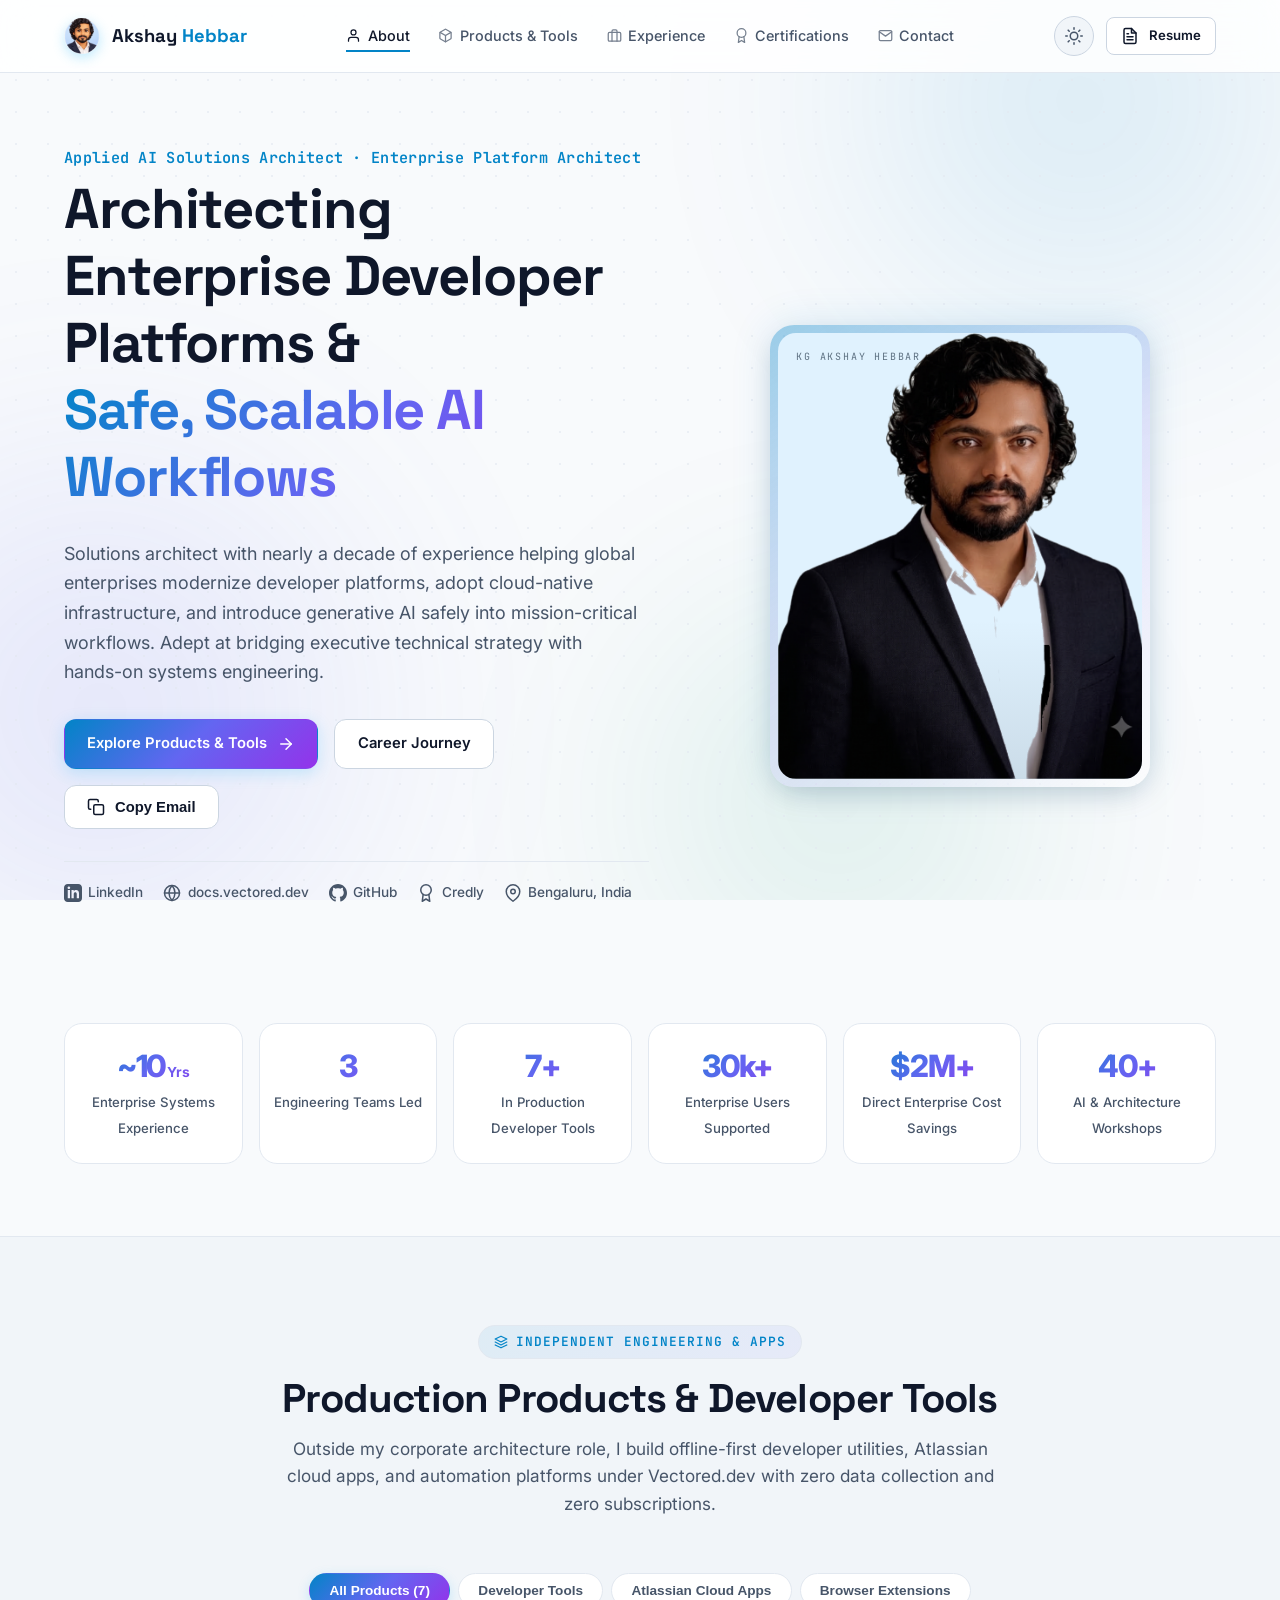
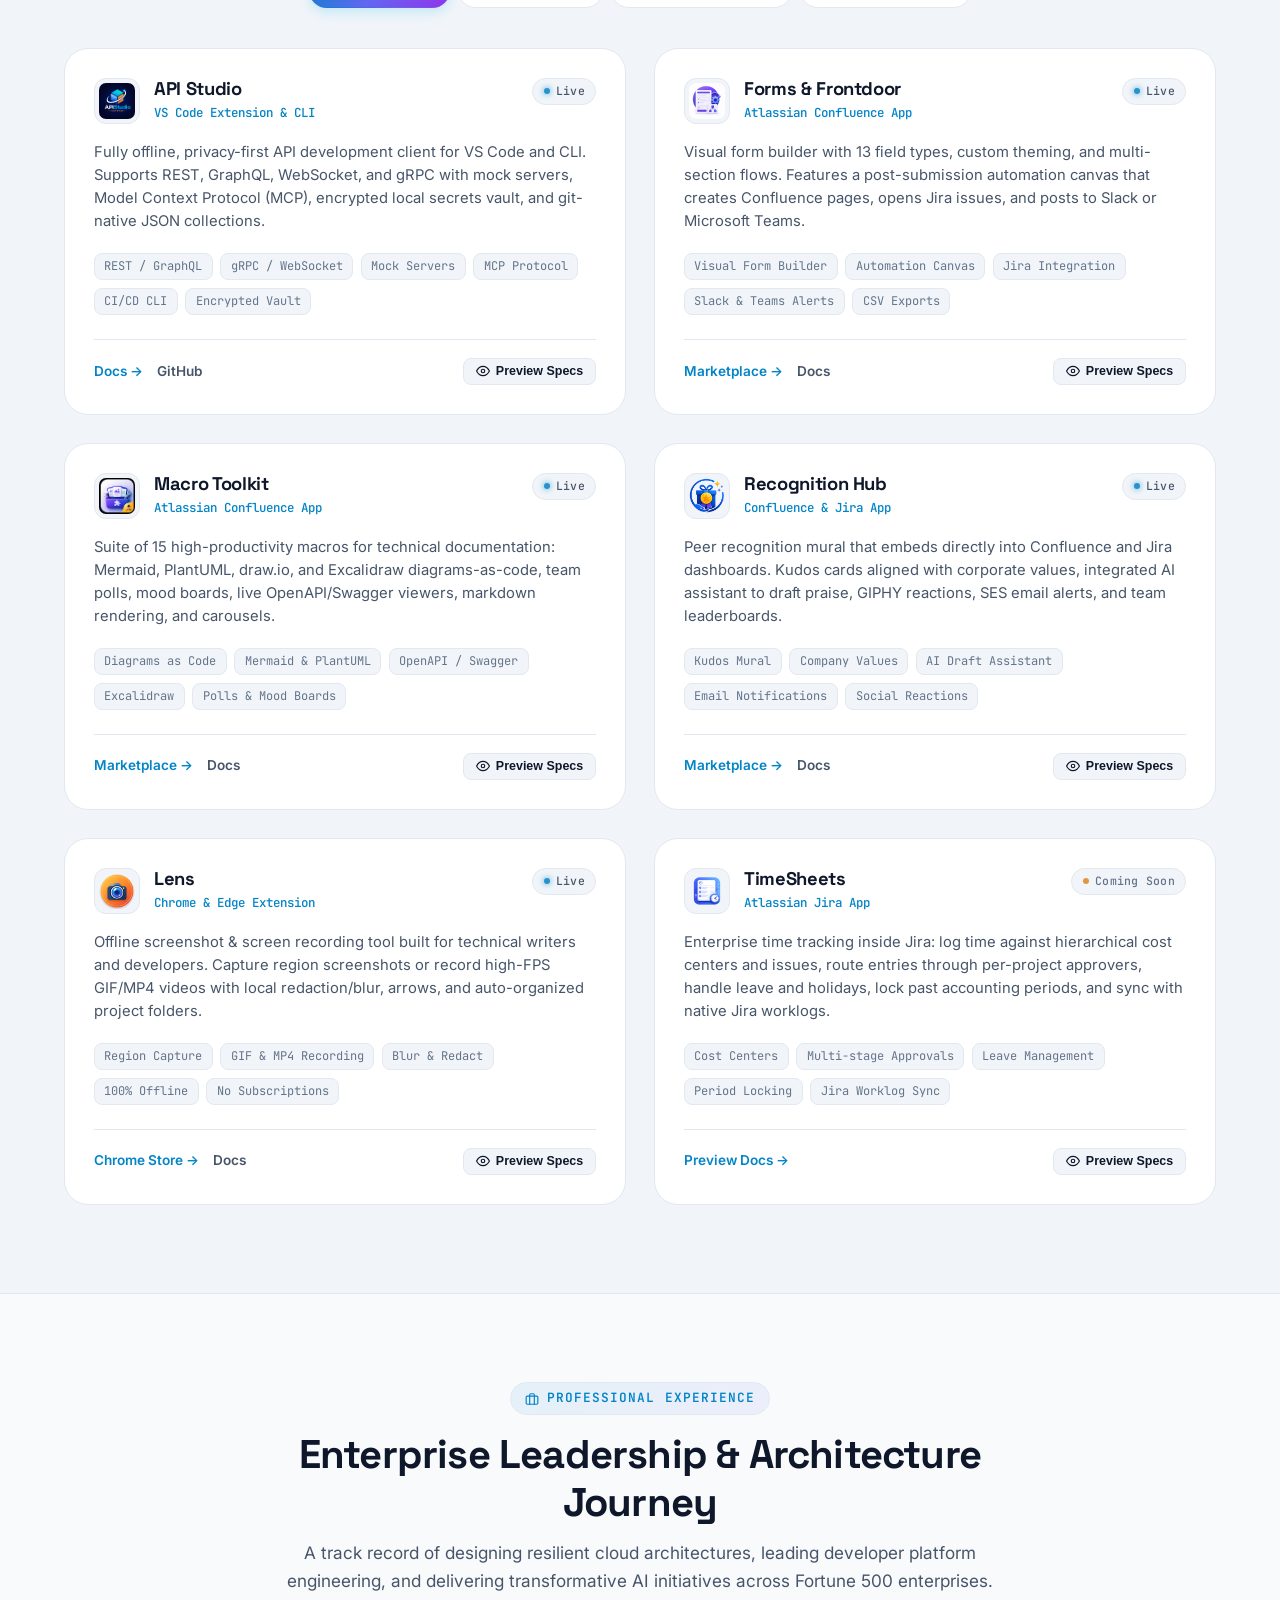
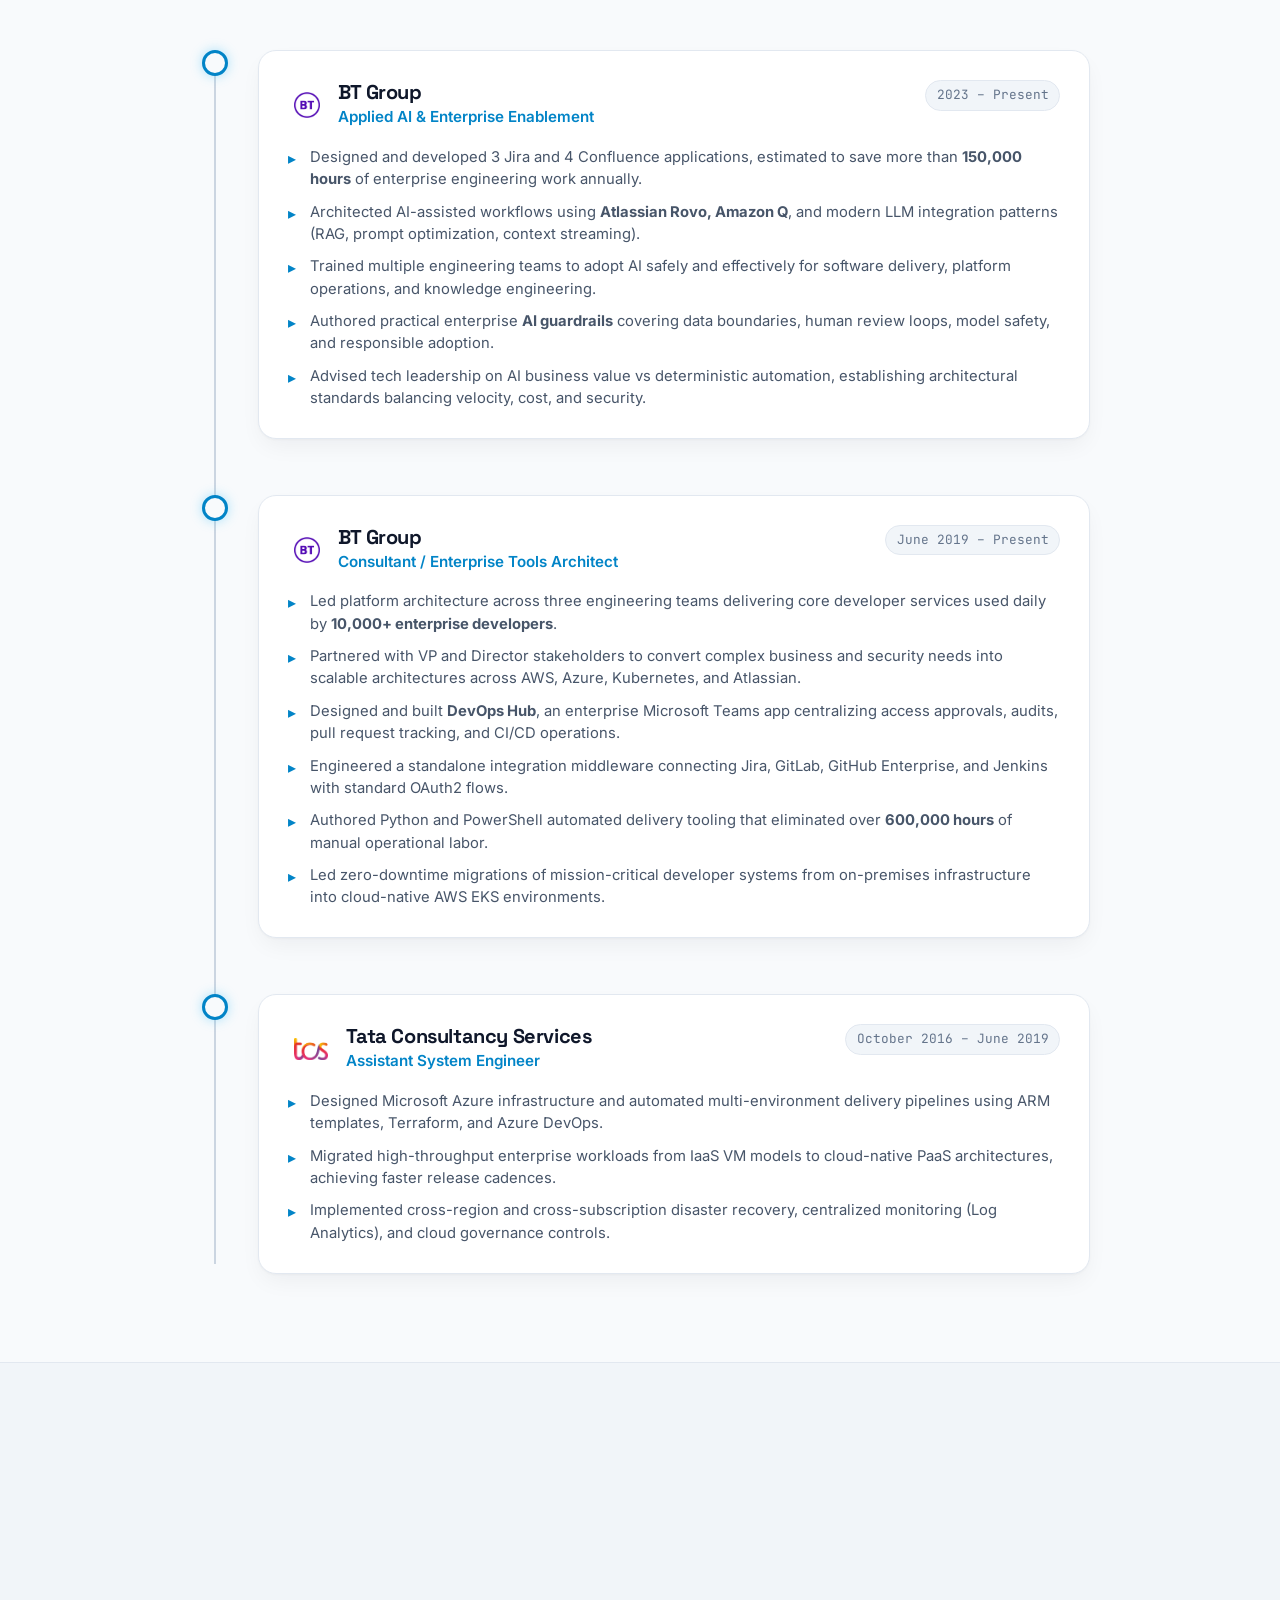
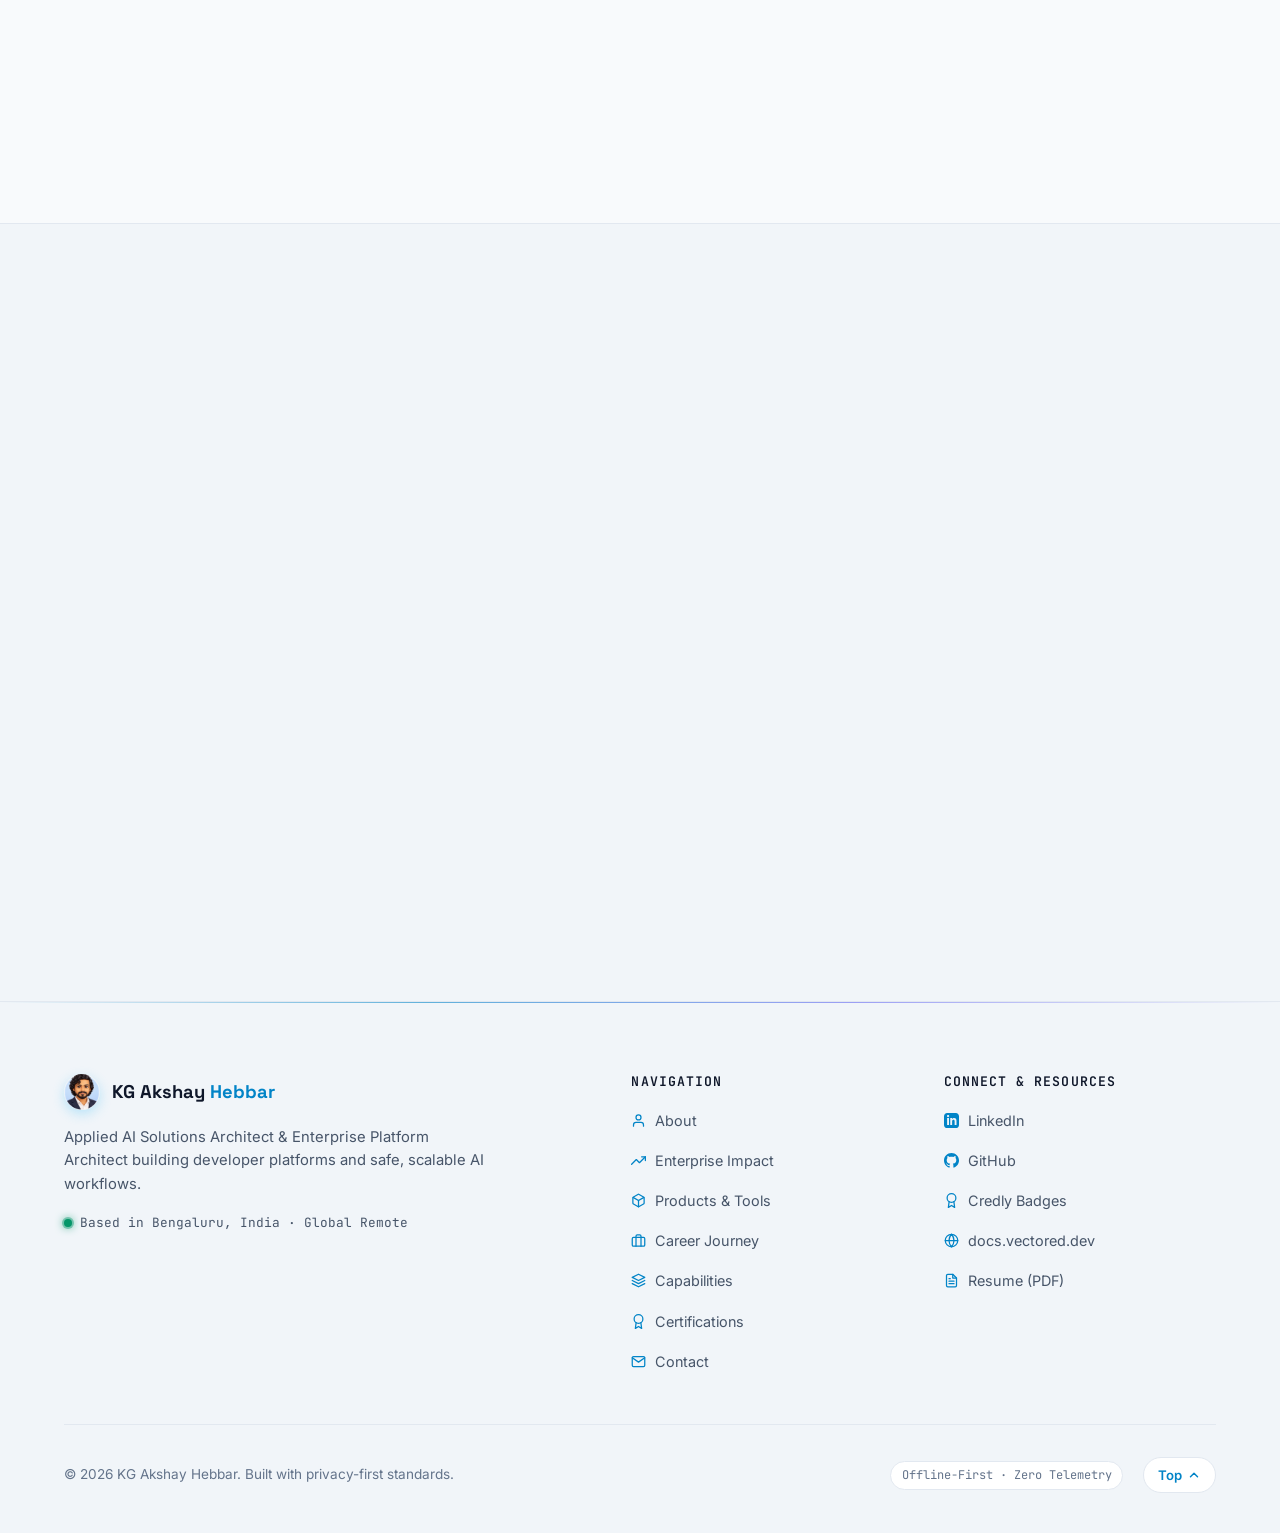
==== index.html @ 7f181acb "Refactor modal header layout and styles Replace inline layout on the modal header with a reusable .m" ====
<!DOCTYPE html>
<html lang="en" data-theme="dark">
<head>
  <meta charset="UTF-8">
  <meta name="viewport" content="width=device-width, initial-scale=1.0, viewport-fit=cover">
  <meta name="description" content="Portfolio of KG Akshay Hebbar — Applied AI Solutions Architect and Enterprise Platform Architect with nearly 10 years of experience building developer platforms, cloud-native architectures, and safe AI systems.">
  <meta name="author" content="KG Akshay Hebbar">
  <meta name="keywords" content="Solutions Architect, Applied AI, Enterprise Platforms, Cloud Architecture, AWS, Azure, Kubernetes, LLMs, Developer Tools, Vectored, Atlassian Forge">
  
  <!-- OpenGraph / Social Meta Tags -->
  <link rel="canonical" href="https://akshaykg.github.io/Portfolio/">
  <meta property="og:title" content="KG Akshay Hebbar — Applied AI & Enterprise Platform Architect">
  <meta property="og:description" content="Modernizing enterprise developer platforms, cloud-native infrastructure, and integrating safe AI into business workflows.">
  <meta property="og:type" content="website">
  <meta property="og:url" content="https://akshaykg.github.io/Portfolio/">
  <meta property="og:image" content="https://akshaykg.github.io/Portfolio/assets/images/og-image.png">
  <meta name="twitter:card" content="summary_large_image">
  <meta name="twitter:image" content="https://akshaykg.github.io/Portfolio/assets/images/og-image.png">

  <title>KG Akshay Hebbar — Applied AI &amp; Enterprise Platform Architect</title>

  <!-- Favicon / Icon -->
  <link rel="icon" type="image/png" sizes="32x32" href="assets/images/favicon-32.png">
  <link rel="icon" type="image/png" sizes="16x16" href="assets/images/favicon-16.png">
  <link rel="icon" type="image/png" sizes="192x192" href="assets/images/favicon-192.png">
  <link rel="shortcut icon" href="favicon.ico">
  <link rel="apple-touch-icon" sizes="180x180" href="assets/images/apple-touch-icon.png">

  <!-- Core Stylesheet -->
  <link rel="stylesheet" href="styles.css">
</head>
<body>

  <!-- Alpha-only edge feather + silhouette halo for the hero portrait cut-out.
       Blurs SourceAlpha only and recomposites the original pixels through it, so the
       photo stays sharp and only the rough cut edge softens. -->
  <svg width="0" height="0" aria-hidden="true" style="position:absolute;width:0;height:0">
    <filter id="featherEdge" x="-20%" y="-20%" width="140%" height="140%" color-interpolation-filters="sRGB">
      <feGaussianBlur in="SourceAlpha" stdDeviation="1.6" result="blurred"></feGaussianBlur>
      <feComponentTransfer in="blurred" result="softAlpha">
        <feFuncA type="linear" slope="1.35" intercept="-0.14"></feFuncA>
      </feComponentTransfer>
      <feComposite in="SourceGraphic" in2="softAlpha" operator="in"></feComposite>
    </filter>
    <filter id="featherEdgeWide" x="-20%" y="-20%" width="140%" height="140%" color-interpolation-filters="sRGB">
      <feGaussianBlur in="SourceAlpha" stdDeviation="2.8" result="blurred"></feGaussianBlur>
      <feComponentTransfer in="blurred" result="softAlpha">
        <feFuncA type="linear" slope="1.25" intercept="-0.12"></feFuncA>
      </feComponentTransfer>
      <feComposite in="SourceGraphic" in2="softAlpha" operator="in" result="feathered"></feComposite>
      <feGaussianBlur in="softAlpha" stdDeviation="9" result="glowAlpha"></feGaussianBlur>
      <feFlood flood-color="#ffffff" flood-opacity="0.9" result="glowColor"></feFlood>
      <feComposite in="glowColor" in2="glowAlpha" operator="in" result="glow"></feComposite>
      <feMerge>
        <feMergeNode in="glow"></feMergeNode>
        <feMergeNode in="glow"></feMergeNode>
        <feMergeNode in="feathered"></feMergeNode>
      </feMerge>
    </filter>
    <filter id="featherEdgeWideInk" x="-20%" y="-20%" width="140%" height="140%" color-interpolation-filters="sRGB">
      <feGaussianBlur in="SourceAlpha" stdDeviation="2.8" result="blurred"></feGaussianBlur>
      <feComponentTransfer in="blurred" result="softAlpha">
        <feFuncA type="linear" slope="1.25" intercept="-0.12"></feFuncA>
      </feComponentTransfer>
      <feComposite in="SourceGraphic" in2="softAlpha" operator="in" result="feathered"></feComposite>
      <feGaussianBlur in="softAlpha" stdDeviation="9" result="glowAlpha"></feGaussianBlur>
      <feFlood flood-color="#0f172a" flood-opacity="0.42" result="glowColor"></feFlood>
      <feComposite in="glowColor" in2="glowAlpha" operator="in" result="glow"></feComposite>
      <feMerge>
        <feMergeNode in="glow"></feMergeNode>
        <feMergeNode in="feathered"></feMergeNode>
      </feMerge>
    </filter>
  </svg>

  <!-- Ambient Light / Glow Backgrounds -->
  <div class="bg-ambient" aria-hidden="true">
    <div class="orb orb-1"></div>
    <div class="orb orb-2"></div>
    <div class="orb orb-3"></div>
  </div>
  <div class="bg-grid" aria-hidden="true"></div>

  <!-- Header / Navigation -->
  <header class="site-header">
    <div class="container nav-container">
      <a href="#top" class="brand-link">
        <img src="assets/images/favicon-192.png" alt="" class="brand-monogram">
        <span>Akshay <span class="brand-accent">Hebbar</span></span>
      </a>

      <nav>
        <ul class="nav-links" id="navLinks">
          <li><a href="#about"><svg class="nav-icon" xmlns="http://www.w3.org/2000/svg" viewBox="0 0 24 24" fill="none" stroke="currentColor" stroke-width="2" stroke-linecap="round" stroke-linejoin="round" aria-hidden="true"><path d="M20 21v-2a4 4 0 0 0-4-4H8a4 4 0 0 0-4 4v2"></path><circle cx="12" cy="7" r="4"></circle></svg><span>About</span></a></li>
          <li><a href="#products"><svg class="nav-icon" xmlns="http://www.w3.org/2000/svg" viewBox="0 0 24 24" fill="none" stroke="currentColor" stroke-width="2" stroke-linecap="round" stroke-linejoin="round" aria-hidden="true"><path d="M21 16V8a2 2 0 0 0-1-1.73l-7-4a2 2 0 0 0-2 0l-7 4A2 2 0 0 0 3 8v8a2 2 0 0 0 1 1.73l7 4a2 2 0 0 0 2 0l7-4A2 2 0 0 0 21 16z"></path><polyline points="3.27 6.96 12 12.01 20.73 6.96"></polyline><line x1="12" y1="22.08" x2="12" y2="12"></line></svg><span>Products &amp; Tools</span></a></li>
          <li><a href="#experience"><svg class="nav-icon" xmlns="http://www.w3.org/2000/svg" viewBox="0 0 24 24" fill="none" stroke="currentColor" stroke-width="2" stroke-linecap="round" stroke-linejoin="round" aria-hidden="true"><rect x="2" y="7" width="20" height="14" rx="2" ry="2"></rect><path d="M16 21V5a2 2 0 0 0-2-2h-4a2 2 0 0 0-2 2v16"></path></svg><span>Experience</span></a></li>
          <li><a href="#certifications"><svg class="nav-icon" xmlns="http://www.w3.org/2000/svg" viewBox="0 0 24 24" fill="none" stroke="currentColor" stroke-width="2" stroke-linecap="round" stroke-linejoin="round" aria-hidden="true"><circle cx="12" cy="8" r="7"></circle><polyline points="8.21 13.89 7 23 12 20 17 23 15.79 13.88"></polyline></svg><span>Certifications</span></a></li>
          <li><a href="#contact"><svg class="nav-icon" xmlns="http://www.w3.org/2000/svg" viewBox="0 0 24 24" fill="none" stroke="currentColor" stroke-width="2" stroke-linecap="round" stroke-linejoin="round" aria-hidden="true"><path d="M4 4h16c1.1 0 2 .9 2 2v12c0 1.1-.9 2-2 2H4c-1.1 0-2-.9-2-2V6c0-1.1.9-2 2-2z"></path><polyline points="22,6 12,13 2,6"></polyline></svg><span>Contact</span></a></li>
        </ul>
      </nav>

      <div class="nav-actions">
        <!-- Theme Toggle -->
        <button class="theme-toggle" id="themeToggle" type="button" aria-label="Toggle theme">
          <!-- Sun Icon for Light Mode -->
          <svg class="icon-sun" xmlns="http://www.w3.org/2000/svg" viewBox="0 0 24 24" fill="none" stroke="currentColor" stroke-width="2" stroke-linecap="round" stroke-linejoin="round">
            <circle cx="12" cy="12" r="5"></circle>
            <line x1="12" y1="1" x2="12" y2="3"></line>
            <line x1="12" y1="21" x2="12" y2="23"></line>
            <line x1="4.22" y1="4.22" x2="5.64" y2="5.64"></line>
            <line x1="18.36" y1="18.36" x2="19.78" y2="19.78"></line>
            <line x1="1" y1="12" x2="3" y2="12"></line>
            <line x1="21" y1="12" x2="23" y2="12"></line>
            <line x1="4.22" y1="19.78" x2="5.64" y2="18.36"></line>
            <line x1="18.36" y1="5.64" x2="19.78" y2="4.22"></line>
          </svg>
          <!-- Moon Icon for Dark Mode -->
          <svg class="icon-moon" xmlns="http://www.w3.org/2000/svg" viewBox="0 0 24 24" fill="none" stroke="currentColor" stroke-width="2" stroke-linecap="round" stroke-linejoin="round">
            <path d="M21 12.79A9 9 0 1 1 11.21 3 7 7 0 0 0 21 12.79z"></path>
          </svg>
        </button>

        <!-- Resume Action -->
        <a href="assets/KG_Akshay_Hebbar_Resume.pdf" download target="_blank" class="btn btn-secondary btn-sm" title="Download Resume (PDF)">
          <svg xmlns="http://www.w3.org/2000/svg" viewBox="0 0 24 24" fill="none" stroke="currentColor" stroke-width="2" stroke-linecap="round" stroke-linejoin="round">
            <path d="M14 2H6a2 2 0 0 0-2 2v16a2 2 0 0 0 2 2h12a2 2 0 0 0 2-2V8z"></path>
            <polyline points="14 2 14 8 20 8"></polyline>
            <line x1="16" y1="13" x2="8" y2="13"></line>
            <line x1="16" y1="17" x2="8" y2="17"></line>
            <polyline points="10 9 9 9 8 9"></polyline>
          </svg>
          <span>Resume</span>
        </a>

        <!-- Mobile Menu Toggle -->
        <button class="mobile-toggle" id="mobileToggle" type="button" aria-label="Toggle navigation menu" aria-expanded="false" aria-controls="navLinks">
          <svg class="icon-menu" xmlns="http://www.w3.org/2000/svg" viewBox="0 0 24 24" fill="none" stroke="currentColor" stroke-width="2" stroke-linecap="round" stroke-linejoin="round">
            <line x1="3" y1="12" x2="21" y2="12"></line>
            <line x1="3" y1="6" x2="21" y2="6"></line>
            <line x1="3" y1="18" x2="21" y2="18"></line>
          </svg>
          <svg class="icon-close-menu" xmlns="http://www.w3.org/2000/svg" viewBox="0 0 24 24" fill="none" stroke="currentColor" stroke-width="2" stroke-linecap="round" stroke-linejoin="round">
            <line x1="18" y1="6" x2="6" y2="18"></line>
            <line x1="6" y1="6" x2="18" y2="18"></line>
          </svg>
        </button>
      </div>
    </div>
    <!-- Mobile Navigation Drawer Backdrop -->
    <div class="nav-backdrop" id="navBackdrop" aria-hidden="true"></div>
  </header>

  <main id="top">
    <!-- Hero Section -->
    <section class="hero-section" id="about">
      <div class="container hero-grid">
        <div class="hero-content reveal">
          <div class="hero-intro">
            <span class="hero-role">Applied AI Solutions Architect · Enterprise Platform Architect</span>
            <h1 class="hero-title">
              Architecting Enterprise Developer Platforms &amp; <span class="gradient-text">Safe, Scalable AI Workflows</span>
            </h1>
          </div>

          <p class="hero-pitch">
            Solutions architect with nearly a decade of experience helping global enterprises modernize developer platforms, adopt cloud-native infrastructure, and introduce generative AI safely into mission-critical workflows. Adept at bridging executive technical strategy with hands-on systems engineering.
          </p>

          <div class="hero-actions">
            <a href="#products" class="btn btn-primary">
              <span>Explore Products &amp; Tools</span>
              <svg xmlns="http://www.w3.org/2000/svg" viewBox="0 0 24 24" fill="none" stroke="currentColor" stroke-width="2" stroke-linecap="round" stroke-linejoin="round">
                <line x1="5" y1="12" x2="19" y2="12"></line>
                <polyline points="12 5 19 12 12 19"></polyline>
              </svg>
            </a>

            <a href="#experience" class="btn btn-secondary">
              <span>Career Journey</span>
            </a>

            <button type="button" class="btn btn-secondary" id="copyEmailBtn" data-email="akshaykg@vectored.dev">
              <svg xmlns="http://www.w3.org/2000/svg" viewBox="0 0 24 24" fill="none" stroke="currentColor" stroke-width="2" stroke-linecap="round" stroke-linejoin="round">
                <rect x="9" y="9" width="13" height="13" rx="2" ry="2"></rect>
                <path d="M5 15H4a2 2 0 0 1-2-2V4a2 2 0 0 1 2-2h9a2 2 0 0 1 2 2v1"></path>
              </svg>
              <span>Copy Email</span>
            </button>
          </div>

          <div class="hero-socials">
            <a href="https://www.linkedin.com/in/kgakshayhebbar" target="_blank" rel="noopener" class="social-link" title="Connect on LinkedIn">
              <svg xmlns="http://www.w3.org/2000/svg" viewBox="0 0 24 24" fill="currentColor">
                <path d="M19 0h-14c-2.761 0-5 2.239-5 5v14c0 2.761 2.239 5 5 5h14c2.762 0 5-2.239 5-5v-14c0-2.761-2.238-5-5-5zm-11 19h-3v-11h3v11zm-1.5-12.268c-.966 0-1.75-.79-1.75-1.764s.784-1.764 1.75-1.764 1.75.79 1.75 1.764-.783 1.764-1.75 1.764zm13.5 12.268h-3v-5.604c0-3.368-4-3.113-4 0v5.604h-3v-11h3v1.765c1.396-2.586 7-2.777 7 2.476v6.759z"/>
              </svg>
              <span>LinkedIn</span>
            </a>

            <a href="https://docs.vectored.dev" target="_blank" rel="noopener" class="social-link" title="Visit Developer Documentation">
              <svg xmlns="http://www.w3.org/2000/svg" viewBox="0 0 24 24" fill="none" stroke="currentColor" stroke-width="2" stroke-linecap="round" stroke-linejoin="round">
                <circle cx="12" cy="12" r="10"></circle>
                <line x1="2" y1="12" x2="22" y2="12"></line>
                <path d="M12 2a15.3 15.3 0 0 1 4 10 15.3 15.3 0 0 1-4 10 15.3 15.3 0 0 1-4-10 15.3 15.3 0 0 1 4-10z"></path>
              </svg>
              <span>docs.vectored.dev</span>
            </a>

            <a href="https://github.com/akshaykg" target="_blank" rel="noopener" class="social-link" title="GitHub: akshaykg">
              <svg xmlns="http://www.w3.org/2000/svg" viewBox="0 0 24 24" fill="currentColor">
                <path d="M12 0c-6.626 0-12 5.373-12 12 0 5.302 3.438 9.8 8.207 11.387.599.111.793-.261.793-.577v-2.234c-3.338.726-4.033-1.416-4.033-1.416-.546-1.387-1.333-1.756-1.333-1.756-1.089-.745.083-.729.083-.729 1.205.084 1.839 1.237 1.839 1.237 1.07 1.834 2.807 1.304 3.492.997.107-.775.418-1.305.762-1.604-2.665-.305-5.467-1.334-5.467-5.931 0-1.311.469-2.381 1.236-3.221-.124-.303-.535-1.524.117-3.176 0 0 1.008-.322 3.301 1.23.957-.266 1.983-.399 3.003-.404 1.02.005 2.047.138 3.006.404 2.291-1.552 3.297-1.23 3.297-1.23.653 1.653.242 2.874.118 3.176.77.84 1.235 1.911 1.235 3.221 0 4.609-2.807 5.624-5.479 5.921.43.372.823 1.102.823 2.222v3.293c0 .319.192.694.801.576 4.765-1.589 8.199-6.086 8.199-11.386 0-6.627-5.373-12-12-12z"/>
              </svg>
              <span>GitHub</span>
            </a>

            <a href="https://www.credly.com/users/akshay-kg" target="_blank" rel="noopener" class="social-link" title="Credly Verified Badges">
              <svg xmlns="http://www.w3.org/2000/svg" viewBox="0 0 24 24" fill="none" stroke="currentColor" stroke-width="2" stroke-linecap="round" stroke-linejoin="round">
                <circle cx="12" cy="8" r="7"></circle>
                <polyline points="8.21 13.89 7 23 12 20 17 23 15.79 13.88"></polyline>
              </svg>
              <span>Credly</span>
            </a>

            <span class="social-link">
              <svg xmlns="http://www.w3.org/2000/svg" viewBox="0 0 24 24" fill="none" stroke="currentColor" stroke-width="2" stroke-linecap="round" stroke-linejoin="round">
                <path d="M21 10c0 7-9 13-9 13s-9-6-9-13a9 9 0 0 1 18 0z"></path>
                <circle cx="12" cy="10" r="3"></circle>
              </svg>
              <span>Bengaluru, India</span>
            </span>
          </div>
        </div>

        <!-- Hero Photo & Interactive Elevation Card -->
        <div class="hero-visual reveal delay-1">
          <div class="portrait-visual">
            <div class="portrait-card">
              <div class="portrait-plate">
                <span class="portrait-label">KG Akshay Hebbar</span>
                <div class="portrait-frame">
                  <img src="assets/images/portrait-cutout.png" alt="KG Akshay Hebbar" class="portrait-img">
                </div>
                <img src="assets/images/portrait-signature.png" alt="Signature of KG Akshay Hebbar" class="portrait-signature">
              </div>
            </div>
          </div>
        </div>
      </div>
    </section>

    <!-- Enterprise Impact Metrics Banner -->
    <section class="impact-section" id="impact">
      <div class="container">
        <div class="metrics-grid">
          <div class="metric-card reveal">
            <span class="metric-val">~10<span class="metric-unit">Yrs</span></span>
            <span>Enterprise Systems Experience</span>
          </div>
          <div class="metric-card reveal delay-1">
            <span class="metric-val">3</span>
            <span>Engineering Teams Led</span>
          </div>
          <div class="metric-card reveal delay-2">
            <span class="metric-val">7+</span>
            <span>In Production Developer Tools</span>
          </div>
          <div class="metric-card reveal delay-3">
            <span class="metric-val">30k+</span>
            <span>Enterprise Users Supported</span>
          </div>
          <div class="metric-card reveal delay-4">
            <span class="metric-val">$2M+</span>
            <span>Direct Enterprise Cost Savings</span>
          </div>
          <div class="metric-card reveal delay-4">
            <span class="metric-val">40+</span>
            <span>AI &amp; Architecture Workshops</span>
          </div>
        </div>
      </div>
    </section>

    <!-- Featured Independent Products & Developer Suite (From docs-site) -->
    <section class="products-section" id="products">
      <div class="container">
        <div class="section-header reveal">
          <span class="section-tag">
            <svg xmlns="http://www.w3.org/2000/svg" viewBox="0 0 24 24" fill="none" stroke="currentColor" stroke-width="2" stroke-linecap="round" stroke-linejoin="round">
              <polygon points="12 2 2 7 12 12 22 7 12 2"></polygon>
              <polyline points="2 17 12 22 22 17"></polyline>
              <polyline points="2 12 12 17 22 12"></polyline>
            </svg>
            Independent Engineering &amp; Apps
          </span>
          <h2>Production Products &amp; Developer Tools</h2>
          <p class="section-desc">
            Outside my corporate architecture role, I build offline-first developer utilities, Atlassian cloud apps, and automation platforms under Vectored.dev with zero data collection and zero subscriptions.
          </p>
        </div>

        <!-- Filter Controls -->
        <div class="filter-tabs reveal">
          <button type="button" class="tab-btn active" data-filter="all">All Products (7)</button>
          <button type="button" class="tab-btn" data-filter="devtools">Developer Tools</button>
          <button type="button" class="tab-btn" data-filter="atlassian">Atlassian Cloud Apps</button>
          <button type="button" class="tab-btn" data-filter="extension">Browser Extensions</button>
        </div>

        <!-- Products Grid -->
        <div class="products-grid">
          <!-- 1. API Studio -->
          <div class="product-card reveal" data-category="devtools">
            <div class="product-header">
              <div class="product-brand">
                <img src="assets/projects/apistudio_icon.png" alt="API Studio logo" class="product-icon">
                <div class="product-title-wrap">
                  <h3>API Studio</h3>
                  <span class="product-platform">VS Code Extension &amp; CLI</span>
                </div>
              </div>
              <span class="badge-live">Live</span>
            </div>
            <p class="product-desc">
              Fully offline, privacy-first API development client for VS Code and CLI. Supports REST, GraphQL, WebSocket, and gRPC with mock servers, Model Context Protocol (MCP), encrypted local secrets vault, and git-native JSON collections.
            </p>
            <div class="product-tags">
              <span class="tag-pill">REST / GraphQL</span>
              <span class="tag-pill">gRPC / WebSocket</span>
              <span class="tag-pill">Mock Servers</span>
              <span class="tag-pill">MCP Protocol</span>
              <span class="tag-pill">CI/CD CLI</span>
              <span class="tag-pill">Encrypted Vault</span>
            </div>
            <div class="product-actions">
              <div class="action-links">
                <a href="https://docs.vectored.dev/apistudio/" target="_blank" rel="noopener" class="action-link">Docs &rarr;</a>
                <a href="https://github.com/openAPI-Studio" target="_blank" rel="noopener" class="action-link action-link-secondary">GitHub</a>
              </div>
              <button type="button" class="preview-btn" data-modal-target="apistudio">
                <svg xmlns="http://www.w3.org/2000/svg" viewBox="0 0 24 24" fill="none" stroke="currentColor" stroke-width="2" stroke-linecap="round" stroke-linejoin="round">
                  <path d="M1 12s4-8 11-8 11 8 11 8-4 8-11 8-11-8-11-8z"></path>
                  <circle cx="12" cy="12" r="3"></circle>
                </svg>
                <span>Preview Specs</span>
              </button>
            </div>
          </div>

          <!-- 2. Forms & Frontdoor -->
          <div class="product-card reveal delay-1" data-category="atlassian">
            <div class="product-header">
              <div class="product-brand">
                <img src="assets/projects/forms_icon.png" alt="Forms logo" class="product-icon">
                <div class="product-title-wrap">
                  <h3>Forms &amp; Frontdoor</h3>
                  <span class="product-platform">Atlassian Confluence App</span>
                </div>
              </div>
              <span class="badge-live">Live</span>
            </div>
            <p class="product-desc">
              Visual form builder with 13 field types, custom theming, and multi-section flows. Features a post-submission automation canvas that creates Confluence pages, opens Jira issues, and posts to Slack or Microsoft Teams.
            </p>
            <div class="product-tags">
              <span class="tag-pill">Visual Form Builder</span>
              <span class="tag-pill">Automation Canvas</span>
              <span class="tag-pill">Jira Integration</span>
              <span class="tag-pill">Slack &amp; Teams Alerts</span>
              <span class="tag-pill">CSV Exports</span>
            </div>
            <div class="product-actions">
              <div class="action-links">
                <a href="https://marketplace.atlassian.com/apps/2466520058/forms-frontdoor-by-vectored?hosting=cloud&amp;tab=overview" target="_blank" rel="noopener" class="action-link">Marketplace &rarr;</a>
                <a href="https://docs.vectored.dev/forms/" target="_blank" rel="noopener" class="action-link action-link-secondary">Docs</a>
              </div>
              <button type="button" class="preview-btn" data-modal-target="forms">
                <svg xmlns="http://www.w3.org/2000/svg" viewBox="0 0 24 24" fill="none" stroke="currentColor" stroke-width="2" stroke-linecap="round" stroke-linejoin="round">
                  <path d="M1 12s4-8 11-8 11 8 11 8-4 8-11 8-11-8-11-8z"></path>
                  <circle cx="12" cy="12" r="3"></circle>
                </svg>
                <span>Preview Specs</span>
              </button>
            </div>
          </div>

          <!-- 3. Macro Toolkit -->
          <div class="product-card reveal" data-category="atlassian">
            <div class="product-header">
              <div class="product-brand">
                <img src="assets/projects/macrotoolkit_icon.png" alt="Macro Toolkit logo" class="product-icon">
                <div class="product-title-wrap">
                  <h3>Macro Toolkit</h3>
                  <span class="product-platform">Atlassian Confluence App</span>
                </div>
              </div>
              <span class="badge-live">Live</span>
            </div>
            <p class="product-desc">
              Suite of 15 high-productivity macros for technical documentation: Mermaid, PlantUML, draw.io, and Excalidraw diagrams-as-code, team polls, mood boards, live OpenAPI/Swagger viewers, markdown rendering, and carousels.
            </p>
            <div class="product-tags">
              <span class="tag-pill">Diagrams as Code</span>
              <span class="tag-pill">Mermaid &amp; PlantUML</span>
              <span class="tag-pill">OpenAPI / Swagger</span>
              <span class="tag-pill">Excalidraw</span>
              <span class="tag-pill">Polls &amp; Mood Boards</span>
            </div>
            <div class="product-actions">
              <div class="action-links">
                <a href="https://marketplace.atlassian.com/apps/3972300183" target="_blank" rel="noopener" class="action-link">Marketplace &rarr;</a>
                <a href="https://docs.vectored.dev/macrotoolkit/" target="_blank" rel="noopener" class="action-link action-link-secondary">Docs</a>
              </div>
              <button type="button" class="preview-btn" data-modal-target="macrotoolkit">
                <svg xmlns="http://www.w3.org/2000/svg" viewBox="0 0 24 24" fill="none" stroke="currentColor" stroke-width="2" stroke-linecap="round" stroke-linejoin="round">
                  <path d="M1 12s4-8 11-8 11 8 11 8-4 8-11 8-11-8-11-8z"></path>
                  <circle cx="12" cy="12" r="3"></circle>
                </svg>
                <span>Preview Specs</span>
              </button>
            </div>
          </div>

          <!-- 4. Recognition Hub -->
          <div class="product-card reveal delay-1" data-category="atlassian">
            <div class="product-header">
              <div class="product-brand">
                <img src="assets/projects/rewardhub_icon.png" alt="Recognition Hub logo" class="product-icon">
                <div class="product-title-wrap">
                  <h3>Recognition Hub</h3>
                  <span class="product-platform">Confluence &amp; Jira App</span>
                </div>
              </div>
              <span class="badge-live">Live</span>
            </div>
            <p class="product-desc">
              Peer recognition mural that embeds directly into Confluence and Jira dashboards. Kudos cards aligned with corporate values, integrated AI assistant to draft praise, GIPHY reactions, SES email alerts, and team leaderboards.
            </p>
            <div class="product-tags">
              <span class="tag-pill">Kudos Mural</span>
              <span class="tag-pill">Company Values</span>
              <span class="tag-pill">AI Draft Assistant</span>
              <span class="tag-pill">Email Notifications</span>
              <span class="tag-pill">Social Reactions</span>
            </div>
            <div class="product-actions">
              <div class="action-links">
                <a href="https://marketplace.atlassian.com/apps/564712405" target="_blank" rel="noopener" class="action-link">Marketplace &rarr;</a>
                <a href="https://docs.vectored.dev/rewardhub/" target="_blank" rel="noopener" class="action-link action-link-secondary">Docs</a>
              </div>
              <button type="button" class="preview-btn" data-modal-target="rewardhub">
                <svg xmlns="http://www.w3.org/2000/svg" viewBox="0 0 24 24" fill="none" stroke="currentColor" stroke-width="2" stroke-linecap="round" stroke-linejoin="round">
                  <path d="M1 12s4-8 11-8 11 8 11 8-4 8-11 8-11-8-11-8z"></path>
                  <circle cx="12" cy="12" r="3"></circle>
                </svg>
                <span>Preview Specs</span>
              </button>
            </div>
          </div>

          <!-- 5. Lens by Vectored -->
          <div class="product-card reveal" data-category="extension devtools">
            <div class="product-header">
              <div class="product-brand">
                <img src="assets/projects/lens_icon.png" alt="Lens logo" class="product-icon">
                <div class="product-title-wrap">
                  <h3>Lens</h3>
                  <span class="product-platform">Chrome &amp; Edge Extension</span>
                </div>
              </div>
              <span class="badge-live">Live</span>
            </div>
            <p class="product-desc">
              Offline screenshot &amp; screen recording tool built for technical writers and developers. Capture region screenshots or record high-FPS GIF/MP4 videos with local redaction/blur, arrows, and auto-organized project folders.
            </p>
            <div class="product-tags">
              <span class="tag-pill">Region Capture</span>
              <span class="tag-pill">GIF &amp; MP4 Recording</span>
              <span class="tag-pill">Blur &amp; Redact</span>
              <span class="tag-pill">100% Offline</span>
              <span class="tag-pill">No Subscriptions</span>
            </div>
            <div class="product-actions">
              <div class="action-links">
                <a href="https://chromewebstore.google.com/detail/lens-by-vectored-tab-capt/gjonlnbkjjlhkcbbebagiadphdfipdki" target="_blank" rel="noopener" class="action-link">Chrome Store &rarr;</a>
                <a href="https://docs.vectored.dev/lens/" target="_blank" rel="noopener" class="action-link action-link-secondary">Docs</a>
              </div>
              <button type="button" class="preview-btn" data-modal-target="lens">
                <svg xmlns="http://www.w3.org/2000/svg" viewBox="0 0 24 24" fill="none" stroke="currentColor" stroke-width="2" stroke-linecap="round" stroke-linejoin="round">
                  <path d="M1 12s4-8 11-8 11 8 11 8-4 8-11 8-11-8-11-8z"></path>
                  <circle cx="12" cy="12" r="3"></circle>
                </svg>
                <span>Preview Specs</span>
              </button>
            </div>
          </div>

          <!-- 6. TimeSheets for Jira -->
          <div class="product-card reveal delay-1" data-category="atlassian">
            <div class="product-header">
              <div class="product-brand">
                <img src="assets/projects/timesheets_icon.png" alt="TimeSheets logo" class="product-icon">
                <div class="product-title-wrap">
                  <h3>TimeSheets</h3>
                  <span class="product-platform">Atlassian Jira App</span>
                </div>
              </div>
              <span class="badge-soon">Coming Soon</span>
            </div>
            <p class="product-desc">
              Enterprise time tracking inside Jira: log time against hierarchical cost centers and issues, route entries through per-project approvers, handle leave and holidays, lock past accounting periods, and sync with native Jira worklogs.
            </p>
            <div class="product-tags">
              <span class="tag-pill">Cost Centers</span>
              <span class="tag-pill">Multi-stage Approvals</span>
              <span class="tag-pill">Leave Management</span>
              <span class="tag-pill">Period Locking</span>
              <span class="tag-pill">Jira Worklog Sync</span>
            </div>
            <div class="product-actions">
              <div class="action-links">
                <a href="https://docs.vectored.dev/timesheets/" target="_blank" rel="noopener" class="action-link">Preview Docs &rarr;</a>
              </div>
              <button type="button" class="preview-btn" data-modal-target="timesheets">
                <svg xmlns="http://www.w3.org/2000/svg" viewBox="0 0 24 24" fill="none" stroke="currentColor" stroke-width="2" stroke-linecap="round" stroke-linejoin="round">
                  <path d="M1 12s4-8 11-8 11 8 11 8-4 8-11 8-11-8-11-8z"></path>
                  <circle cx="12" cy="12" r="3"></circle>
                </svg>
                <span>Preview Specs</span>
              </button>
            </div>
          </div>
        </div>
      </div>
    </section>

    <!-- Professional Career Experience Section -->
    <section class="experience-section" id="experience">
      <div class="container">
        <div class="section-header reveal">
          <span class="section-tag">
            <svg xmlns="http://www.w3.org/2000/svg" viewBox="0 0 24 24" fill="none" stroke="currentColor" stroke-width="2" stroke-linecap="round" stroke-linejoin="round">
              <rect x="2" y="7" width="20" height="14" rx="2" ry="2"></rect>
              <path d="M16 21V5a2 2 0 0 0-2-2h-4a2 2 0 0 0-2 2v16"></path>
            </svg>
            Professional Experience
          </span>
          <h2>Enterprise Leadership &amp; Architecture Journey</h2>
          <p class="section-desc">
            A track record of designing resilient cloud architectures, leading developer platform engineering, and delivering transformative AI initiatives across Fortune 500 enterprises.
          </p>
        </div>

        <div class="timeline">
          <!-- BT Group: AI Enablement -->
          <div class="timeline-item reveal">
            <div class="timeline-node"></div>
            <div class="timeline-card">
              <div class="timeline-header">
                <div class="company-brand">
                  <img src="assets/images/bt_logo.png" alt="BT Group logo" class="company-logo bt-logo">
                  <div>
                    <h3 class="timeline-title">BT Group</h3>
                    <span class="timeline-role">Applied AI &amp; Enterprise Enablement</span>
                  </div>
                </div>
                <span class="timeline-meta">2023 – Present</span>
              </div>
              <ul class="timeline-bullets">
                <li>Designed and developed 3 Jira and 4 Confluence applications, estimated to save more than <strong>150,000 hours</strong> of enterprise engineering work annually.</li>
                <li>Architected AI-assisted workflows using <strong>Atlassian Rovo, Amazon Q</strong>, and modern LLM integration patterns (RAG, prompt optimization, context streaming).</li>
                <li>Trained multiple engineering teams to adopt AI safely and effectively for software delivery, platform operations, and knowledge engineering.</li>
                <li>Authored practical enterprise <strong>AI guardrails</strong> covering data boundaries, human review loops, model safety, and responsible adoption.</li>
                <li>Advised tech leadership on AI business value vs deterministic automation, establishing architectural standards balancing velocity, cost, and security.</li>
              </ul>
            </div>
          </div>

          <!-- BT Group: Consultant / Tools Architect -->
          <div class="timeline-item reveal delay-1">
            <div class="timeline-node"></div>
            <div class="timeline-card">
              <div class="timeline-header">
                <div class="company-brand">
                  <img src="assets/images/bt_logo.png" alt="BT Group logo" class="company-logo bt-logo">
                  <div>
                    <h3 class="timeline-title">BT Group</h3>
                    <span class="timeline-role">Consultant / Enterprise Tools Architect</span>
                  </div>
                </div>
                <span class="timeline-meta">June 2019 – Present</span>
              </div>
              <ul class="timeline-bullets">
                <li>Led platform architecture across three engineering teams delivering core developer services used daily by <strong>10,000+ enterprise developers</strong>.</li>
                <li>Partnered with VP and Director stakeholders to convert complex business and security needs into scalable architectures across AWS, Azure, Kubernetes, and Atlassian.</li>
                <li>Designed and built <strong>DevOps Hub</strong>, an enterprise Microsoft Teams app centralizing access approvals, audits, pull request tracking, and CI/CD operations.</li>
                <li>Engineered a standalone integration middleware connecting Jira, GitLab, GitHub Enterprise, and Jenkins with standard OAuth2 flows.</li>
                <li>Authored Python and PowerShell automated delivery tooling that eliminated over <strong>600,000 hours</strong> of manual operational labor.</li>
                <li>Led zero-downtime migrations of mission-critical developer systems from on-premises infrastructure into cloud-native AWS EKS environments.</li>
              </ul>
            </div>
          </div>

          <!-- TCS -->
          <div class="timeline-item reveal delay-2">
            <div class="timeline-node"></div>
            <div class="timeline-card">
              <div class="timeline-header">
                <div class="company-brand">
                  <img src="assets/images/tcs_Logo.png" alt="Tata Consultancy Services logo" class="company-logo">
                  <div>
                    <h3 class="timeline-title">Tata Consultancy Services</h3>
                    <span class="timeline-role">Assistant System Engineer</span>
                  </div>
                </div>
                <span class="timeline-meta">October 2016 – June 2019</span>
              </div>
              <ul class="timeline-bullets">
                <li>Designed Microsoft Azure infrastructure and automated multi-environment delivery pipelines using ARM templates, Terraform, and Azure DevOps.</li>
                <li>Migrated high-throughput enterprise workloads from IaaS VM models to cloud-native PaaS architectures, achieving faster release cadences.</li>
                <li>Implemented cross-region and cross-subscription disaster recovery, centralized monitoring (Log Analytics), and cloud governance controls.</li>
              </ul>
            </div>
          </div>
        </div>
      </div>
    </section>

    <!-- Capabilities & Technical Matrix Section -->
    <section class="capabilities-section" id="capabilities">
      <div class="container">
        <div class="section-header reveal">
          <span class="section-tag">
            <svg xmlns="http://www.w3.org/2000/svg" viewBox="0 0 24 24" fill="none" stroke="currentColor" stroke-width="2" stroke-linecap="round" stroke-linejoin="round">
              <path d="M12 2L2 7l10 5 10-5-10-5z"></path>
              <path d="M2 17l10 5 10-5"></path>
              <path d="M2 12l10 5 10-5"></path>
            </svg>
            Technical Mastery
          </span>
          <h2>Architecture &amp; Engineering Capabilities</h2>
          <p class="section-desc">
            A comprehensive matrix of technical domains, toolsets, and architectural patterns refined over a decade of production delivery.
          </p>
        </div>

        <div class="skills-grid">
          <!-- Applied AI -->
          <div class="skill-category-card reveal">
            <div class="skill-cat-header">
              <div class="skill-cat-icon">
                <svg xmlns="http://www.w3.org/2000/svg" viewBox="0 0 24 24" fill="none" stroke="currentColor" stroke-width="2" stroke-linecap="round" stroke-linejoin="round">
                  <path d="M21 16V8a2 2 0 0 0-1-1.73l-7-4a2 2 0 0 0-2 0l-7 4A2 2 0 0 0 3 8v8a2 2 0 0 0 1 1.73l7 4a2 2 0 0 0 2 0l7-4A2 2 0 0 0 21 16z"></path>
                  <polyline points="3.27 6.96 12 12.01 20.73 6.96"></polyline>
                  <line x1="12" y1="22.08" x2="12" y2="12"></line>
                </svg>
              </div>
              <h3>Applied AI &amp; LLM Systems</h3>
            </div>
            <div class="skill-pill-list">
              <span class="skill-badge">LLM Integration</span>
              <span class="skill-badge">Model Context Protocol (MCP)</span>
              <span class="skill-badge">Atlassian Rovo</span>
              <span class="skill-badge">Amazon Q</span>
              <span class="skill-badge">Prompt Engineering</span>
              <span class="skill-badge">Enterprise AI Guardrails</span>
              <span class="skill-badge">RAG Architecture</span>
              <span class="skill-badge">Responsible AI</span>
              <span class="skill-badge">AI Enablement Workshops</span>
            </div>
          </div>

          <!-- Cloud & Infrastructure -->
          <div class="skill-category-card reveal delay-1">
            <div class="skill-cat-header">
              <div class="skill-cat-icon">
                <svg xmlns="http://www.w3.org/2000/svg" viewBox="0 0 24 24" fill="none" stroke="currentColor" stroke-width="2" stroke-linecap="round" stroke-linejoin="round">
                  <rect x="2" y="2" width="20" height="8" rx="2" ry="2"></rect>
                  <rect x="2" y="14" width="20" height="8" rx="2" ry="2"></rect>
                  <line x1="6" y1="6" x2="6.01" y2="6"></line>
                  <line x1="6" y1="18" x2="6.01" y2="18"></line>
                </svg>
              </div>
              <h3>Cloud &amp; Platform Architecture</h3>
            </div>
            <div class="skill-pill-list">
              <span class="skill-badge">AWS</span>
              <span class="skill-badge">Microsoft Azure</span>
              <span class="skill-badge">Kubernetes (EKS / AKS)</span>
              <span class="skill-badge">Terraform (IaC)</span>
              <span class="skill-badge">Docker &amp; Containers</span>
              <span class="skill-badge">Microservices Design</span>
              <span class="skill-badge">Cloud Security &amp; Compliance</span>
              <span class="skill-badge">Disaster Recovery (DR)</span>
              <span class="skill-badge">System Observability</span>
            </div>
          </div>

          <!-- Software Engineering -->
          <div class="skill-category-card reveal">
            <div class="skill-cat-header">
              <div class="skill-cat-icon">
                <svg xmlns="http://www.w3.org/2000/svg" viewBox="0 0 24 24" fill="none" stroke="currentColor" stroke-width="2" stroke-linecap="round" stroke-linejoin="round">
                  <polyline points="16 18 22 12 16 6"></polyline>
                  <polyline points="8 6 2 12 8 18"></polyline>
                </svg>
              </div>
              <h3>Engineering, Languages &amp; APIs</h3>
            </div>
            <div class="skill-pill-list">
              <span class="skill-badge">Python</span>
              <span class="skill-badge">TypeScript</span>
              <span class="skill-badge">Node.js</span>
              <span class="skill-badge">PowerShell</span>
              <span class="skill-badge">REST APIs</span>
              <span class="skill-badge">GraphQL</span>
              <span class="skill-badge">WebSocket</span>
              <span class="skill-badge">gRPC</span>
              <span class="skill-badge">CI/CD Pipelines</span>
              <span class="skill-badge">OAuth2.0 / OIDC</span>
            </div>
          </div>

          <!-- Advisory & Leadership -->
          <div class="skill-category-card reveal delay-1">
            <div class="skill-cat-header">
              <div class="skill-cat-icon">
                <svg xmlns="http://www.w3.org/2000/svg" viewBox="0 0 24 24" fill="none" stroke="currentColor" stroke-width="2" stroke-linecap="round" stroke-linejoin="round">
                  <path d="M17 21v-2a4 4 0 0 0-4-4H5a4 4 0 0 0-4 4v2"></path>
                  <circle cx="9" cy="7" r="4"></circle>
                  <path d="M23 21v-2a4 4 0 0 0-3-3.87"></path>
                  <path d="M16 3.13a4 4 0 0 1 0 7.75"></path>
                </svg>
              </div>
              <h3>Technical Advisory &amp; Leadership</h3>
            </div>
            <div class="skill-pill-list">
              <span class="skill-badge">Technical Discovery</span>
              <span class="skill-badge">Architecture Governance</span>
              <span class="skill-badge">Developer Experience (DevEx)</span>
              <span class="skill-badge">Executive Alignment</span>
              <span class="skill-badge">Engineering Mentorship</span>
              <span class="skill-badge">Atlassian Forge Platform</span>
              <span class="skill-badge">Enterprise RFP &amp; Proof-of-Concepts</span>
            </div>
          </div>
        </div>
      </div>
    </section>

    <!-- Verified Certifications & Education Section -->
    <section class="certs-section" id="certifications">
      <div class="container">
        <div class="section-header reveal">
          <span class="section-tag">
            <svg xmlns="http://www.w3.org/2000/svg" viewBox="0 0 24 24" fill="none" stroke="currentColor" stroke-width="2" stroke-linecap="round" stroke-linejoin="round">
              <circle cx="12" cy="8" r="7"></circle>
              <polyline points="8.21 13.89 7 23 12 20 17 23 15.79 13.88"></polyline>
            </svg>
            Verified Credentials
          </span>
          <h2>Industry Certifications &amp; Education</h2>
          <p class="section-desc">
            Rigorous cloud architecture, security, and agile scaling certifications accredited by Microsoft and Scaled Agile Inc.
          </p>
          <div style="margin-top: 1.25rem;">
            <a href="https://www.credly.com/users/akshay-kg" target="_blank" rel="noopener" class="btn btn-secondary btn-sm" title="View all verified badges on Credly">
              <svg xmlns="http://www.w3.org/2000/svg" viewBox="0 0 24 24" fill="none" stroke="currentColor" stroke-width="2" stroke-linecap="round" stroke-linejoin="round" style="color: var(--accent-amber); width: 16px; height: 16px;">
                <circle cx="12" cy="8" r="7"></circle>
                <polyline points="8.21 13.89 7 23 12 20 17 23 15.79 13.88"></polyline>
              </svg>
              <span>Verify Badges on Credly ↗</span>
            </a>
          </div>
        </div>

        <div class="certs-grid">
          <!-- Azure Expert -->
          <a href="https://www.credly.com/users/akshay-kg" target="_blank" rel="noopener" class="cert-card reveal">
            <img src="assets/images/azure_expert.png" alt="Azure Solutions Architect Expert" class="cert-img">
            <h4 class="cert-name">Azure Solutions Architect Expert</h4>
            <span class="cert-issuer">Microsoft · AZ-303, AZ-304</span>
            <span class="cert-verify-link">Verify on Credly ↗</span>
          </a>

          <!-- Azure Security -->
          <a href="https://www.credly.com/users/akshay-kg" target="_blank" rel="noopener" class="cert-card reveal delay-1">
            <img src="assets/images/azure_security_engg.png" alt="Azure Security Engineer" class="cert-img">
            <h4 class="cert-name">Azure Security Engineer</h4>
            <span class="cert-issuer">Microsoft · AZ-500</span>
            <span class="cert-verify-link">Verify on Credly ↗</span>
          </a>

          <!-- Azure Developer -->
          <a href="https://www.credly.com/users/akshay-kg" target="_blank" rel="noopener" class="cert-card reveal delay-2">
            <img src="assets/images/azure_developer.png" alt="Azure Developer Associate" class="cert-img">
            <h4 class="cert-name">Azure Developer Associate</h4>
            <span class="cert-issuer">Microsoft · AZ-204</span>
            <span class="cert-verify-link">Verify on Credly ↗</span>
          </a>

          <!-- Azure Admin -->
          <a href="https://www.credly.com/users/akshay-kg" target="_blank" rel="noopener" class="cert-card reveal delay-3">
            <img src="assets/images/azure_admin.png" alt="Azure Administrator Associate" class="cert-img">
            <h4 class="cert-name">Azure Administrator Associate</h4>
            <span class="cert-issuer">Microsoft · AZ-104</span>
            <span class="cert-verify-link">Verify on Credly ↗</span>
          </a>

          <!-- Azure Fundamentals -->
          <a href="https://www.credly.com/users/akshay-kg" target="_blank" rel="noopener" class="cert-card reveal">
            <img src="assets/images/azure_fundamental.png" alt="Azure Fundamentals" class="cert-img">
            <h4 class="cert-name">Azure Fundamentals</h4>
            <span class="cert-issuer">Microsoft · AZ-900</span>
            <span class="cert-verify-link">Verify on Credly ↗</span>
          </a>

          <!-- SAFe 6 Agilist -->
          <a href="https://www.credly.com/users/akshay-kg" target="_blank" rel="noopener" class="cert-card reveal delay-1">
            <img src="assets/images/safe_6.png" alt="SAFe 6 Agilist" class="cert-img">
            <h4 class="cert-name">SAFe® 6 Agilist</h4>
            <span class="cert-issuer">Scaled Agile Inc.</span>
            <span class="cert-verify-link">Verify on Credly ↗</span>
          </a>

          <!-- SAFe RTE -->
          <a href="https://www.credly.com/users/akshay-kg" target="_blank" rel="noopener" class="cert-card reveal delay-2">
            <img src="assets/images/safe_rte.png" alt="SAFe RTE" class="cert-img">
            <h4 class="cert-name">SAFe® Release Train Engineer</h4>
            <span class="cert-issuer">Scaled Agile Inc. · RTE</span>
            <span class="cert-verify-link">Verify on Credly ↗</span>
          </a>

          <!-- Microsoft Certified Professional -->
          <a href="https://www.credly.com/users/akshay-kg" target="_blank" rel="noopener" class="cert-card reveal delay-3">
            <img src="assets/images/azure_expert.png" alt="Enterprise Platform Architecture" class="cert-img">
            <h4 class="cert-name">Cloud Architecture Advisory</h4>
            <span class="cert-issuer">Multi-Cloud Enterprise</span>
            <span class="cert-verify-link">Verify on Credly ↗</span>
          </a>
        </div>

        <!-- Education Card -->
        <div class="education-card reveal">
          <img src="assets/images/jnnce.png" alt="JNNCE College logo" class="edu-logo">
          <div class="edu-info">
            <h4>Bachelor of Engineering (B.E.), Mechanical Engineering</h4>
            <p>JNN College of Engineering, Shivamogga · Visvesvaraya Technological University (VTU) · Graduated 2016</p>
          </div>
        </div>
      </div>
    </section>

    <!-- Contact & Advisory Section -->
    <section class="contact-section" id="contact">
      <div class="container">
        <div class="contact-box reveal">
          <span class="section-tag">Get In Touch</span>
          <h2>Let’s Architect Scalable Systems Together</h2>
          <p>
            Whether you are looking to modernize your enterprise developer platform, adopt generative AI responsibly, or review your cloud architecture, I would love to connect.
          </p>

          <div class="contact-actions">
            <a href="mailto:akshaykg@vectored.dev" class="btn btn-primary">
              <svg xmlns="http://www.w3.org/2000/svg" viewBox="0 0 24 24" fill="none" stroke="currentColor" stroke-width="2" stroke-linecap="round" stroke-linejoin="round">
                <path d="M4 4h16c1.1 0 2 .9 2 2v12c0 1.1-.9 2-2 2H4c-1.1 0-2-.9-2-2V6c0-1.1.9-2 2-2z"></path>
                <polyline points="22,6 12,13 2,6"></polyline>
              </svg>
              <span>Email: akshaykg@vectored.dev</span>
            </a>

            <a href="https://www.linkedin.com/in/kgakshayhebbar" target="_blank" rel="noopener" class="btn btn-secondary">
              <svg xmlns="http://www.w3.org/2000/svg" viewBox="0 0 24 24" fill="currentColor" style="width: 18px; height: 18px;">
                <path d="M19 0h-14c-2.761 0-5 2.239-5 5v14c0 2.761 2.239 5 5 5h14c2.762 0 5-2.239 5-5v-14c0-2.761-2.238-5-5-5zm-11 19h-3v-11h3v11zm-1.5-12.268c-.966 0-1.75-.79-1.75-1.764s.784-1.764 1.75-1.764 1.75.79 1.75 1.764-.783 1.764-1.75 1.764zm13.5 12.268h-3v-5.604c0-3.368-4-3.113-4 0v5.604h-3v-11h3v1.765c1.396-2.586 7-2.777 7 2.476v6.759z"/>
              </svg>
              <span>Connect on LinkedIn</span>
            </a>

            <a href="https://github.com/akshaykg" target="_blank" rel="noopener" class="btn btn-secondary">
              <svg xmlns="http://www.w3.org/2000/svg" viewBox="0 0 24 24" fill="currentColor" style="width: 18px; height: 18px;">
                <path d="M12 0c-6.626 0-12 5.373-12 12 0 5.302 3.438 9.8 8.207 11.387.599.111.793-.261.793-.577v-2.234c-3.338.726-4.033-1.416-4.033-1.416-.546-1.387-1.333-1.756-1.333-1.756-1.089-.745.083-.729.083-.729 1.205.084 1.839 1.237 1.839 1.237 1.07 1.834 2.807 1.304 3.492.997.107-.775.418-1.305.762-1.604-2.665-.305-5.467-1.334-5.467-5.931 0-1.311.469-2.381 1.236-3.221-.124-.303-.535-1.524.117-3.176 0 0 1.008-.322 3.301 1.23.957-.266 1.983-.399 3.003-.404 1.02.005 2.047.138 3.006.404 2.291-1.552 3.297-1.23 3.297-1.23.653 1.653.242 2.874.118 3.176.77.84 1.235 1.911 1.235 3.221 0 4.609-2.807 5.624-5.479 5.921.43.372.823 1.102.823 2.222v3.293c0 .319.192.694.801.576 4.765-1.589 8.199-6.086 8.199-11.386 0-6.627-5.373-12-12-12z"/>
              </svg>
              <span>GitHub: akshaykg</span>
            </a>

            <a href="assets/KG_Akshay_Hebbar_Resume.pdf" download target="_blank" class="btn btn-secondary">
              <svg xmlns="http://www.w3.org/2000/svg" viewBox="0 0 24 24" fill="none" stroke="currentColor" stroke-width="2" stroke-linecap="round" stroke-linejoin="round">
                <path d="M21 15v4a2 2 0 0 1-2 2H5a2 2 0 0 1-2-2v-4"></path>
                <polyline points="7 10 12 15 17 10"></polyline>
                <line x1="12" y1="15" x2="12" y2="3"></line>
              </svg>
              <span>Download Resume</span>
            </a>
          </div>

          <div class="contact-details">
            <div class="contact-detail-item">
              <svg xmlns="http://www.w3.org/2000/svg" viewBox="0 0 24 24" fill="none" stroke="currentColor" stroke-width="2" stroke-linecap="round" stroke-linejoin="round">
                <path d="M22 16.92v3a2 2 0 0 1-2.18 2 19.79 19.79 0 0 1-8.63-3.07 19.5 19.5 0 0 1-6-6 19.79 19.79 0 0 1-3.07-8.67A2 2 0 0 1 4.11 2h3a2 2 0 0 1 2 1.72 12.84 12.84 0 0 0 .7 2.81 2 2 0 0 1-.45 2.11L8.09 9.91a16 16 0 0 0 6 6l1.27-1.27a2 2 0 0 1 2.11-.45 12.84 12.84 0 0 0 2.81.7A2 2 0 0 1 22 16.92z"></path>
              </svg>
              <span>+91 8123131374</span>
            </div>

            <div class="contact-detail-item">
              <svg xmlns="http://www.w3.org/2000/svg" viewBox="0 0 24 24" fill="none" stroke="currentColor" stroke-width="2" stroke-linecap="round" stroke-linejoin="round">
                <circle cx="12" cy="12" r="10"></circle>
                <line x1="2" y1="12" x2="22" y2="12"></line>
                <path d="M12 2a15.3 15.3 0 0 1 4 10 15.3 15.3 0 0 1-4 10 15.3 15.3 0 0 1-4-10 15.3 15.3 0 0 1 4-10z"></path>
              </svg>
              <span>docs.vectored.dev</span>
            </div>

            <div class="contact-detail-item">
              <svg xmlns="http://www.w3.org/2000/svg" viewBox="0 0 24 24" fill="none" stroke="currentColor" stroke-width="2" stroke-linecap="round" stroke-linejoin="round">
                <path d="M21 10c0 7-9 13-9 13s-9-6-9-13a9 9 0 0 1 18 0z"></path>
                <circle cx="12" cy="10" r="3"></circle>
              </svg>
              <span>Bengaluru, India</span>
            </div>
          </div>
        </div>
      </div>
    </section>
  </main>

  <!-- Footer -->
  <footer class="site-footer">
    <div class="container footer-wrapper">
      <div class="footer-top">
        <div class="footer-brand">
          <a href="#top" class="brand-link">
            <img src="assets/images/favicon-192.png" alt="" class="brand-monogram">
            <span class="footer-brand-name">KG Akshay <span class="brand-accent">Hebbar</span></span>
          </a>
          <p class="footer-tagline">
            Applied AI Solutions Architect &amp; Enterprise Platform Architect building developer platforms and safe, scalable AI workflows.
          </p>
          <div class="footer-status">
            <span class="status-dot"></span>
            <span>Based in Bengaluru, India · Global Remote</span>
          </div>
        </div>

        <div class="footer-nav-grid">
          <div class="footer-col">
            <h4 class="footer-heading">Navigation</h4>
            <ul class="footer-list">
              <li><a href="#about"><svg xmlns="http://www.w3.org/2000/svg" viewBox="0 0 24 24" fill="none" stroke="currentColor" stroke-width="2" stroke-linecap="round" stroke-linejoin="round" aria-hidden="true"><path d="M20 21v-2a4 4 0 0 0-4-4H8a4 4 0 0 0-4 4v2"></path><circle cx="12" cy="7" r="4"></circle></svg><span>About</span></a></li>
              <li><a href="#impact"><svg xmlns="http://www.w3.org/2000/svg" viewBox="0 0 24 24" fill="none" stroke="currentColor" stroke-width="2" stroke-linecap="round" stroke-linejoin="round" aria-hidden="true"><polyline points="23 6 13.5 15.5 8.5 10.5 1 18"></polyline><polyline points="17 6 23 6 23 12"></polyline></svg><span>Enterprise Impact</span></a></li>
              <li><a href="#products"><svg xmlns="http://www.w3.org/2000/svg" viewBox="0 0 24 24" fill="none" stroke="currentColor" stroke-width="2" stroke-linecap="round" stroke-linejoin="round" aria-hidden="true"><path d="M21 16V8a2 2 0 0 0-1-1.73l-7-4a2 2 0 0 0-2 0l-7 4A2 2 0 0 0 3 8v8a2 2 0 0 0 1 1.73l7 4a2 2 0 0 0 2 0l7-4A2 2 0 0 0 21 16z"></path><polyline points="3.27 6.96 12 12.01 20.73 6.96"></polyline><line x1="12" y1="22.08" x2="12" y2="12"></line></svg><span>Products &amp; Tools</span></a></li>
              <li><a href="#experience"><svg xmlns="http://www.w3.org/2000/svg" viewBox="0 0 24 24" fill="none" stroke="currentColor" stroke-width="2" stroke-linecap="round" stroke-linejoin="round" aria-hidden="true"><rect x="2" y="7" width="20" height="14" rx="2" ry="2"></rect><path d="M16 21V5a2 2 0 0 0-2-2h-4a2 2 0 0 0-2 2v16"></path></svg><span>Career Journey</span></a></li>
              <li><a href="#capabilities"><svg xmlns="http://www.w3.org/2000/svg" viewBox="0 0 24 24" fill="none" stroke="currentColor" stroke-width="2" stroke-linecap="round" stroke-linejoin="round" aria-hidden="true"><polygon points="12 2 2 7 12 12 22 7 12 2"></polygon><polyline points="2 17 12 22 22 17"></polyline><polyline points="2 12 12 17 22 12"></polyline></svg><span>Capabilities</span></a></li>
              <li><a href="#certifications"><svg xmlns="http://www.w3.org/2000/svg" viewBox="0 0 24 24" fill="none" stroke="currentColor" stroke-width="2" stroke-linecap="round" stroke-linejoin="round" aria-hidden="true"><circle cx="12" cy="8" r="7"></circle><polyline points="8.21 13.89 7 23 12 20 17 23 15.79 13.88"></polyline></svg><span>Certifications</span></a></li>
              <li><a href="#contact"><svg xmlns="http://www.w3.org/2000/svg" viewBox="0 0 24 24" fill="none" stroke="currentColor" stroke-width="2" stroke-linecap="round" stroke-linejoin="round" aria-hidden="true"><path d="M4 4h16c1.1 0 2 .9 2 2v12c0 1.1-.9 2-2 2H4c-1.1 0-2-.9-2-2V6c0-1.1.9-2 2-2z"></path><polyline points="22,6 12,13 2,6"></polyline></svg><span>Contact</span></a></li>
            </ul>
          </div>

          <div class="footer-col">
            <h4 class="footer-heading">Connect &amp; Resources</h4>
            <ul class="footer-list">
              <li>
                <a href="https://www.linkedin.com/in/kgakshayhebbar" target="_blank" rel="noopener">
                  <svg xmlns="http://www.w3.org/2000/svg" viewBox="0 0 24 24" fill="currentColor"><path d="M19 0h-14c-2.761 0-5 2.239-5 5v14c0 2.761 2.239 5 5 5h14c2.762 0 5-2.239 5-5v-14c0-2.761-2.238-5-5-5zm-11 19h-3v-11h3v11zm-1.5-12.268c-.966 0-1.75-.79-1.75-1.764s.784-1.764 1.75-1.764 1.75.79 1.75 1.764-.783 1.764-1.75 1.764zm13.5 12.268h-3v-5.604c0-3.368-4-3.113-4 0v5.604h-3v-11h3v1.765c1.396-2.586 7-2.777 7 2.476v6.759z"/></svg>
                  <span>LinkedIn</span>
                </a>
              </li>
              <li>
                <a href="https://github.com/akshaykg" target="_blank" rel="noopener">
                  <svg xmlns="http://www.w3.org/2000/svg" viewBox="0 0 24 24" fill="currentColor"><path d="M12 0c-6.626 0-12 5.373-12 12 0 5.302 3.438 9.8 8.207 11.387.599.111.793-.261.793-.577v-2.234c-3.338.726-4.033-1.416-4.033-1.416-.546-1.387-1.333-1.756-1.333-1.756-1.089-.745.083-.729.083-.729 1.205.084 1.839 1.237 1.839 1.237 1.07 1.834 2.807 1.304 3.492.997.107-.775.418-1.305.762-1.604-2.665-.305-5.467-1.334-5.467-5.931 0-1.311.469-2.381 1.236-3.221-.124-.303-.535-1.524.117-3.176 0 0 1.008-.322 3.301 1.23.957-.266 1.983-.399 3.003-.404 1.02.005 2.047.138 3.006.404 2.291-1.552 3.297-1.23 3.297-1.23.653 1.653.242 2.874.118 3.176.77.84 1.235 1.911 1.235 3.221 0 4.609-2.807 5.624-5.479 5.921.43.372.823 1.102.823 2.222v3.293c0 .319.192.694.801.576 4.765-1.589 8.199-6.086 8.199-11.386 0-6.627-5.373-12-12-12z"/></svg>
                  <span>GitHub</span>
                </a>
              </li>
              <li>
                <a href="https://www.credly.com/users/akshay-kg" target="_blank" rel="noopener">
                  <svg xmlns="http://www.w3.org/2000/svg" viewBox="0 0 24 24" fill="none" stroke="currentColor" stroke-width="2" stroke-linecap="round" stroke-linejoin="round"><circle cx="12" cy="8" r="7"></circle><polyline points="8.21 13.89 7 23 12 20 17 23 15.79 13.88"></polyline></svg>
                  <span>Credly Badges</span>
                </a>
              </li>
              <li>
                <a href="https://docs.vectored.dev" target="_blank" rel="noopener">
                  <svg xmlns="http://www.w3.org/2000/svg" viewBox="0 0 24 24" fill="none" stroke="currentColor" stroke-width="2" stroke-linecap="round" stroke-linejoin="round"><circle cx="12" cy="12" r="10"></circle><line x1="2" y1="12" x2="22" y2="12"></line><path d="M12 2a15.3 15.3 0 0 1 4 10 15.3 15.3 0 0 1-4 10 15.3 15.3 0 0 1-4-10 15.3 15.3 0 0 1 4-10z"></path></svg>
                  <span>docs.vectored.dev</span>
                </a>
              </li>
              <li>
                <a href="assets/KG_Akshay_Hebbar_Resume.pdf" download target="_blank">
                  <svg xmlns="http://www.w3.org/2000/svg" viewBox="0 0 24 24" fill="none" stroke="currentColor" stroke-width="2" stroke-linecap="round" stroke-linejoin="round"><path d="M14 2H6a2 2 0 0 0-2 2v16a2 2 0 0 0 2 2h12a2 2 0 0 0 2-2V8z"></path><polyline points="14 2 14 8 20 8"></polyline><line x1="16" y1="13" x2="8" y2="13"></line><line x1="16" y1="17" x2="8" y2="17"></line><polyline points="10 9 9 9 8 9"></polyline></svg>
                  <span>Resume (PDF)</span>
                </a>
              </li>
            </ul>
          </div>
        </div>
      </div>

      <div class="footer-bottom">
        <div class="footer-copy">
          <p>&copy; 2026 KG Akshay Hebbar. Built with privacy-first standards.</p>
        </div>
        <div class="footer-meta">
          <span class="footer-badge">Offline-First · Zero Telemetry</span>
          <a href="#top" class="back-to-top" aria-label="Back to top">
            <span>Top</span>
            <svg xmlns="http://www.w3.org/2000/svg" viewBox="0 0 24 24" fill="none" stroke="currentColor" stroke-width="2.5" stroke-linecap="round" stroke-linejoin="round"><polyline points="18 15 12 9 6 15"></polyline></svg>
          </a>
        </div>
      </div>
    </div>
  </footer>

  <!-- Project Preview & Specifications Modal Dialog -->
  <div class="modal-overlay" id="projectModal" role="dialog" aria-modal="true" aria-labelledby="modalTitle">
    <div class="modal-card">
      <div class="modal-header">
        <div class="modal-brand">
          <img src="assets/projects/apistudio_icon.png" alt="" id="modalBrandImg">
          <div>
            <h3 id="modalTitle">Project Title</h3>
            <span class="product-platform" id="modalPlatform">Platform</span>
          </div>
        </div>
        <div class="modal-header-actions">
          <span class="badge-live" id="modalBadge">Live</span>
          <button type="button" class="modal-close" id="modalClose" aria-label="Close dialog">
            <svg xmlns="http://www.w3.org/2000/svg" viewBox="0 0 24 24" fill="none" stroke="currentColor" stroke-width="2" stroke-linecap="round" stroke-linejoin="round">
              <line x1="18" y1="6" x2="6" y2="18"></line>
              <line x1="6" y1="6" x2="18" y2="18"></line>
            </svg>
          </button>
        </div>
      </div>

      <div class="modal-body">
        <!-- Image Carousel -->
        <div class="carousel-wrapper" id="carouselWrapper">
          <div class="carousel-stage">
            <div class="carousel-track" id="carouselTrack">
              <!-- Slides dynamically injected -->
            </div>
            <button type="button" class="carousel-nav carousel-prev" id="carouselPrev" aria-label="Previous screenshot">
              <svg xmlns="http://www.w3.org/2000/svg" viewBox="0 0 24 24" fill="none" stroke="currentColor" stroke-width="2.5" stroke-linecap="round" stroke-linejoin="round">
                <polyline points="15 18 9 12 15 6"></polyline>
              </svg>
            </button>
            <button type="button" class="carousel-nav carousel-next" id="carouselNext" aria-label="Next screenshot">
              <svg xmlns="http://www.w3.org/2000/svg" viewBox="0 0 24 24" fill="none" stroke="currentColor" stroke-width="2.5" stroke-linecap="round" stroke-linejoin="round">
                <polyline points="9 18 15 12 9 6"></polyline>
              </svg>
            </button>
            <div class="carousel-counter" id="carouselCounter">1 / 3</div>
          </div>
          <div class="carousel-dots" id="carouselDots"></div>
        </div>
        <div class="modal-details">
          <h4>Architecture &amp; Features</h4>
          <p id="modalDescription"></p>
          <ul class="modal-feature-list" id="modalFeatureList"></ul>
        </div>
      </div>

      <div class="modal-footer" id="modalActions"></div>
    </div>
  </div>

  <!-- Toast Notification -->
  <div class="toast" id="toastNotification" role="status" aria-live="polite">
    <svg xmlns="http://www.w3.org/2000/svg" viewBox="0 0 24 24" fill="none" stroke="currentColor" stroke-width="2" stroke-linecap="round" stroke-linejoin="round">
      <polyline points="20 6 9 17 4 12"></polyline>
    </svg>
    <span id="toastText">Email copied to clipboard!</span>
  </div>

  <!-- Scripts -->
  <script src="script.js"></script>
</body>
</html>
---- styles.css ----
/* ==========================================================================
   KG Akshay Hebbar — Applied AI & Enterprise Platform Architect Portfolio
   Design System & Styling
   ========================================================================== */

@import url('https://fonts.googleapis.com/css2?family=Inter:wght@300;400;500;600;700;800&family=JetBrains+Mono:wght@400;500;600&family=Space+Grotesk:wght@500;600;700&display=swap');

/* --- CSS Variables / Theme Tokens --- */
:root {
  color-scheme: dark;
  --font-sans: 'Inter', -apple-system, BlinkMacSystemFont, 'Segoe UI', Roboto, sans-serif;
  --font-display: 'Space Grotesk', var(--font-sans);
  --font-mono: 'JetBrains Mono', monospace;

  /* Dark Theme Palette (Default) */
  --bg-base: #0a0e17;
  --bg-surface: #111827;
  --bg-surface-elevated: #1a2234;
  --bg-surface-hover: #222d42;
  --bg-glass: rgba(17, 24, 39, 0.75);
  --bg-glass-elevated: rgba(26, 34, 52, 0.85);

  --text-main: #f8fafc;
  --text-muted: #94a3b8;
  --text-subtle: #64748b;
  --text-inverse: #0f172a;

  --border-subtle: rgba(255, 255, 255, 0.08);
  --border-medium: rgba(255, 255, 255, 0.15);
  --border-focus: #38bdf8;

  /* Accents */
  --accent-cyan: #38bdf8;
  --accent-indigo: #818cf8;
  --accent-emerald: #34d399;
  --accent-amber: #fbbf24;
  --accent-rose: #f43f5e;

  --accent-gradient: linear-gradient(135deg, #38bdf8 0%, #818cf8 50%, #c084fc 100%);
  --accent-gradient-subtle: linear-gradient(135deg, rgba(56, 189, 248, 0.12) 0%, rgba(129, 140, 248, 0.12) 100%);
  --accent-glow: 0 0 35px rgba(56, 189, 248, 0.18);
  --card-shadow: 0 10px 30px -10px rgba(0, 0, 0, 0.5), 0 0 1px 1px rgba(255, 255, 255, 0.05);
  --modal-shadow: 0 25px 50px -12px rgba(0, 0, 0, 0.75);

  --radius-sm: 8px;
  --radius-md: 12px;
  --radius-lg: 18px;
  --radius-xl: 24px;
  --radius-full: 9999px;

  --transition-fast: 150ms cubic-bezier(0.4, 0, 0.2, 1);
  --transition-normal: 250ms cubic-bezier(0.4, 0, 0.2, 1);
  --transition-smooth: 350ms cubic-bezier(0.16, 1, 0.3, 1);
  /* Hero portrait card: slower than --transition-smooth so the breakout reads as a move. */
  --transition-portrait: 680ms cubic-bezier(0.16, 1, 0.3, 1);
  --transition-signature: 1.4s cubic-bezier(0.55, 0, 0.3, 1);

  /* Hero portrait card. The plate, bezel and glow all need to flip with the
     theme - hardcoding them left the card reading as a dark-theme object on a
     light page. */
  --portrait-plate: #efe7d9;
  --portrait-bezel: linear-gradient(145deg, rgba(56, 189, 248, 0.45), rgba(129, 140, 248, 0.14), rgba(255, 255, 255, 0.06));
  --portrait-shadow: 0 10px 30px -10px rgba(0, 0, 0, 0.55), 0 0 40px rgba(56, 189, 248, 0.2);
  --portrait-ground: rgba(32, 30, 29, 0.12);
  --portrait-ink: #201e1d;
}

/* Light Theme Overrides */
[data-theme="light"] {
  color-scheme: light;
  --bg-base: #f8fafc;
  --bg-surface: #ffffff;
  --bg-surface-elevated: #f1f5f9;
  --bg-surface-hover: #e2e8f0;
  --bg-glass: rgba(255, 255, 255, 0.85);
  --bg-glass-elevated: rgba(248, 250, 252, 0.92);

  --text-main: #0f172a;
  --text-muted: #475569;
  --text-subtle: #64748b;
  --text-inverse: #f8fafc;

  --border-subtle: #e2e8f0;
  --border-medium: #cbd5e1;
  --border-focus: #0284c7;

  --accent-cyan: #0284c7;
  --accent-indigo: #6366f1;
  --accent-emerald: #059669;
  --accent-amber: #d97706;
  --accent-rose: #e11d48;

  --accent-gradient: linear-gradient(135deg, #0284c7 0%, #6366f1 50%, #9333ea 100%);
  --accent-gradient-subtle: linear-gradient(135deg, rgba(2, 132, 199, 0.08) 0%, rgba(99, 102, 241, 0.08) 100%);
  --accent-glow: 0 0 35px rgba(2, 132, 199, 0.12);
  --card-shadow: 0 10px 25px -5px rgba(15, 23, 42, 0.06), 0 1px 3px rgba(15, 23, 42, 0.04);
  --modal-shadow: 0 25px 50px -12px rgba(15, 23, 42, 0.25);

  /* Light blue plate, and a bezel/glow built from the light accents so the card
     sits on the pale page instead of floating on it. */
  --portrait-plate: #e0f2fe;
  --portrait-bezel: linear-gradient(145deg, rgba(2, 132, 199, 0.38), rgba(99, 102, 241, 0.16), rgba(255, 255, 255, 0.55));
  --portrait-shadow: 0 10px 30px -10px rgba(15, 23, 42, 0.22), 0 0 40px rgba(2, 132, 199, 0.14);
  --portrait-ground: rgba(15, 23, 42, 0.10);
  --portrait-ink: #0f2337;
}

/* --- Base & Reset --- */
*, *::before, *::after {
  box-sizing: border-box;
  margin: 0;
  padding: 0;
}

html {
  scroll-behavior: smooth;
  scroll-padding-top: 80px;
  font-size: 16px;
  width: 100%;
  overflow-x: clip;
  -webkit-text-size-adjust: 100%;
}

body {
  font-family: var(--font-sans);
  background-color: var(--bg-base);
  color: var(--text-main);
  line-height: 1.6;
  -webkit-font-smoothing: antialiased;
  -moz-osx-font-smoothing: grayscale;
  width: 100%;
  overflow-x: clip;
  transition: background-color var(--transition-normal), color var(--transition-normal);
  position: relative;
  -webkit-tap-highlight-color: transparent;
}

body.menu-open {
  overflow: hidden;
}

/* Background Ambient Orbs */
.bg-ambient {
  position: fixed;
  top: 0;
  left: 0;
  width: 100%;
  height: 100%;
  overflow: hidden;
  pointer-events: none;
  z-index: 0;
}

.orb {
  position: absolute;
  border-radius: 50%;
  filter: blur(120px);
  opacity: 0.35;
  transition: opacity var(--transition-normal);
}

[data-theme="light"] .orb {
  opacity: 0.18;
}

.orb-1 {
  width: 600px;
  height: 600px;
  top: -200px;
  right: -100px;
  background: radial-gradient(circle, var(--accent-cyan), transparent 70%);
}

.orb-2 {
  width: 700px;
  height: 700px;
  top: 40%;
  left: -250px;
  background: radial-gradient(circle, var(--accent-indigo), transparent 70%);
}

.orb-3 {
  width: 500px;
  height: 500px;
  bottom: -150px;
  right: 15%;
  background: radial-gradient(circle, var(--accent-emerald), transparent 70%);
}

/* Grid Pattern Overlay */
.bg-grid {
  position: fixed;
  top: 0;
  left: 0;
  width: 100%;
  height: 100%;
  background-image: radial-gradient(var(--border-subtle) 1px, transparent 1px);
  background-size: 32px 32px;
  pointer-events: none;
  z-index: 0;
  opacity: 0.6;
}

/* Container */
.container {
  width: 100%;
  max-width: 1200px;
  margin: 0 auto;
  padding: 0 1.5rem;
  position: relative;
  z-index: 1;
}

/* Typography */
h1, h2, h3, h4 {
  font-family: var(--font-display);
  font-weight: 700;
  color: var(--text-main);
  line-height: 1.2;
  letter-spacing: -0.02em;
}

h1 { font-size: clamp(2.2rem, 5vw, 3.5rem); }
h2 { font-size: clamp(1.75rem, 3.5vw, 2.5rem); margin-bottom: 0.75rem; }
h3 { font-size: 1.25rem; font-weight: 600; }

p {
  color: var(--text-muted);
  font-size: 1rem;
}

a {
  color: inherit;
  text-decoration: none;
  transition: color var(--transition-fast);
}

.gradient-text {
  background: var(--accent-gradient);
  -webkit-background-clip: text;
  -webkit-text-fill-color: transparent;
  display: inline-block;
}

/* Section Common */
section {
  padding: 5.5rem 0;
  position: relative;
}

.section-header {
  text-align: center;
  max-width: 720px;
  margin: 0 auto 3.5rem auto;
}

.section-tag {
  display: inline-flex;
  align-items: center;
  gap: 0.5rem;
  padding: 0.35rem 0.9rem;
  border-radius: var(--radius-full);
  background: var(--accent-gradient-subtle);
  border: 1px solid var(--border-subtle);
  color: var(--accent-cyan);
  font-family: var(--font-mono);
  font-size: 0.8rem;
  font-weight: 600;
  text-transform: uppercase;
  letter-spacing: 0.08em;
  margin-bottom: 1rem;
}

.section-tag svg {
  width: 14px;
  height: 14px;
}

.section-desc {
  font-size: 1.075rem;
  color: var(--text-muted);
}

/* Buttons */
.btn {
  display: inline-flex;
  align-items: center;
  justify-content: center;
  gap: 0.6rem;
  padding: 0.75rem 1.4rem;
  border-radius: var(--radius-md);
  font-weight: 600;
  font-size: 0.925rem;
  cursor: pointer;
  transition: all var(--transition-normal);
  border: 1px solid transparent;
  white-space: nowrap;
}

.btn svg {
  width: 18px;
  height: 18px;
  transition: transform var(--transition-fast);
}

.btn:hover svg {
  transform: translateX(2px);
}

.btn-primary {
  background: var(--accent-gradient);
  color: #ffffff;
  box-shadow: 0 4px 15px rgba(56, 189, 248, 0.25);
}

.btn-primary:hover {
  box-shadow: 0 6px 20px rgba(56, 189, 248, 0.4);
  transform: translateY(-2px);
}

.btn-secondary {
  background: var(--bg-surface);
  border-color: var(--border-medium);
  color: var(--text-main);
}

.btn-secondary:hover {
  background: var(--bg-surface-elevated);
  border-color: var(--accent-cyan);
  transform: translateY(-2px);
}

.btn-sm {
  padding: 0.45rem 0.9rem;
  font-size: 0.825rem;
  border-radius: var(--radius-sm);
}

/* Badges & Status */
.status-pill {
  display: inline-flex;
  align-items: center;
  gap: 0.5rem;
  padding: 0.35rem 0.85rem;
  background: var(--bg-surface-elevated);
  border: 1px solid var(--border-subtle);
  border-radius: var(--radius-full);
  font-size: 0.8rem;
  font-weight: 500;
  color: var(--text-muted);
}

.status-dot {
  width: 8px;
  height: 8px;
  border-radius: 50%;
  background-color: var(--accent-emerald);
  box-shadow: 0 0 10px var(--accent-emerald);
  position: relative;
}

.status-dot::after {
  content: '';
  position: absolute;
  top: -2px;
  left: -2px;
  right: -2px;
  bottom: -2px;
  border-radius: 50%;
  background-color: var(--accent-emerald);
  opacity: 0.4;
  animation: pulse-ring 2s cubic-bezier(0.455, 0.03, 0.515, 0.955) infinite;
}

@keyframes pulse-ring {
  0% { transform: scale(0.9); opacity: 0.8; }
  50% { transform: scale(1.6); opacity: 0; }
  100% { transform: scale(0.9); opacity: 0; }
}

/* --- Header / Navigation --- */
.site-header {
  position: sticky;
  top: 0;
  left: 0;
  width: 100%;
  z-index: 100;
  background: var(--bg-glass);
  backdrop-filter: blur(16px);
  -webkit-backdrop-filter: blur(16px);
  border-bottom: 1px solid var(--border-subtle);
  transition: all var(--transition-normal);
  padding-top: env(safe-area-inset-top, 0);
}

.nav-container {
  display: flex;
  align-items: center;
  justify-content: space-between;
  height: 72px;
}

.brand-link {
  display: flex;
  align-items: center;
  gap: 0.75rem;
  font-family: var(--font-display);
  font-weight: 700;
  font-size: 1.15rem;
  color: var(--text-main);
}

.brand-accent {
  color: var(--accent-cyan);
}

.brand-monogram {
  width: 36px;
  height: 36px;
  border-radius: var(--radius-full);
  display: block;
  object-fit: cover;
  background: var(--bg-surface-elevated);
  box-shadow: 0 4px 12px rgba(56, 189, 248, 0.3);
}

.nav-links {
  display: flex;
  align-items: center;
  gap: 1.8rem;
  list-style: none;
}

.nav-links a {
  display: inline-flex;
  align-items: center;
  gap: 0.4rem;
  font-size: 0.9rem;
  font-weight: 500;
  color: var(--text-muted);
  position: relative;
  padding: 0.3rem 0;
}

.nav-icon {
  width: 15px;
  height: 15px;
  flex-shrink: 0;
  opacity: 0.75;
  transition: opacity var(--transition-fast);
}

.nav-links a:hover .nav-icon,
.nav-links a.active .nav-icon {
  opacity: 1;
}

.nav-links a:hover,
.nav-links a.active {
  color: var(--text-main);
}

.nav-links a::after {
  content: '';
  position: absolute;
  bottom: 0;
  left: 0;
  width: 0;
  height: 2px;
  background: var(--accent-cyan);
  transition: width var(--transition-fast);
}

.nav-links a:hover::after,
.nav-links a.active::after {
  width: 100%;
}

@media (min-width: 769px) and (max-width: 1059px) {
  .nav-icon {
    display: none;
  }
  .nav-links {
    gap: 1.15rem;
  }
}

.nav-actions {
  display: flex;
  align-items: center;
  gap: 0.75rem;
}

/* Theme Toggle Button */
.theme-toggle {
  background: var(--bg-surface-elevated);
  border: 1px solid var(--border-medium);
  border-radius: var(--radius-full);
  width: 40px;
  height: 40px;
  display: flex;
  align-items: center;
  justify-content: center;
  cursor: pointer;
  color: var(--text-muted);
  transition: all var(--transition-fast);
}

.theme-toggle:hover {
  color: var(--text-main);
  border-color: var(--accent-cyan);
  transform: scale(1.05);
}

.theme-toggle svg {
  width: 18px;
  height: 18px;
}

.icon-sun { display: none; }
.icon-moon { display: block; }
[data-theme="light"] .icon-sun { display: block; }
[data-theme="light"] .icon-moon { display: none; }

/* Mobile Menu Button */
.mobile-toggle {
  display: none;
  background: none;
  border: none;
  color: var(--text-main);
  cursor: pointer;
  padding: 0;
  width: 44px;
  height: 44px;
  border-radius: var(--radius-sm);
  align-items: center;
  justify-content: center;
  transition: background-color var(--transition-fast);
}

.mobile-toggle:hover {
  background: var(--bg-surface-elevated);
}

.mobile-toggle svg {
  width: 22px;
  height: 22px;
}

.mobile-toggle .icon-menu {
  display: block;
}

.mobile-toggle .icon-close-menu {
  display: none;
}

.mobile-toggle[aria-expanded="true"] .icon-menu {
  display: none;
}

.mobile-toggle[aria-expanded="true"] .icon-close-menu {
  display: block;
}

/* Nav Backdrop for Mobile Drawer */
.nav-backdrop {
  position: fixed;
  inset: 0;
  top: calc(72px + env(safe-area-inset-top, 0px));
  background: rgba(0, 0, 0, 0.65);
  backdrop-filter: blur(4px);
  -webkit-backdrop-filter: blur(4px);
  z-index: 90;
  opacity: 0;
  pointer-events: none;
  transition: opacity 220ms ease;
}

.nav-backdrop.active {
  opacity: 1;
  pointer-events: auto;
}

/* --- Hero Section --- */
.hero-section {
  padding-top: 4.5rem;
  padding-bottom: 5rem;
}

.hero-grid {
  display: grid;
  grid-template-columns: 1.2fr 1.05fr;
  gap: 3.5rem;
  align-items: center;
}

.hero-content {
  display: flex;
  flex-direction: column;
  gap: 1.5rem;
}

.hero-role {
  font-family: var(--font-mono);
  font-size: 0.95rem;
  color: var(--accent-cyan);
  font-weight: 600;
  letter-spacing: 0.02em;
}

.hero-title {
  margin: 0.25rem 0;
}

.hero-pitch {
  font-size: 1.125rem;
  color: var(--text-muted);
  line-height: 1.65;
  max-width: 580px;
}

.hero-actions {
  display: flex;
  flex-wrap: wrap;
  gap: 1rem;
  margin-top: 0.5rem;
}

.hero-socials {
  display: flex;
  align-items: center;
  flex-wrap: wrap;
  gap: 0.75rem 1.25rem;
  margin-top: 0.5rem;
  padding-top: 1.25rem;
  border-top: 1px solid var(--border-subtle);
}

.social-link {
  display: flex;
  align-items: center;
  gap: 0.4rem;
  color: var(--text-muted);
  font-size: 0.85rem;
  font-weight: 500;
  transition: color var(--transition-fast);
}

.social-link svg {
  width: 18px;
  height: 18px;
}

.social-link:hover {
  color: var(--accent-cyan);
}

/* Hero Portrait Card & Visual Area */
.hero-visual {
  position: relative;
  display: flex;
  justify-content: center;
}

/*
 * Three-layer composition: tinted plate, cut-out portrait PNG, handwritten signature.
 * On hover the portrait zooms, tilts and breaks out past the card frame with a white
 * silhouette halo, while the signature wipes on left to right.
 *
 * Every fixed dimension is multiplied by --portrait-scale so the whole card can shrink
 * proportionally on narrow screens. The layered positions are percentage-based on the
 * card box, so it must scale rather than reflow.
 */
.portrait-visual {
  --portrait-scale: 1;
  /* Breakout room: the portrait grows upward out of the frame on hover. */
  --portrait-breakout: calc(64px * var(--portrait-scale));
  --portrait-plate-radius: calc(18px * var(--portrait-scale));
  position: relative;
  width: calc(380px * var(--portrait-scale));
  max-width: 100%;
  padding-top: var(--portrait-breakout);
}

.portrait-card {
  position: relative;
  width: 100%;
  height: calc(462px * var(--portrait-scale));
  padding: calc(8px * var(--portrait-scale));
  border-radius: calc(24px * var(--portrait-scale));
  background: var(--portrait-bezel);
  box-shadow: var(--portrait-shadow);
  /* Required for the hover breakout. */
  overflow: visible;
  animation: cardFloat 7s ease-in-out infinite;
}

.portrait-plate {
  position: relative;
  width: 100%;
  height: 100%;
  border-radius: var(--portrait-plate-radius);
  background: var(--portrait-plate);
  overflow: visible;
}

/* Bottom shading, to ground the figure on the plate. */
.portrait-plate::after {
  content: "";
  position: absolute;
  left: 0;
  right: 0;
  bottom: 0;
  height: 36%;
  border-radius: 0 0 var(--portrait-plate-radius) var(--portrait-plate-radius);
  background: linear-gradient(180deg, transparent 0%, var(--portrait-ground) 100%);
  pointer-events: none;
}

.portrait-label {
  position: absolute;
  top: calc(16px * var(--portrait-scale));
  left: calc(18px * var(--portrait-scale));
  z-index: 4;
  font-family: var(--font-mono);
  font-size: calc(10px * var(--portrait-scale));
  letter-spacing: 0.18em;
  text-transform: uppercase;
  color: var(--portrait-ink);
  opacity: 0.62;
}

/* Crops the resting zoom flush to the plate; opens up at the top and sides on hover,
   but stays closed at the bottom so the figure never crosses the bottom border. */
.portrait-frame {
  position: absolute;
  inset: 0;
  z-index: 2;
  border-radius: var(--portrait-plate-radius);
  overflow: hidden;
  clip-path: inset(0 0 0 0);
  transition: clip-path var(--transition-portrait);
}

.portrait-img {
  position: absolute;
  left: 50%;
  bottom: 0;
  width: 100%;
  /* Overrides any inherited img clamp, which would otherwise cap the zoom. */
  max-width: none;
  display: block;
  transform: translateX(-50%) rotate(0deg) scale(1.12);
  transform-origin: 50% 100%;
  filter: url(#featherEdge);
  transition: transform var(--transition-portrait), filter 680ms ease;
}

.portrait-signature {
  position: absolute;
  right: calc(10px * var(--portrait-scale));
  bottom: calc(24px * var(--portrait-scale));
  z-index: 3;
  width: 52%;
  max-width: none;
  display: block;
  transform: translateX(0) rotate(-7deg);
  transform-origin: 100% 100%;
  /* Keeps the white ink legible over the suit. */
  filter: drop-shadow(0 1px 6px rgba(0, 0, 0, 0.45));
  /* Hidden at rest; the mask slides 100% -> 0% to write the signature on. */
  -webkit-mask-image: linear-gradient(90deg, #000 42%, rgba(0, 0, 0, 0) 58%);
  -webkit-mask-size: 280% 100%;
  -webkit-mask-repeat: no-repeat;
  -webkit-mask-position: 100% 0;
  mask-image: linear-gradient(90deg, #000 42%, rgba(0, 0, 0, 0) 58%);
  mask-size: 280% 100%;
  mask-repeat: no-repeat;
  mask-position: 100% 0;
  transition: mask-position var(--transition-signature),
    -webkit-mask-position var(--transition-signature),
    transform var(--transition-portrait);
}

.portrait-visual:hover .portrait-frame {
  overflow: visible;
  clip-path: inset(-18% -18% 0% -18%);
}

.portrait-visual:hover .portrait-img {
  transform: translateX(-50%) rotate(-2.5deg) scale(1.2);
  filter: url(#featherEdgeWide);
}

.portrait-visual:hover .portrait-signature {
  transform: translateX(10px) rotate(-7deg);
  mask-position: 0% 0;
  -webkit-mask-position: 0% 0;
}

/* The white halo disappears against the light theme's pale ground, so swap in
   the ink-flooded filter there. */
[data-theme="light"] .portrait-visual:hover .portrait-img {
  filter: url(#featherEdgeWideInk);
}

@keyframes cardFloat {
  0%, 100% { transform: translateY(0); }
  50% { transform: translateY(-6px); }
}

/* Floating Impact Pills */
.hero-pill {
  position: absolute;
  display: flex;
  align-items: center;
  gap: 0.75rem;
  padding: 0.65rem 1rem;
  background: var(--bg-glass-elevated);
  backdrop-filter: blur(12px);
  -webkit-backdrop-filter: blur(12px);
  border: 1px solid var(--border-medium);
  border-radius: var(--radius-lg);
  box-shadow: 0 10px 25px rgba(0, 0, 0, 0.25);
  font-size: 0.8rem;
  z-index: 2;
  animation: float 4s ease-in-out infinite alternate;
}

.hero-pill-1 {
  top: 30px;
  left: -40px;
  animation-delay: 0s;
}

.hero-pill-2 {
  bottom: 40px;
  right: -35px;
  animation-delay: 1.5s;
}

.hero-pill-icon {
  width: 34px;
  height: 34px;
  border-radius: var(--radius-md);
  background: var(--accent-gradient-subtle);
  border: 1px solid var(--border-subtle);
  display: flex;
  align-items: center;
  justify-content: center;
  color: var(--accent-cyan);
}

.hero-pill-icon svg {
  width: 18px;
  height: 18px;
}

.hero-pill-text b {
  display: block;
  font-family: var(--font-display);
  font-size: 0.95rem;
  color: var(--text-main);
  line-height: 1.1;
}

.hero-pill-text span {
  color: var(--text-muted);
  font-size: 0.75rem;
}

@keyframes float {
  0% { transform: translateY(0); }
  100% { transform: translateY(-8px); }
}

/* --- Enterprise Impact Metrics Section --- */
.impact-section {
  padding: 2.5rem 0 4.5rem;
}

.metrics-grid {
  display: grid;
  grid-template-columns: repeat(6, 1fr);
  gap: 1rem;
}

.metric-card {
  background: var(--bg-surface);
  border: 1px solid var(--border-subtle);
  border-radius: var(--radius-lg);
  padding: 1.6rem 0.75rem 1.4rem;
  text-align: center;
  transition: all var(--transition-normal);
  position: relative;
  overflow: hidden;
}

.metric-card::before {
  content: '';
  position: absolute;
  top: 0;
  left: 0;
  right: 0;
  height: 2px;
  background: var(--accent-gradient);
  opacity: 0;
  transition: opacity var(--transition-fast);
}

.metric-card:hover {
  transform: translateY(-3px);
  border-color: var(--border-medium);
  box-shadow: var(--card-shadow);
}

.metric-card:hover::before {
  opacity: 1;
}

.metric-val {
  display: block;
  font-family: var(--font-sans);
  font-size: clamp(1.8rem, 2.4vw, 2.4rem);
  font-weight: 800;
  letter-spacing: -0.035em;
  background: var(--accent-gradient);
  -webkit-background-clip: text;
  -webkit-text-fill-color: transparent;
  line-height: 1.05;
  margin-bottom: 0.45rem;
}

.metric-unit {
  font-size: 0.45em;
  font-weight: 700;
  letter-spacing: -0.01em;
  margin-left: 0.15em;
}

.metric-card > span:not(.metric-val) {
  font-size: 0.825rem;
  color: var(--text-muted);
  font-weight: 500;
  line-height: 1.3;
}

/* --- Featured Independent Products (docs-site) --- */
.products-section {
  background: var(--bg-surface-elevated);
  border-top: 1px solid var(--border-subtle);
  border-bottom: 1px solid var(--border-subtle);
}

/* Segmented Control / Filter Tabs */
.filter-tabs {
  display: flex;
  align-items: center;
  justify-content: center;
  flex-wrap: wrap;
  gap: 0.5rem;
  margin-bottom: 2.5rem;
}

.tab-btn {
  padding: 0.55rem 1.2rem;
  border-radius: var(--radius-full);
  background: var(--bg-surface);
  border: 1px solid var(--border-subtle);
  color: var(--text-muted);
  font-size: 0.85rem;
  font-weight: 600;
  cursor: pointer;
  transition: all var(--transition-fast);
}

.tab-btn:hover {
  color: var(--text-main);
  border-color: var(--border-medium);
}

.tab-btn.active {
  background: var(--accent-gradient);
  color: #fff;
  border-color: transparent;
  box-shadow: 0 4px 12px rgba(56, 189, 248, 0.25);
}

/* Products Grid */
.products-grid {
  display: grid;
  grid-template-columns: repeat(2, 1fr);
  gap: 1.75rem;
}

.product-card {
  background: var(--bg-surface);
  border: 1px solid var(--border-subtle);
  border-radius: var(--radius-xl);
  padding: 1.8rem;
  display: flex;
  flex-direction: column;
  transition: all var(--transition-normal);
  position: relative;
}

.product-card:hover {
  border-color: var(--accent-cyan);
  box-shadow: var(--card-shadow);
  transform: translateY(-3px);
}

.product-header {
  display: flex;
  align-items: flex-start;
  justify-content: space-between;
  gap: 1rem;
  margin-bottom: 1.1rem;
}

.product-brand {
  display: flex;
  align-items: center;
  gap: 0.9rem;
}

.product-icon {
  width: 46px;
  height: 46px;
  border-radius: var(--radius-md);
  object-fit: contain;
  background: var(--bg-surface-elevated);
  padding: 4px;
  border: 1px solid var(--border-subtle);
  flex-shrink: 0;
}

.product-title-wrap h3 {
  font-size: 1.15rem;
  font-weight: 700;
  display: flex;
  align-items: center;
  gap: 0.5rem;
}

.product-platform {
  display: block;
  font-size: 0.78rem;
  font-weight: 500;
  color: var(--accent-cyan);
  margin-top: 0.15rem;
  font-family: var(--font-mono);
}

.badge-live {
  display: inline-flex;
  align-items: center;
  gap: 0.4rem;
  font-size: 0.72rem;
  font-weight: 500;
  font-family: var(--font-mono);
  padding: 0.22rem 0.65rem;
  border-radius: var(--radius-full);
  background: var(--bg-surface-elevated);
  color: var(--text-muted);
  border: 1px solid var(--border-subtle);
  letter-spacing: 0.02em;
  white-space: nowrap;
  transition: all var(--transition-fast);
}

.badge-live::before {
  content: '';
  width: 6px;
  height: 6px;
  border-radius: 50%;
  background-color: var(--accent-cyan);
  box-shadow: 0 0 6px var(--accent-cyan);
  opacity: 0.85;
}

.product-card:hover .badge-live {
  border-color: var(--border-medium);
  color: var(--text-main);
}

.badge-soon {
  display: inline-flex;
  align-items: center;
  gap: 0.4rem;
  font-size: 0.72rem;
  font-weight: 500;
  font-family: var(--font-mono);
  padding: 0.22rem 0.65rem;
  border-radius: var(--radius-full);
  background: var(--bg-surface-elevated);
  color: var(--text-subtle);
  border: 1px solid var(--border-subtle);
  letter-spacing: 0.02em;
}

.badge-soon::before {
  content: '';
  width: 6px;
  height: 6px;
  border-radius: 50%;
  background-color: var(--accent-amber);
  opacity: 0.75;
}

.product-desc {
  font-size: 0.925rem;
  color: var(--text-muted);
  line-height: 1.55;
  margin-bottom: 1.25rem;
}

.product-tags {
  display: flex;
  flex-wrap: wrap;
  gap: 0.45rem;
  margin-bottom: 1.5rem;
}

.tag-pill {
  font-size: 0.75rem;
  padding: 0.2rem 0.6rem;
  background: var(--bg-surface-elevated);
  border: 1px solid var(--border-subtle);
  border-radius: var(--radius-sm);
  color: var(--text-subtle);
  font-family: var(--font-mono);
}

.product-actions {
  margin-top: auto;
  display: flex;
  align-items: center;
  justify-content: space-between;
  flex-wrap: wrap;
  gap: 0.75rem;
  padding-top: 1.1rem;
  border-top: 1px solid var(--border-subtle);
}

.action-links {
  display: flex;
  align-items: center;
  gap: 0.9rem;
}

.action-link {
  font-size: 0.85rem;
  font-weight: 600;
  color: var(--accent-cyan);
  display: inline-flex;
  align-items: center;
  gap: 0.3rem;
}

.action-link:hover {
  text-decoration: underline;
}

.action-link-secondary {
  color: var(--text-muted);
}

.action-link-secondary:hover {
  color: var(--text-main);
}

.preview-btn {
  background: var(--bg-surface-elevated);
  border: 1px solid var(--border-subtle);
  color: var(--text-main);
  padding: 0.35rem 0.75rem;
  border-radius: var(--radius-sm);
  font-size: 0.78rem;
  font-weight: 600;
  cursor: pointer;
  display: inline-flex;
  align-items: center;
  gap: 0.35rem;
  transition: all var(--transition-fast);
}

.preview-btn:hover {
  background: var(--bg-surface-hover);
  border-color: var(--border-medium);
}

.preview-btn svg {
  width: 14px;
  height: 14px;
}

/* --- Career & Professional Experience Section --- */
.experience-section {
  padding: 5.5rem 0;
}

.timeline {
  position: relative;
  max-width: 900px;
  margin: 0 auto;
}

.timeline::before {
  content: '';
  position: absolute;
  top: 10px;
  bottom: 10px;
  left: 24px;
  width: 2px;
  background: var(--border-medium);
}

.timeline-item {
  position: relative;
  padding-left: 68px;
  margin-bottom: 3.5rem;
}

.timeline-item:last-child {
  margin-bottom: 0;
}

.timeline-node {
  position: absolute;
  left: 12px;
  top: 0;
  width: 26px;
  height: 26px;
  border-radius: 50%;
  background: var(--bg-base);
  border: 3px solid var(--accent-cyan);
  box-shadow: 0 0 12px rgba(56, 189, 248, 0.4);
  z-index: 2;
}

.timeline-card {
  background: var(--bg-surface);
  border: 1px solid var(--border-subtle);
  border-radius: var(--radius-lg);
  padding: 1.8rem;
  box-shadow: var(--card-shadow);
  transition: all var(--transition-normal);
}

.timeline-card:hover {
  border-color: var(--border-medium);
  transform: translateX(4px);
}

.timeline-header {
  display: flex;
  align-items: flex-start;
  justify-content: space-between;
  gap: 1rem;
  margin-bottom: 0.75rem;
  flex-wrap: wrap;
}

.company-brand {
  display: flex;
  align-items: center;
  gap: 0.75rem;
}

.company-logo {
  height: 26px;
  width: auto;
  object-fit: contain;
  border-radius: 4px;
  background: #fff;
  padding: 2px 6px;
}

.company-logo.bt-logo {
  height: 30px;
}

.timeline-title {
  font-size: 1.25rem;
  font-weight: 700;
  color: var(--text-main);
}

.timeline-role {
  font-size: 0.95rem;
  color: var(--accent-cyan);
  font-weight: 600;
}

.timeline-meta {
  font-family: var(--font-mono);
  font-size: 0.8rem;
  color: var(--text-subtle);
  background: var(--bg-surface-elevated);
  padding: 0.25rem 0.65rem;
  border-radius: var(--radius-full);
  border: 1px solid var(--border-subtle);
}

.timeline-bullets {
  list-style: none;
  margin-top: 1rem;
  display: flex;
  flex-direction: column;
  gap: 0.65rem;
}

.timeline-bullets li {
  font-size: 0.925rem;
  color: var(--text-muted);
  position: relative;
  padding-left: 1.4rem;
  line-height: 1.5;
}

.timeline-bullets li::before {
  content: '▸';
  position: absolute;
  left: 0;
  color: var(--accent-cyan);
  font-size: 1rem;
}

/* --- Capabilities & Technical Matrix Section --- */
.capabilities-section {
  background: var(--bg-surface-elevated);
  border-top: 1px solid var(--border-subtle);
  border-bottom: 1px solid var(--border-subtle);
}

.skills-grid {
  display: grid;
  grid-template-columns: repeat(2, 1fr);
  gap: 1.75rem;
}

.skill-category-card {
  background: var(--bg-surface);
  border: 1px solid var(--border-subtle);
  border-radius: var(--radius-lg);
  padding: 1.75rem;
  box-shadow: var(--card-shadow);
  transition: all var(--transition-normal);
}

.skill-category-card:hover {
  border-color: var(--border-medium);
  transform: translateY(-2px);
}

.skill-cat-header {
  display: flex;
  align-items: center;
  gap: 0.75rem;
  margin-bottom: 1.25rem;
}

.skill-cat-icon {
  width: 36px;
  height: 36px;
  border-radius: var(--radius-sm);
  background: var(--accent-gradient-subtle);
  display: flex;
  align-items: center;
  justify-content: center;
  color: var(--accent-cyan);
}

.skill-cat-icon svg {
  width: 20px;
  height: 20px;
}

.skill-cat-header h3 {
  font-size: 1.125rem;
  font-weight: 700;
}

.skill-pill-list {
  display: flex;
  flex-wrap: wrap;
  gap: 0.5rem;
}

.skill-badge {
  font-size: 0.825rem;
  font-weight: 500;
  padding: 0.35rem 0.8rem;
  background: var(--bg-surface-elevated);
  border: 1px solid var(--border-subtle);
  border-radius: var(--radius-full);
  color: var(--text-main);
  transition: all var(--transition-fast);
}

.skill-badge:hover {
  background: var(--accent-gradient-subtle);
  border-color: var(--accent-cyan);
  color: var(--accent-cyan);
  transform: translateY(-1px);
}

/* --- Certifications & Education Section --- */
.certs-section {
  padding: 5.5rem 0;
}

.certs-grid {
  display: grid;
  grid-template-columns: repeat(4, 1fr);
  gap: 1.25rem;
  margin-bottom: 2.5rem;
}

.cert-card {
  background: var(--bg-surface);
  border: 1px solid var(--border-subtle);
  border-radius: var(--radius-lg);
  padding: 1.4rem;
  display: flex;
  flex-direction: column;
  align-items: center;
  text-align: center;
  transition: all var(--transition-normal);
}

.cert-card:hover {
  border-color: var(--accent-cyan);
  transform: translateY(-4px);
  box-shadow: var(--card-shadow);
}

.cert-img {
  height: 72px;
  width: auto;
  object-fit: contain;
  margin-bottom: 1rem;
  transition: transform var(--transition-fast), filter var(--transition-fast);
  filter: drop-shadow(0 2px 8px rgba(0, 0, 0, 0.22));
}

[data-theme="dark"] .cert-img {
  filter: drop-shadow(0 2px 10px rgba(0, 0, 0, 0.55)) drop-shadow(0 0 1px rgba(255, 255, 255, 0.15));
}

.cert-card:hover .cert-img {
  transform: scale(1.08);
  filter: drop-shadow(0 4px 14px rgba(56, 189, 248, 0.3));
}

.cert-name {
  font-size: 0.875rem;
  font-weight: 600;
  color: var(--text-main);
  line-height: 1.35;
  margin-bottom: 0.35rem;
}

.cert-issuer {
  font-size: 0.75rem;
  color: var(--text-muted);
  font-family: var(--font-mono);
}

.cert-verify-link {
  display: inline-flex;
  align-items: center;
  gap: 0.3rem;
  font-size: 0.72rem;
  color: var(--accent-cyan);
  font-weight: 600;
  margin-top: 0.75rem;
  font-family: var(--font-mono);
  opacity: 0.85;
  transition: all var(--transition-fast);
}

.cert-card:hover .cert-verify-link {
  opacity: 1;
  text-decoration: underline;
  transform: translateX(2px);
}

/* Education Banner */
.education-card {
  background: var(--bg-surface);
  border: 1px solid var(--border-subtle);
  border-radius: var(--radius-lg);
  padding: 1.5rem 2rem;
  display: flex;
  align-items: center;
  gap: 1.75rem;
  box-shadow: var(--card-shadow);
}

.edu-logo {
  height: 54px;
  width: auto;
  object-fit: contain;
  background: #fff;
  padding: 4px;
  border-radius: 6px;
}

.edu-info h4 {
  font-size: 1.05rem;
  margin-bottom: 0.25rem;
}

.edu-info p {
  font-size: 0.875rem;
  color: var(--text-muted);
}

/* --- Contact & CTA Section --- */
.contact-section {
  background: var(--bg-surface-elevated);
  border-top: 1px solid var(--border-subtle);
  padding: 6rem 0;
}

.contact-box {
  background: var(--bg-surface);
  border: 1px solid var(--border-medium);
  border-radius: var(--radius-xl);
  padding: 3.5rem 2.5rem;
  text-align: center;
  max-width: 820px;
  margin: 0 auto;
  box-shadow: var(--card-shadow), var(--accent-glow);
  position: relative;
  overflow: hidden;
}

.contact-box::before {
  content: '';
  position: absolute;
  top: 0;
  left: 0;
  right: 0;
  height: 3px;
  background: var(--accent-gradient);
}

.contact-box h2 {
  margin-bottom: 1rem;
}

.contact-box p {
  font-size: 1.075rem;
  max-width: 580px;
  margin: 0 auto 2rem auto;
}

.contact-actions {
  display: flex;
  align-items: center;
  justify-content: center;
  flex-wrap: wrap;
  gap: 1rem;
  margin-bottom: 2rem;
}

.email-copy-btn {
  display: inline-flex;
  align-items: center;
  gap: 0.6rem;
  padding: 0.8rem 1.4rem;
  background: var(--bg-surface-elevated);
  border: 1px solid var(--border-medium);
  border-radius: var(--radius-md);
  color: var(--text-main);
  font-family: var(--font-mono);
  font-size: 0.9rem;
  cursor: pointer;
  transition: all var(--transition-fast);
}

.email-copy-btn:hover {
  border-color: var(--accent-cyan);
  background: var(--bg-surface-hover);
}

.email-copy-btn svg {
  width: 16px;
  height: 16px;
}

.contact-details {
  display: flex;
  justify-content: center;
  align-items: center;
  gap: 2rem;
  flex-wrap: wrap;
  font-size: 0.875rem;
  color: var(--text-muted);
  padding-top: 1.5rem;
  border-top: 1px solid var(--border-subtle);
}

.contact-detail-item {
  display: flex;
  align-items: center;
  gap: 0.5rem;
}

.contact-detail-item svg {
  width: 16px;
  height: 16px;
  color: var(--accent-cyan);
}

/* --- Footer Redesign --- */
.site-footer {
  background: var(--bg-surface-elevated);
  border-top: 1px solid var(--border-subtle);
  padding: 4.5rem 0 calc(2.5rem + env(safe-area-inset-bottom, 0px));
  color: var(--text-muted);
  position: relative;
  overflow: hidden;
}

.site-footer::before {
  content: '';
  position: absolute;
  top: 0;
  left: 0;
  right: 0;
  height: 1px;
  background: linear-gradient(90deg, transparent, var(--accent-cyan), var(--accent-indigo), transparent);
  opacity: 0.6;
}

.footer-wrapper {
  display: flex;
  flex-direction: column;
  gap: 3rem;
}

.footer-top {
  display: grid;
  grid-template-columns: 1.4fr 1.6fr;
  gap: 3.5rem;
}

.footer-brand {
  display: flex;
  flex-direction: column;
  gap: 1rem;
  max-width: 420px;
}

.footer-brand-name {
  font-family: var(--font-display);
  font-weight: 700;
  font-size: 1.15rem;
  color: var(--text-main);
}

.footer-tagline {
  font-size: 0.925rem;
  color: var(--text-muted);
  line-height: 1.6;
}

.footer-status {
  display: inline-flex;
  align-items: center;
  gap: 0.5rem;
  font-size: 0.8rem;
  color: var(--text-muted);
  font-family: var(--font-mono);
}

.footer-nav-grid {
  display: grid;
  grid-template-columns: repeat(2, 1fr);
  gap: 2.5rem;
}

.footer-col {
  display: flex;
  flex-direction: column;
  gap: 1rem;
}

.footer-heading {
  font-family: var(--font-mono);
  font-size: 0.825rem;
  font-weight: 600;
  color: var(--text-main);
  text-transform: uppercase;
  letter-spacing: 0.08em;
}

.footer-list {
  list-style: none;
  display: flex;
  flex-direction: column;
  gap: 0.65rem;
}

.footer-list li a {
  display: inline-flex;
  align-items: center;
  gap: 0.55rem;
  font-size: 0.9rem;
  color: var(--text-muted);
  transition: color var(--transition-fast), transform var(--transition-fast);
  padding: 0.2rem 0;
}

.footer-list li a svg {
  width: 15px;
  height: 15px;
  color: var(--accent-cyan);
  flex-shrink: 0;
}

.footer-list li a:hover {
  color: var(--accent-cyan);
  transform: translateX(3px);
}

.footer-bottom {
  display: flex;
  align-items: center;
  justify-content: space-between;
  flex-wrap: wrap;
  gap: 1.5rem;
  padding-top: 2rem;
  border-top: 1px solid var(--border-subtle);
  font-size: 0.85rem;
}

.footer-copy p {
  font-size: 0.85rem;
  color: var(--text-subtle);
}

.footer-meta {
  display: flex;
  align-items: center;
  gap: 1.25rem;
  flex-wrap: wrap;
}

.footer-badge {
  font-size: 0.75rem;
  font-family: var(--font-mono);
  padding: 0.25rem 0.65rem;
  border-radius: var(--radius-full);
  background: var(--bg-surface);
  border: 1px solid var(--border-subtle);
  color: var(--text-subtle);
}

.back-to-top {
  display: inline-flex;
  align-items: center;
  gap: 0.35rem;
  font-size: 0.825rem;
  font-weight: 600;
  color: var(--accent-cyan);
  background: var(--bg-surface);
  border: 1px solid var(--border-subtle);
  padding: 0.4rem 0.85rem;
  border-radius: var(--radius-full);
  transition: all var(--transition-fast);
}

.back-to-top svg {
  width: 14px;
  height: 14px;
  transition: transform var(--transition-fast);
}

.back-to-top:hover {
  background: var(--accent-gradient-subtle);
  border-color: var(--accent-cyan);
  transform: translateY(-2px);
}

.back-to-top:hover svg {
  transform: translateY(-2px);
}

/* --- Modal Dialog (Project Previews) --- */
.modal-overlay {
  position: fixed;
  inset: 0;
  background: rgba(0, 0, 0, 0.75);
  backdrop-filter: blur(8px);
  -webkit-backdrop-filter: blur(8px);
  z-index: 1000;
  display: none;
  align-items: center;
  justify-content: center;
  padding: 1.5rem;
  opacity: 0;
  transition: opacity var(--transition-normal);
}

.modal-overlay.open {
  display: flex;
  opacity: 1;
}

.modal-card {
  background: var(--bg-surface);
  border: 1px solid var(--border-medium);
  border-radius: var(--radius-xl);
  width: 100%;
  max-width: 820px;
  max-height: 90vh;
  overflow-y: auto;
  box-shadow: var(--modal-shadow);
  position: relative;
  animation: modalIn 250ms cubic-bezier(0.16, 1, 0.3, 1) forwards;
}

@keyframes modalIn {
  from { transform: scale(0.95) translateY(10px); opacity: 0; }
  to { transform: scale(1) translateY(0); opacity: 1; }
}

.modal-header {
  display: flex;
  align-items: center;
  justify-content: space-between;
  padding: 1.5rem 1.8rem;
  border-bottom: 1px solid var(--border-subtle);
}

.modal-brand {
  display: flex;
  align-items: center;
  gap: 0.75rem;
}

.modal-header-actions {
  display: flex;
  align-items: center;
  gap: 0.75rem;
}

.modal-brand img {
  width: 36px;
  height: 36px;
  border-radius: var(--radius-sm);
  object-fit: contain;
}

.modal-brand h3 {
  font-size: 1.25rem;
}

.modal-close {
  background: var(--bg-surface-elevated);
  border: 1px solid var(--border-subtle);
  border-radius: 50%;
  width: 36px;
  height: 36px;
  display: flex;
  align-items: center;
  justify-content: center;
  cursor: pointer;
  color: var(--text-muted);
  transition: all var(--transition-fast);
}

.modal-close:hover {
  color: var(--text-main);
  background: var(--bg-surface-hover);
}

.modal-close svg {
  width: 18px;
  height: 18px;
}

.modal-body {
  padding: 1.8rem;
}

/* Carousel in Modal */
.carousel-wrapper {
  position: relative;
  width: 100%;
  margin-bottom: 1.6rem;
}

.carousel-stage {
  position: relative;
  width: 100%;
  height: 380px;
  border-radius: var(--radius-md);
  overflow: hidden;
  background: var(--bg-surface-elevated);
  border: 1px solid var(--border-medium);
  box-shadow: var(--card-shadow);
  display: flex;
  align-items: center;
  justify-content: center;
}

.carousel-track {
  width: 100%;
  height: 100%;
  position: relative;
}

.carousel-slide {
  position: absolute;
  inset: 0;
  opacity: 0;
  visibility: hidden;
  transition: opacity 300ms cubic-bezier(0.16, 1, 0.3, 1), transform 300ms cubic-bezier(0.16, 1, 0.3, 1);
  transform: scale(0.98);
  display: flex;
  align-items: center;
  justify-content: center;
  padding: 8px;
}

.carousel-slide.active {
  opacity: 1;
  visibility: visible;
  transform: scale(1);
  z-index: 1;
}

.carousel-slide img {
  max-width: 100%;
  max-height: 100%;
  object-fit: contain;
  border-radius: calc(var(--radius-md) - 4px);
  display: block;
}

/* Carousel Navigation Arrows */
.carousel-nav {
  position: absolute;
  top: 50%;
  transform: translateY(-50%);
  width: 38px;
  height: 38px;
  border-radius: 50%;
  background: var(--bg-glass-elevated);
  backdrop-filter: blur(10px);
  -webkit-backdrop-filter: blur(10px);
  border: 1px solid var(--border-medium);
  color: var(--text-main);
  display: flex;
  align-items: center;
  justify-content: center;
  cursor: pointer;
  z-index: 3;
  transition: all var(--transition-fast);
  box-shadow: 0 4px 12px rgba(0, 0, 0, 0.25);
}

.carousel-nav:hover {
  background: var(--accent-gradient);
  color: #fff;
  border-color: transparent;
  transform: translateY(-50%) scale(1.08);
}

.carousel-nav svg {
  width: 18px;
  height: 18px;
}

.carousel-prev {
  left: 12px;
}

.carousel-next {
  right: 12px;
}

.carousel-counter {
  position: absolute;
  top: 12px;
  right: 12px;
  background: var(--bg-glass-elevated);
  backdrop-filter: blur(8px);
  -webkit-backdrop-filter: blur(8px);
  border: 1px solid var(--border-subtle);
  color: var(--text-muted);
  font-family: var(--font-mono);
  font-size: 0.72rem;
  font-weight: 600;
  padding: 0.2rem 0.55rem;
  border-radius: var(--radius-full);
  z-index: 3;
}

/* Carousel Dots */
.carousel-dots {
  display: flex;
  align-items: center;
  justify-content: center;
  gap: 0.5rem;
  margin-top: 0.85rem;
}

.carousel-dot {
  width: 8px;
  height: 8px;
  border-radius: var(--radius-full);
  background: var(--border-medium);
  cursor: pointer;
  transition: all var(--transition-fast);
  border: none;
  padding: 0;
}

.carousel-dot:hover {
  background: var(--text-muted);
}

.carousel-dot.active {
  width: 22px;
  background: var(--accent-cyan);
}

@media (max-width: 600px) {
  .carousel-stage {
    height: 240px;
  }
}

.modal-details h4 {
  font-size: 1.05rem;
  margin-bottom: 0.5rem;
}

.modal-details p {
  margin-bottom: 1.25rem;
  font-size: 0.95rem;
}

.modal-feature-list {
  list-style: none;
  display: grid;
  grid-template-columns: 1fr 1fr;
  gap: 0.6rem;
  margin-bottom: 1.5rem;
}

.modal-feature-list li {
  font-size: 0.875rem;
  color: var(--text-muted);
  display: flex;
  align-items: center;
  gap: 0.5rem;
}

.modal-feature-list li::before {
  content: '✓';
  color: var(--accent-emerald);
  font-weight: 700;
}

.modal-footer {
  padding: 1.25rem 1.8rem;
  border-top: 1px solid var(--border-subtle);
  display: flex;
  align-items: center;
  justify-content: flex-end;
  gap: 0.75rem;
  background: var(--bg-surface-elevated);
  border-bottom-left-radius: var(--radius-xl);
  border-bottom-right-radius: var(--radius-xl);
}

/* Toast Notification */
.toast {
  position: fixed;
  bottom: 24px;
  right: 24px;
  padding: 0.8rem 1.25rem;
  background: var(--bg-surface-elevated);
  border: 1px solid var(--accent-cyan);
  border-radius: var(--radius-md);
  color: var(--text-main);
  font-size: 0.875rem;
  font-weight: 500;
  display: flex;
  align-items: center;
  gap: 0.6rem;
  box-shadow: 0 10px 30px rgba(0, 0, 0, 0.35);
  z-index: 2000;
  opacity: 0;
  transform: translateY(20px);
  pointer-events: none;
  transition: all var(--transition-normal);
}

.toast.show {
  opacity: 1;
  transform: translateY(0);
}

.toast svg {
  width: 18px;
  height: 18px;
  color: var(--accent-emerald);
}

/* --- Micro-Animations / Reveal --- */
.reveal {
  opacity: 0;
  transform: translateY(24px);
  transition: opacity 600ms cubic-bezier(0.16, 1, 0.3, 1), transform 600ms cubic-bezier(0.16, 1, 0.3, 1);
}

.reveal.active {
  opacity: 1;
  transform: translateY(0);
}

/* Stagger Delay utilities */
.delay-1 { transition-delay: 100ms; }
.delay-2 { transition-delay: 200ms; }
.delay-3 { transition-delay: 300ms; }
.delay-4 { transition-delay: 400ms; }

/* Accessibility: Reduced Motion */
@media (prefers-reduced-motion: reduce) {
  *, *::before, *::after {
    animation-duration: 0.01ms !important;
    animation-iteration-count: 1 !important;
    transition-duration: 0.01ms !important;
    scroll-behavior: auto !important;
  }
  .reveal {
    opacity: 1 !important;
    transform: none !important;
  }
  .hero-pill {
    animation: none !important;
  }
  .portrait-card {
    animation: none !important;
  }
}

/* --- Responsive Breakpoints --- */

/* Tablet Landscape & Laptops (<= 1024px) */
@media (max-width: 1024px) {
  .hero-grid {
    grid-template-columns: 1fr;
    gap: 3rem;
  }
  .hero-visual {
    order: -1;
  }
  .metrics-grid {
    grid-template-columns: repeat(3, 1fr);
  }
  .certs-grid {
    grid-template-columns: repeat(2, 1fr);
  }
}

/* Tablets Portrait & Large Handhelds (<= 768px) */
@media (max-width: 768px) {
  /* Section Spacing & Containers */
  section {
    padding: 3.5rem 0;
  }
  .hero-section {
    padding-top: 2rem;
    padding-bottom: 3.5rem;
  }
  .impact-section {
    padding: 2rem 0 3.5rem;
  }
  .section-header {
    margin-bottom: 2.25rem;
  }
  .container {
    padding: 0 1.25rem;
  }

  /* Mobile Navigation Drawer */
  .mobile-toggle {
    display: flex;
  }
  .nav-links {
    display: flex;
    position: absolute;
    top: calc(72px + env(safe-area-inset-top, 0px));
    left: 0;
    width: 100%;
    max-height: calc(100vh - 72px - env(safe-area-inset-top, 0px));
    overflow-y: auto;
    -webkit-overflow-scrolling: touch;
    background: var(--bg-surface-elevated);
    backdrop-filter: blur(20px);
    -webkit-backdrop-filter: blur(20px);
    border-bottom: 1px solid var(--border-medium);
    padding: 1rem 1.25rem 1.5rem;
    flex-direction: column;
    align-items: stretch;
    gap: 0.35rem;
    box-shadow: 0 20px 40px rgba(0, 0, 0, 0.4);
    opacity: 0;
    transform: translateY(-8px);
    pointer-events: none;
    transition: opacity 220ms ease, transform 220ms ease;
    z-index: 95;
  }
  .nav-links.mobile-open {
    opacity: 1;
    transform: translateY(0);
    pointer-events: auto;
  }
  .nav-links li {
    width: 100%;
  }
  .nav-links a {
    display: flex;
    align-items: center;
    gap: 0.65rem;
    width: 100%;
    min-height: 46px;
    padding: 0.75rem 1rem;
    font-size: 0.95rem;
    font-weight: 600;
    color: var(--text-muted);
    border-radius: var(--radius-md);
    transition: all var(--transition-fast);
  }
  .nav-links a:hover,
  .nav-links a.active {
    color: var(--accent-cyan);
    background: var(--bg-surface-hover);
    padding-left: 1.25rem;
  }
  .nav-links a::after {
    display: none;
  }
  .nav-icon {
    width: 17px;
    height: 17px;
  }

  /* Grid Layouts */
  .products-grid,
  .skills-grid {
    grid-template-columns: 1fr;
    gap: 1.25rem;
  }
  .product-card {
    padding: 1.35rem;
  }
  .skill-category-card {
    padding: 1.35rem;
  }
  .metrics-grid {
    grid-template-columns: repeat(2, 1fr);
    gap: 0.85rem;
  }
  .metric-card {
    padding: 1.35rem 0.85rem 1.2rem;
  }
  .metric-val {
    font-size: clamp(1.9rem, 8vw, 2.3rem);
  }
  .metric-card > span:not(.metric-val) {
    font-size: 0.8rem;
  }

  /* Experience Timeline */
  .timeline-header {
    flex-direction: column;
    align-items: flex-start;
    gap: 0.5rem;
  }
  .timeline-card {
    padding: 1.35rem;
  }

  /* Certifications & Education */
  .education-card {
    flex-direction: column;
    text-align: center;
    gap: 1rem;
    padding: 1.35rem;
  }

  /* Contact & CTA */
  .contact-box {
    padding: 2.75rem 1.5rem;
  }
  .contact-details {
    flex-direction: column;
    gap: 0.85rem;
    align-items: center;
  }

  /* Modal Dialog */
  .modal-feature-list {
    grid-template-columns: 1fr;
  }

  /* Redesigned Footer Responsive */
  .site-footer {
    padding: 3.5rem 0 calc(2rem + env(safe-area-inset-bottom, 0px));
  }
  .footer-wrapper {
    gap: 2.5rem;
  }
  .footer-top {
    grid-template-columns: 1fr;
    gap: 2.5rem;
  }
  .footer-brand {
    max-width: 100%;
  }
  .footer-nav-grid {
    gap: 2rem;
  }
  .footer-list li a {
    min-height: 40px;
    display: inline-flex;
    align-items: center;
  }
  .footer-bottom {
    flex-direction: column;
    align-items: flex-start;
    gap: 1.25rem;
    padding-top: 1.5rem;
  }
}

/* Medium Phones & Compact Handhelds (<= 640px) */
@media (max-width: 640px) {
  /* Timeline Compact Layout */
  .timeline::before {
    left: 14px;
  }
  .timeline-item {
    padding-left: 42px;
    margin-bottom: 2.25rem;
  }
  .timeline-node {
    left: 3px;
    width: 22px;
    height: 22px;
    top: 2px;
  }
  .timeline-bullets {
    padding-left: 1rem;
  }

  /* Filter Tabs */
  .filter-tabs {
    gap: 0.4rem;
    margin-bottom: 1.75rem;
  }
  .tab-btn {
    padding: 0.5rem 0.95rem;
    font-size: 0.825rem;
    min-height: 40px;
    display: inline-flex;
    align-items: center;
  }

  /* Modal Dialog */
  .modal-overlay {
    padding: 0.75rem 0.5rem;
  }
  .modal-card {
    max-height: 94vh;
    border-radius: var(--radius-lg);
  }
  .modal-header {
    padding: 1rem 1.25rem;
  }
  .modal-body {
    padding: 1.25rem;
  }
  .carousel-stage {
    height: 220px;
  }
  .carousel-nav {
    width: 44px;
    height: 44px;
  }
  /* Four items competed for one row: the badge wrapped inside its own pill and
     the title was squeezed. Let the header wrap, keep the close button beside
     the title, and push the badge onto its own line at natural width. */
  .modal-header {
    flex-wrap: wrap;
    align-items: flex-start;
    gap: 0.6rem 0.75rem;
  }
  .modal-header-actions {
    display: contents;
  }
  .modal-brand {
    order: 1;
    flex: 1 1 auto;
    min-width: 0;
  }
  .modal-close {
    order: 2;
    flex-shrink: 0;
    width: 44px;
    height: 44px;
  }
  /* forced line break so the pill keeps its own width instead of stretching */
  .modal-header::after {
    content: '';
    order: 3;
    flex-basis: 100%;
    height: 0;
  }
  .badge-live,
  .badge-soon {
    order: 4;
  }
  .modal-footer {
    padding: 1rem 1.25rem;
    flex-direction: column-reverse;
    gap: 0.6rem;
  }
  .modal-footer .btn {
    width: 100%;
    justify-content: center;
  }

  /* Toast Notification */
  .toast {
    bottom: calc(16px + env(safe-area-inset-bottom, 0px));
    left: 16px;
    right: 16px;
    justify-content: center;
    max-width: calc(100% - 32px);
  }
}

/* Small Phones (<= 480px) */
@media (max-width: 480px) {
  /* Typography & Hero */
  .hero-title {
    font-size: 1.85rem;
    line-height: 1.25;
  }
  .hero-pitch {
    font-size: 0.95rem;
    line-height: 1.6;
  }
  .hero-actions {
    flex-direction: column;
    width: 100%;
    gap: 0.75rem;
  }
  .hero-actions .btn {
    width: 100%;
    justify-content: center;
  }
  /* Scale the whole card; the layered positions are percentage-based on the card box. */
  .portrait-visual {
    --portrait-scale: 0.82;
  }

  /* Certifications Grid */
  .certs-grid {
    grid-template-columns: 1fr;
    gap: 0.85rem;
  }
  .cert-card {
    padding: 1.2rem;
  }

  /* Products Cards */
  .product-header {
    flex-direction: column;
    align-items: flex-start;
    gap: 0.6rem;
  }
  .product-actions {
    flex-direction: column;
    align-items: stretch;
    gap: 0.75rem;
  }
  .action-links {
    justify-content: space-between;
    width: 100%;
  }
  .preview-btn {
    width: 100%;
    justify-content: center;
    min-height: 40px;
  }

  /* Contact Section */
  .contact-actions {
    flex-direction: column;
    width: 100%;
  }
  .contact-actions .btn {
    width: 100%;
    justify-content: center;
  }
  .email-copy-btn {
    width: 100%;
    justify-content: center;
    font-size: 0.825rem;
    word-break: break-all;
    min-height: 44px;
    padding: 0.75rem 1rem;
  }

  /* Footer Mobile Layout */
  .site-footer {
    padding: 3rem 0 calc(2rem + env(safe-area-inset-bottom, 0px));
  }
  .footer-nav-grid {
    grid-template-columns: 1fr;
    gap: 2rem;
  }
  .footer-bottom {
    align-items: stretch;
    text-align: center;
  }
  .footer-copy p {
    text-align: center;
  }
  .footer-meta {
    justify-content: center;
    flex-direction: column;
    gap: 0.85rem;
    width: 100%;
  }
  .back-to-top {
    width: 100%;
    justify-content: center;
    min-height: 44px;
  }
}

/* Extra-Compact Screens (<= 400px) */
@media (max-width: 400px) {
  .nav-container {
    padding: 0 0.85rem;
  }
  .brand-link {
    font-size: 1rem;
    gap: 0.5rem;
  }
  .brand-monogram {
    width: 32px;
    height: 32px;
    font-size: 0.85rem;
  }
  .nav-actions {
    gap: 0.4rem;
  }
  .nav-actions .btn-sm {
    padding: 0.35rem 0.65rem;
    font-size: 0.75rem;
    gap: 0.3rem;
  }
  .theme-toggle {
    width: 36px;
    height: 36px;
  }
  .mobile-toggle {
    width: 40px;
    height: 40px;
  }
}

/* Narrowest Handhelds / Foldables (<= 360px) */
@media (max-width: 360px) {
  .container {
    padding: 0 0.85rem;
  }
  .portrait-visual {
    --portrait-scale: 0.72;
  }
  .metrics-grid {
    grid-template-columns: 1fr;
  }
  .brand-link span {
    font-size: 0.9rem;
  }
  .hero-title {
    font-size: 1.65rem;
  }
  .footer-tagline {
    font-size: 0.875rem;
  }
  .footer-status {
    font-size: 0.75rem;
  }
}
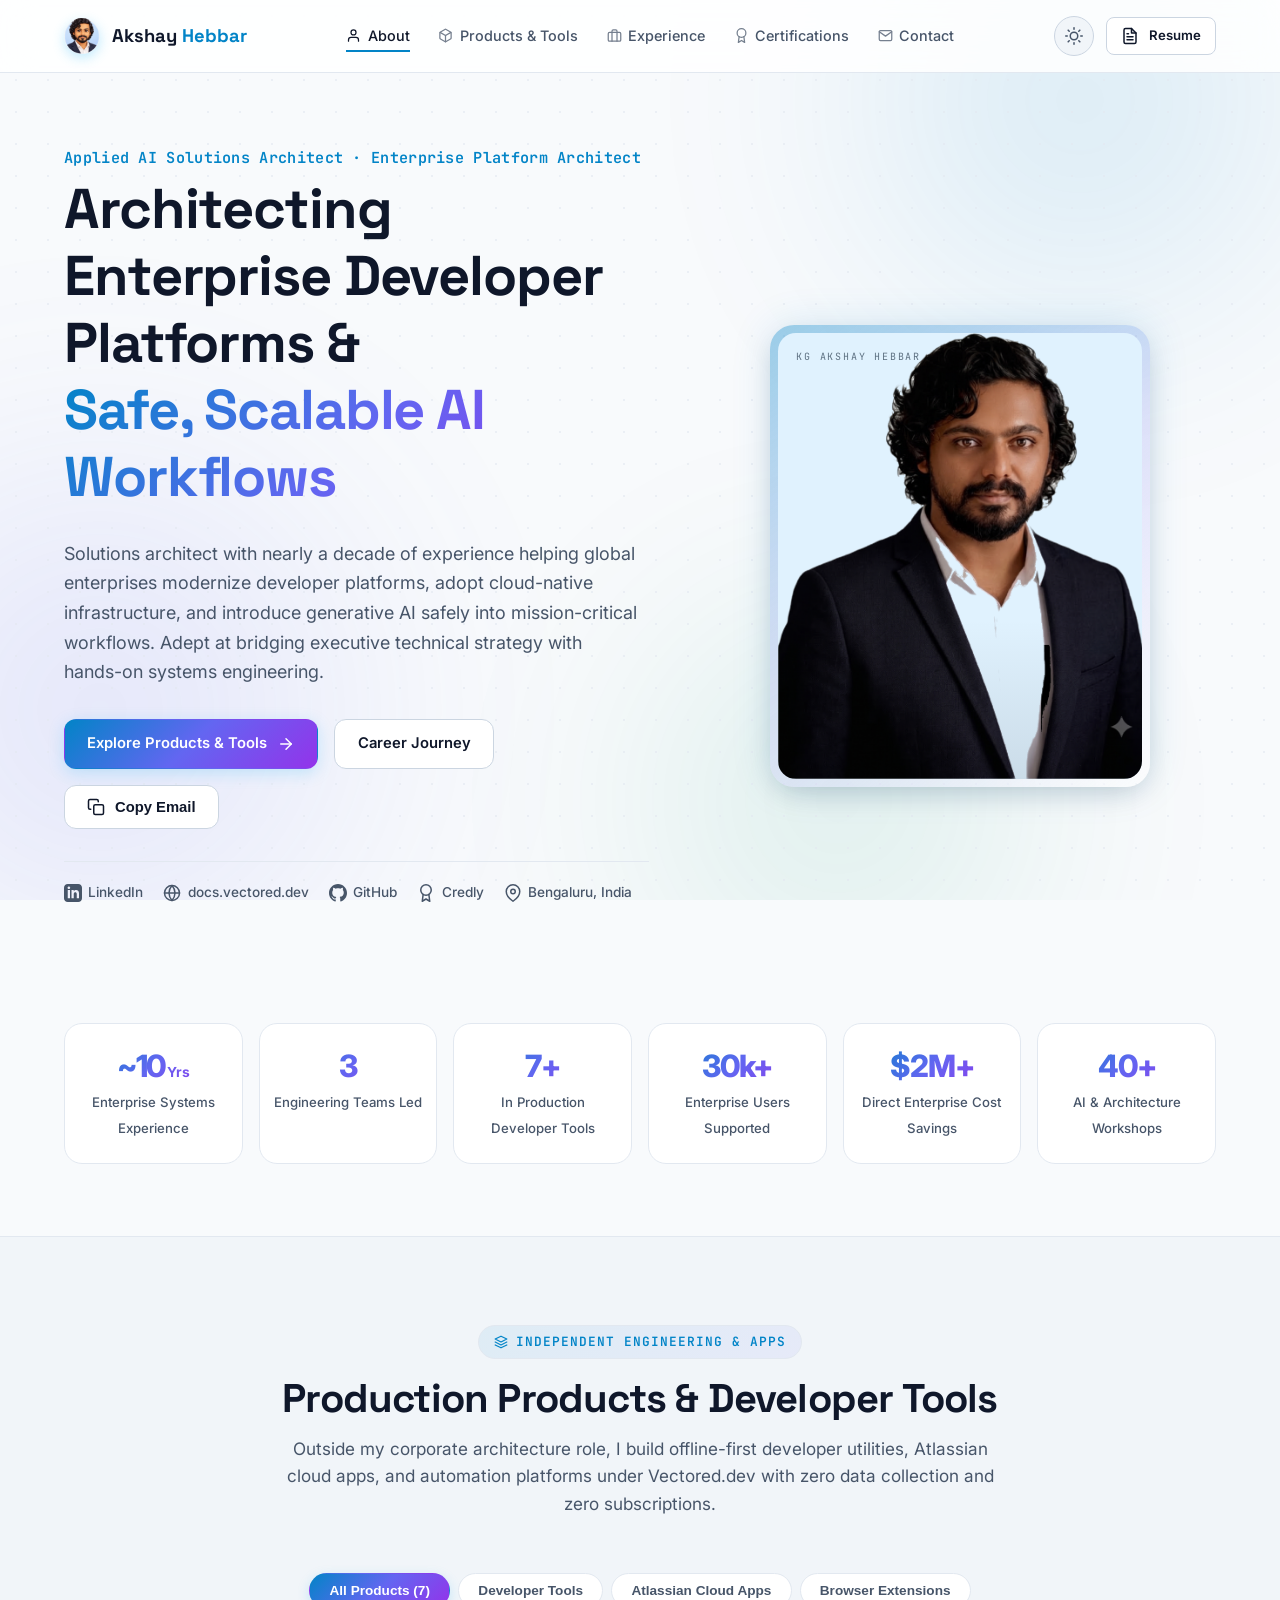
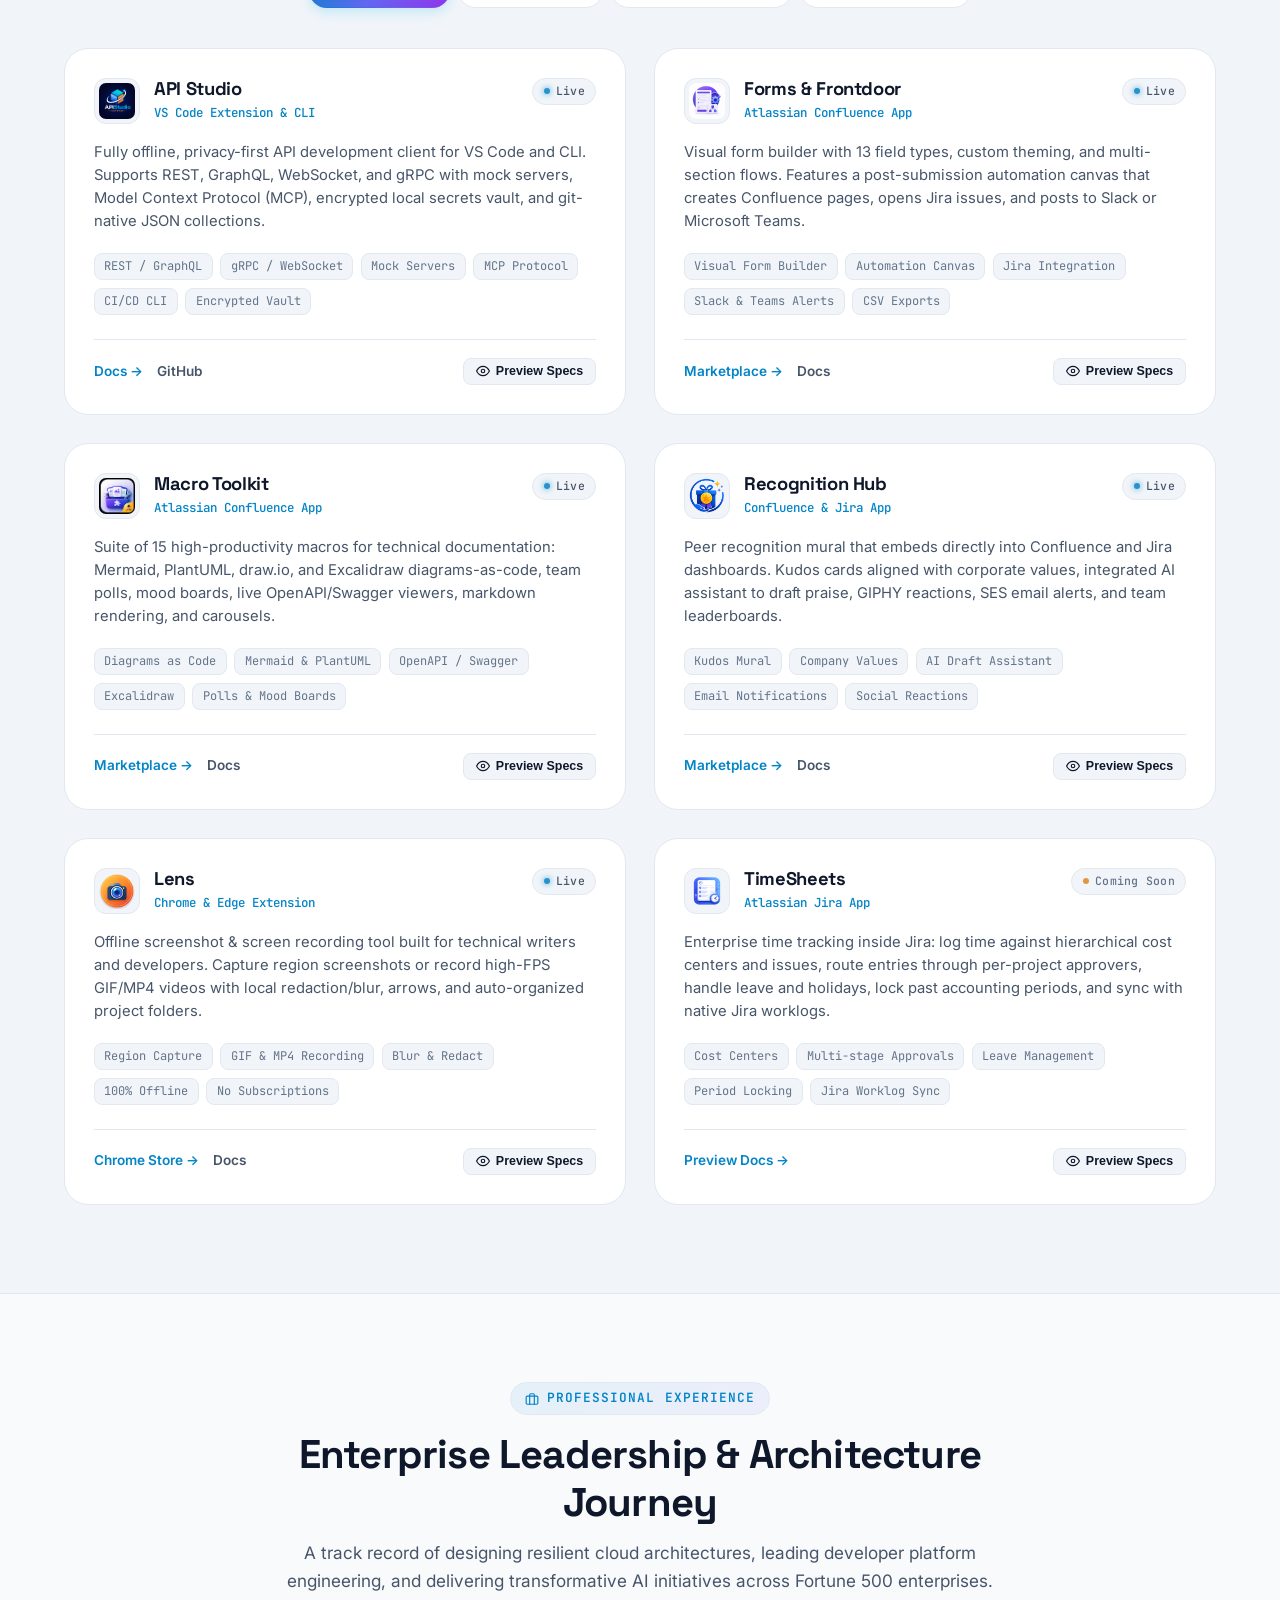
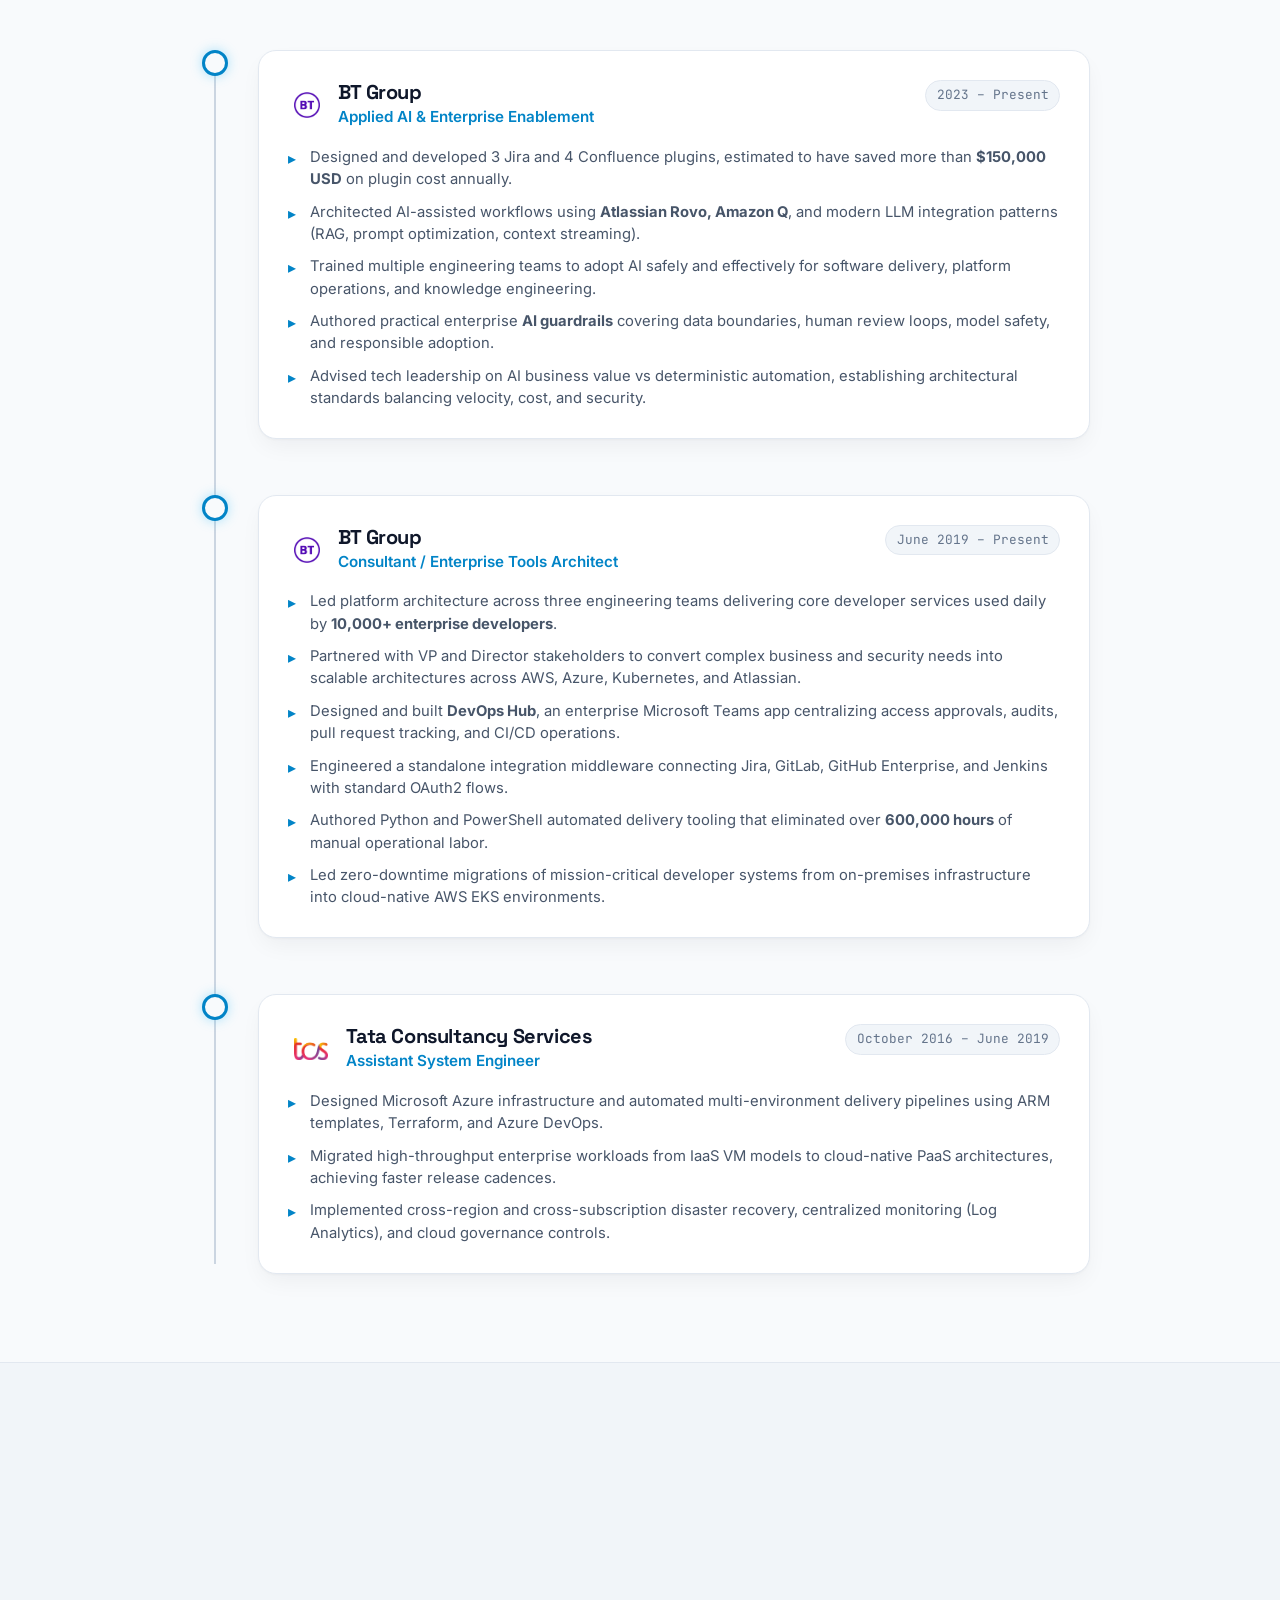
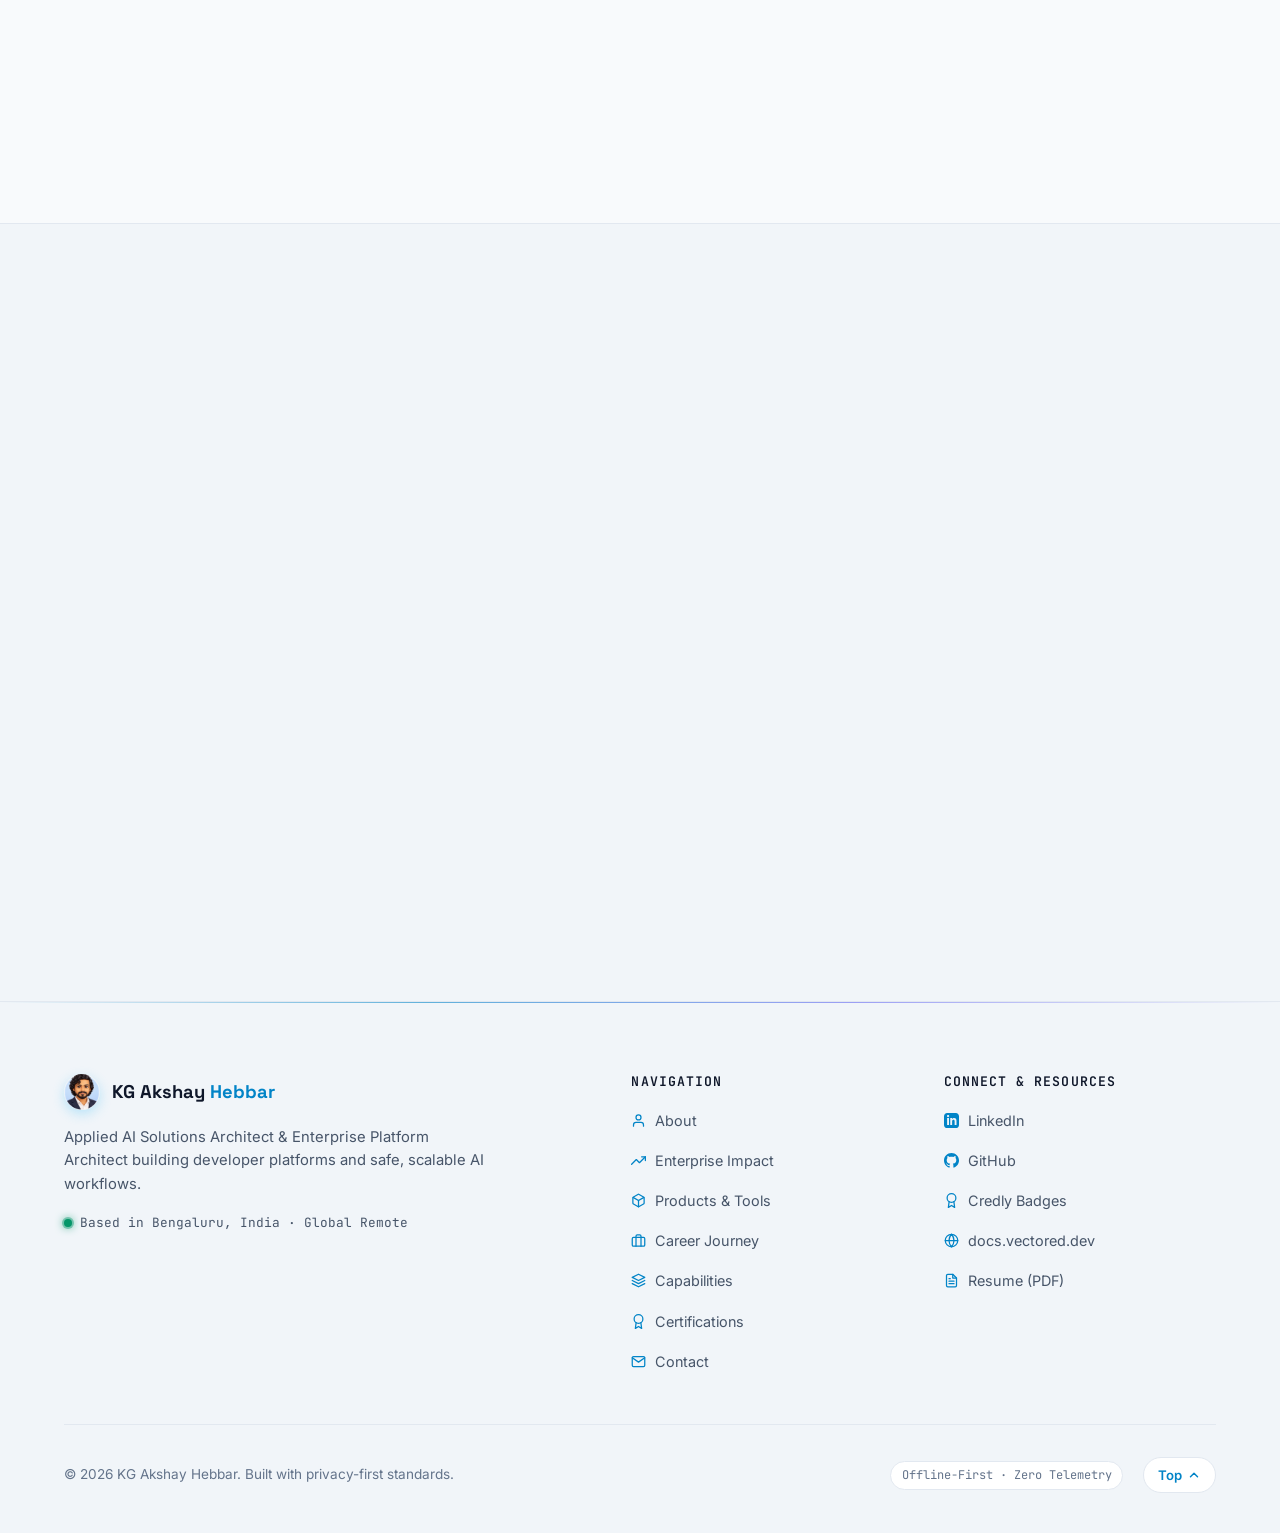
==== commit a0afd3d8: "content: restate the plugin impact as cost saved The Atlassian plugin bullet claimed 150,000 hours s" ====
--- a/index.html
+++ b/index.html
@@ -565,7 +565,7 @@
                 <span class="timeline-meta">2023 – Present</span>
               </div>
               <ul class="timeline-bullets">
-                <li>Designed and developed 3 Jira and 4 Confluence applications, estimated to save more than <strong>150,000 hours</strong> of enterprise engineering work annually.</li>
+                <li>Designed and developed 3 Jira and 4 Confluence plugins, estimated to have saved more than <strong>$150,000 USD</strong> on plugin cost annually.</li>
                 <li>Architected AI-assisted workflows using <strong>Atlassian Rovo, Amazon Q</strong>, and modern LLM integration patterns (RAG, prompt optimization, context streaming).</li>
                 <li>Trained multiple engineering teams to adopt AI safely and effectively for software delivery, platform operations, and knowledge engineering.</li>
                 <li>Authored practical enterprise <strong>AI guardrails</strong> covering data boundaries, human review loops, model safety, and responsible adoption.</li>
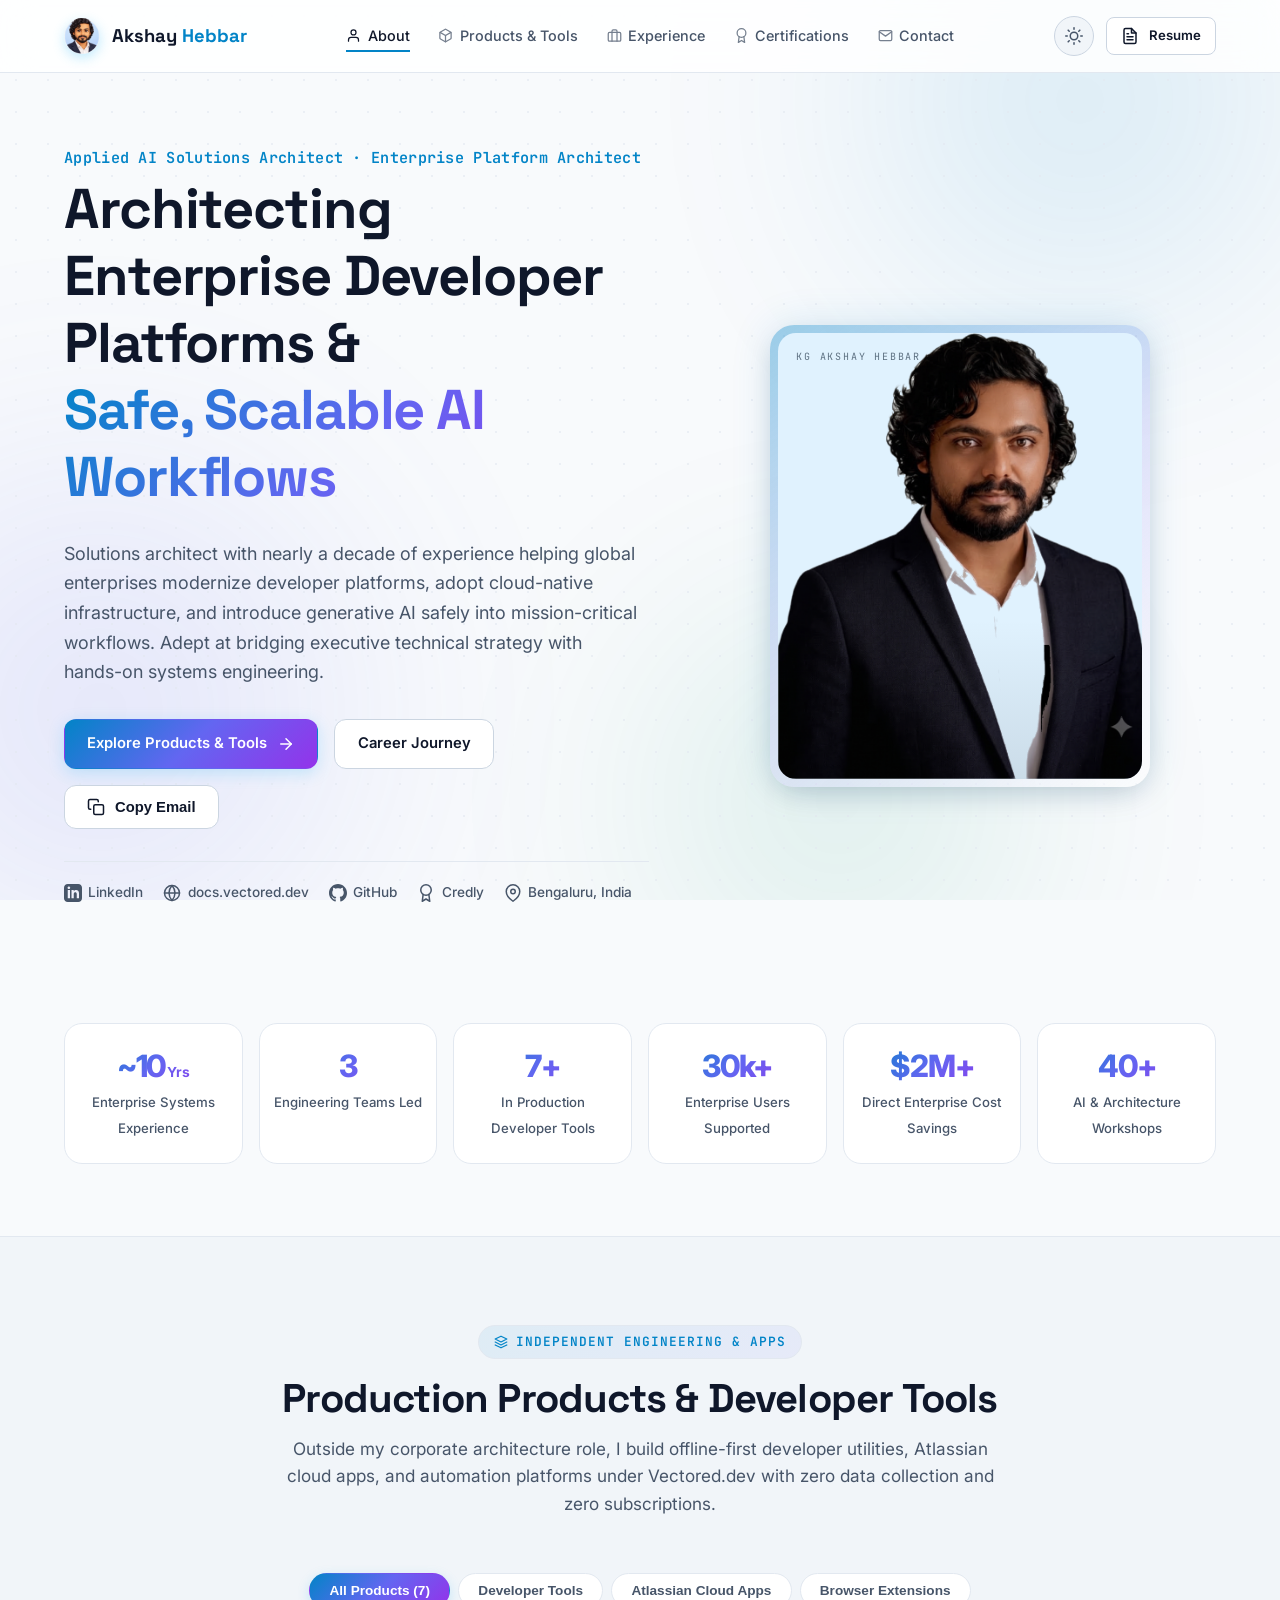
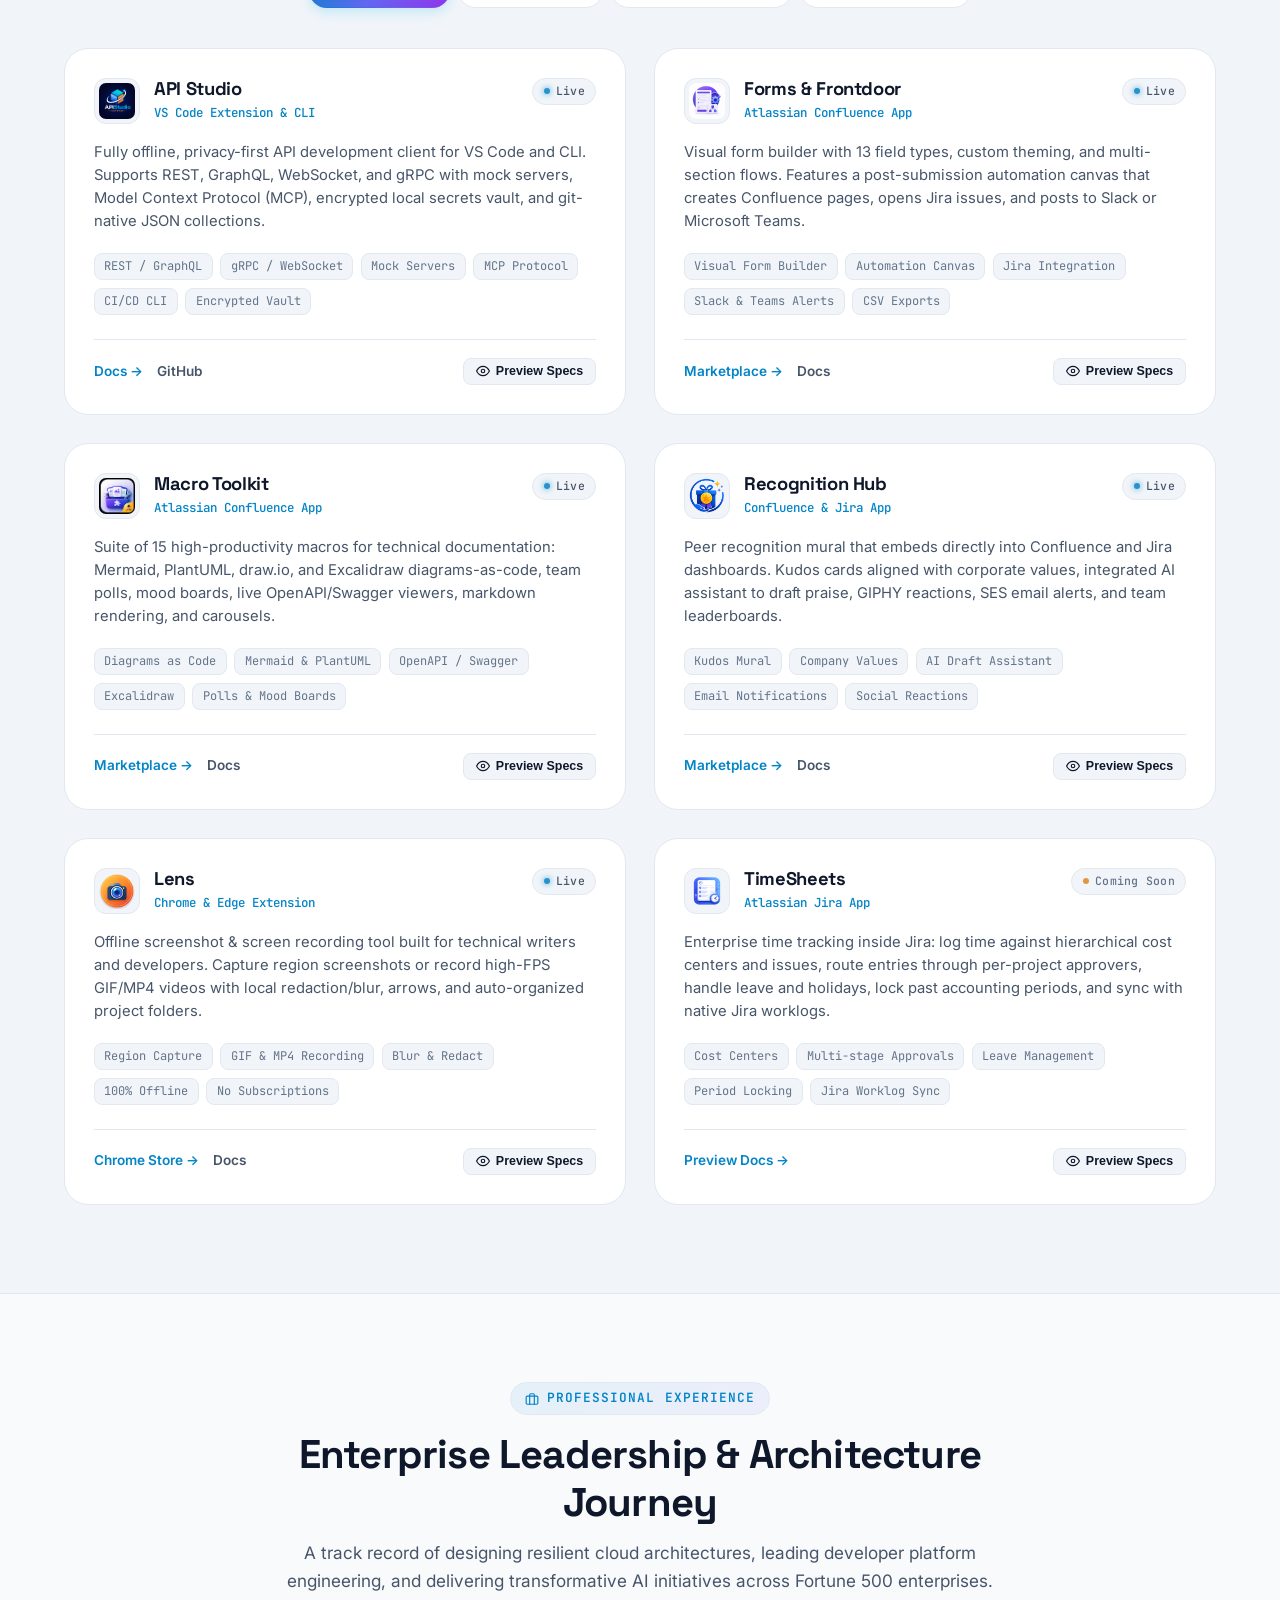
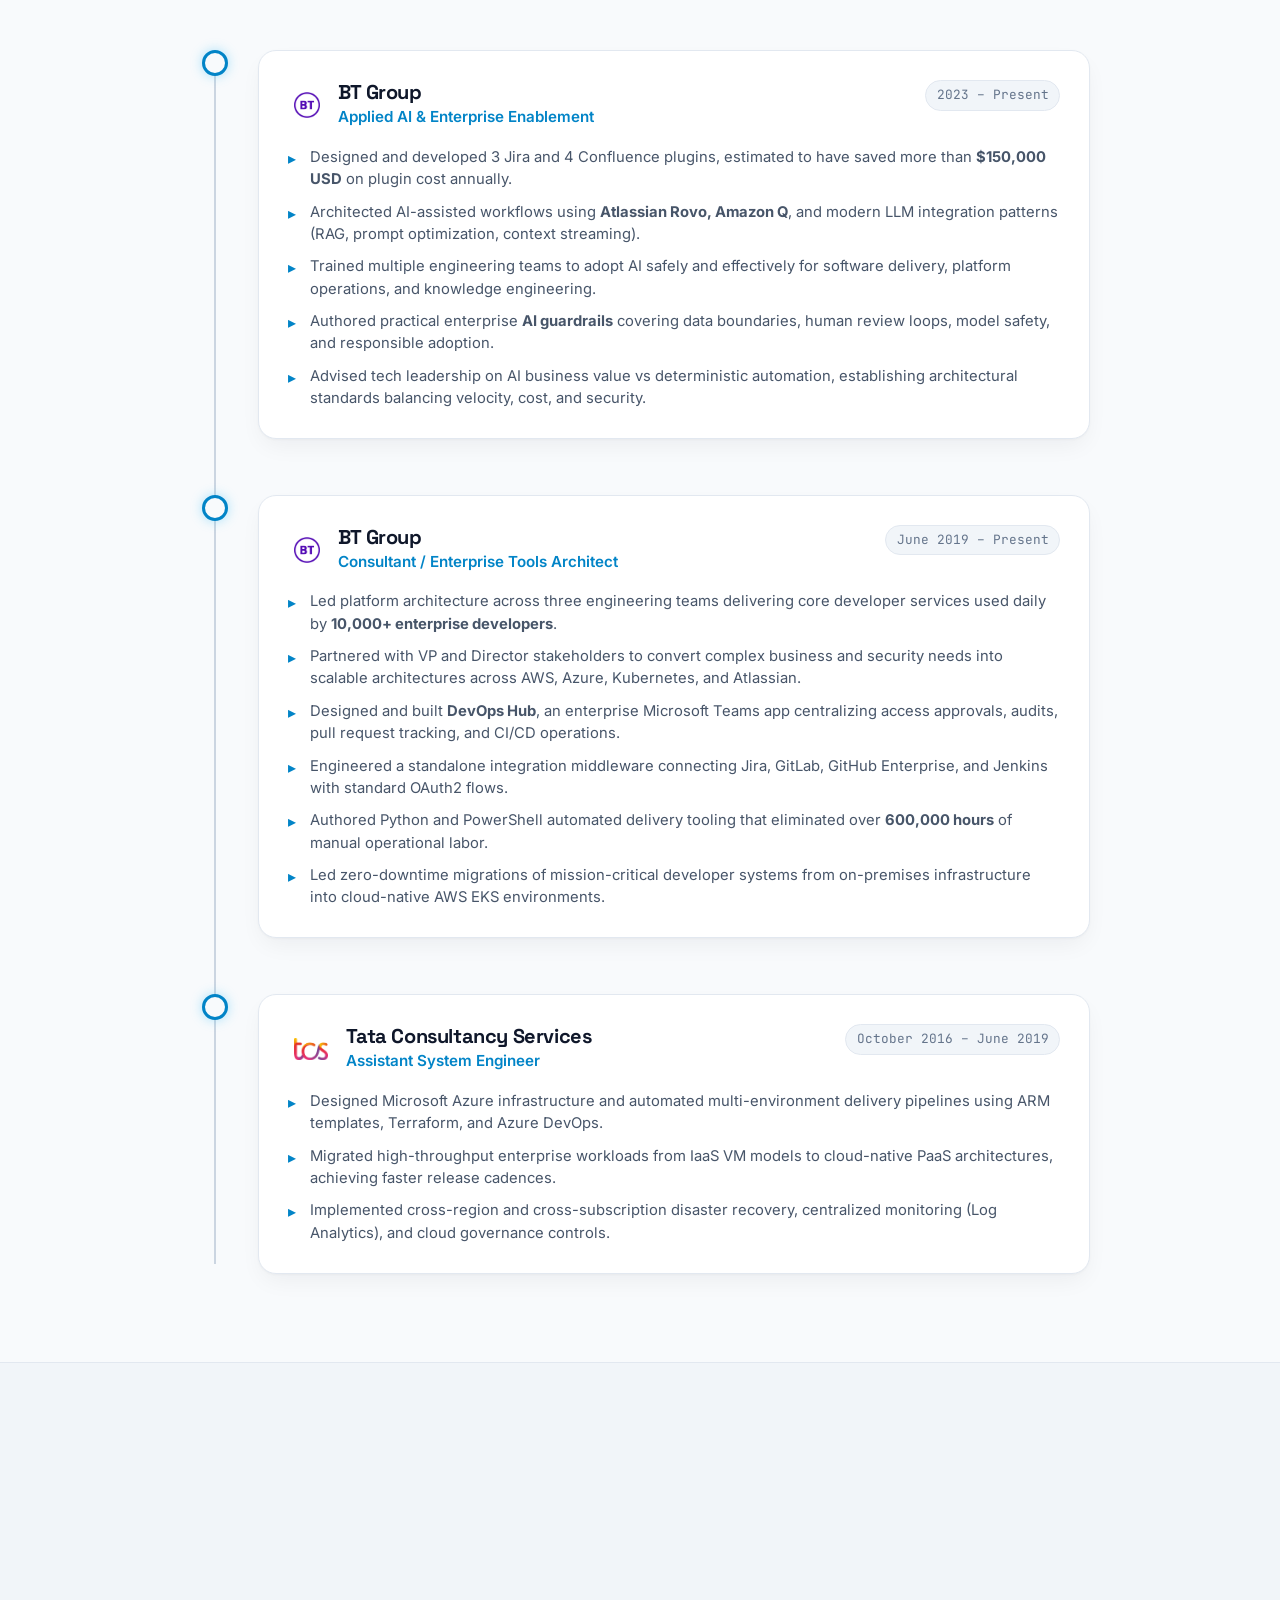
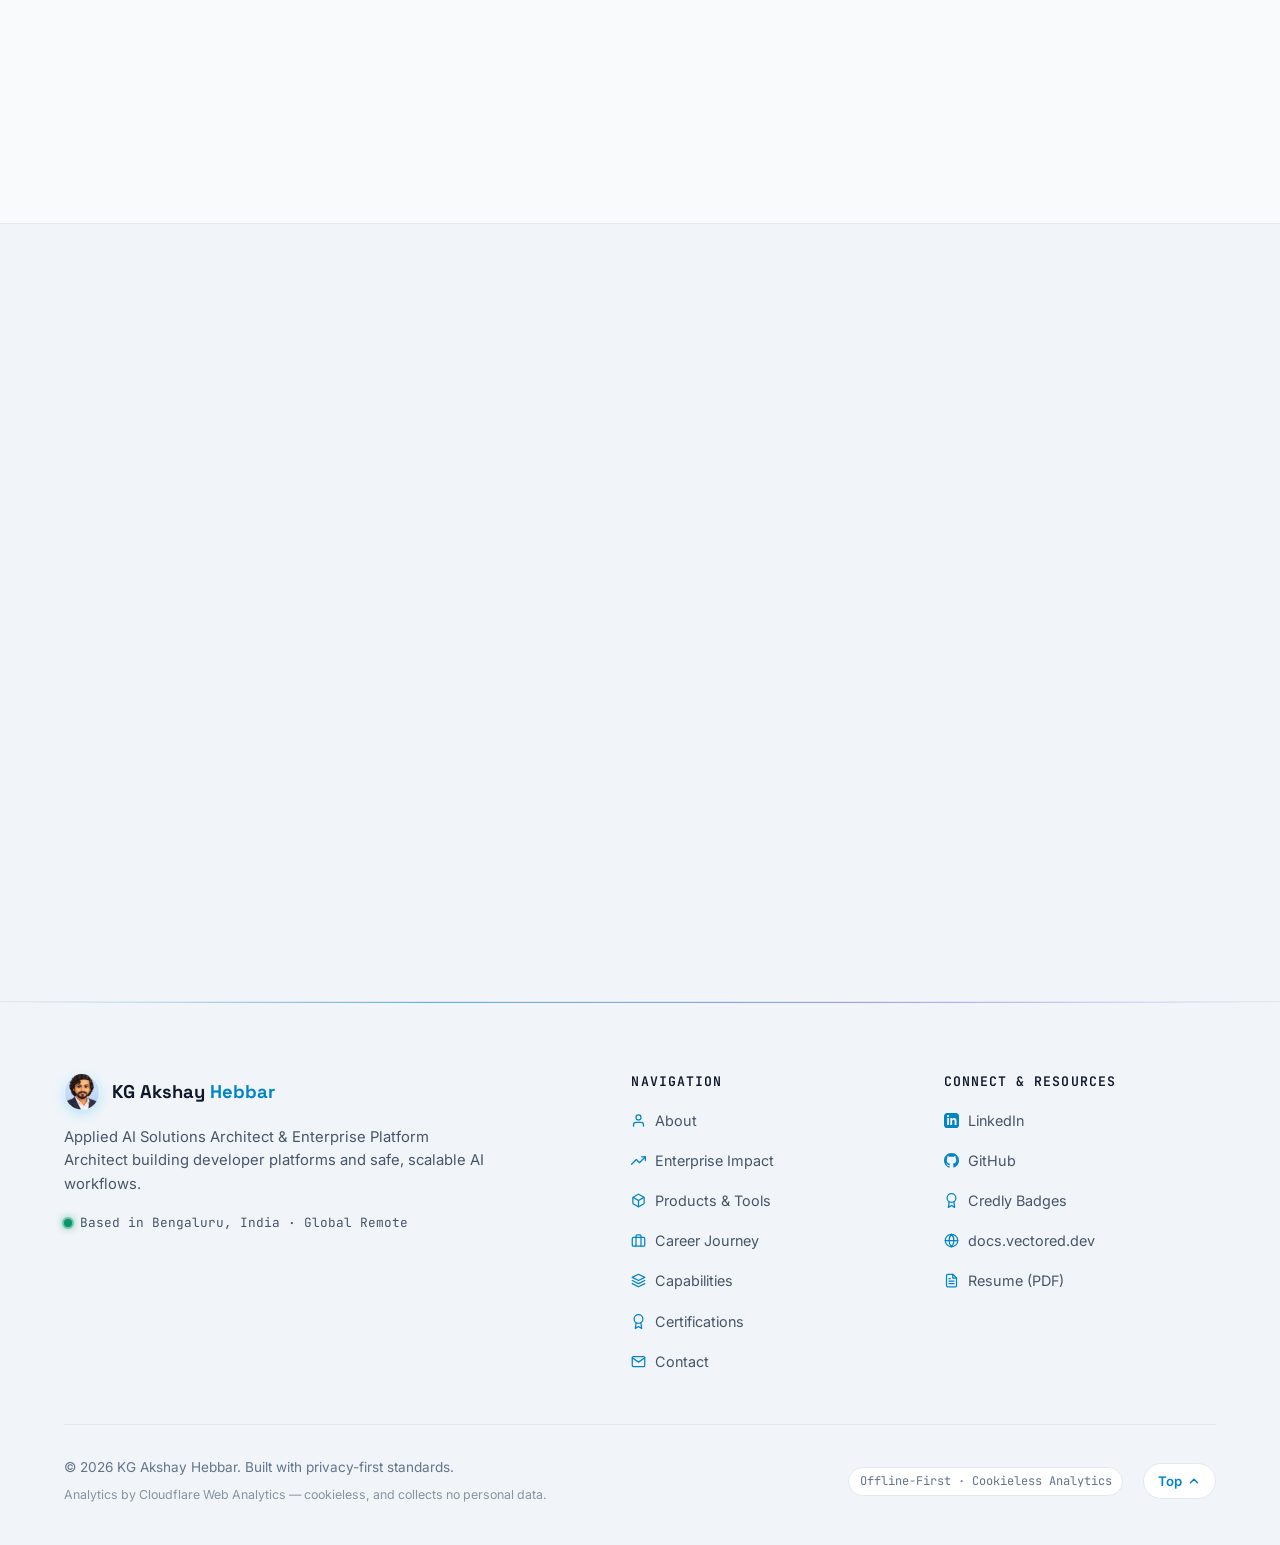
==== commit 0a47aba3: "feat: add Cloudflare Web Analytics and resume download tracking Pageviews come free from the beacon." ====
--- a/index.html
+++ b/index.html
@@ -995,9 +995,10 @@
       <div class="footer-bottom">
         <div class="footer-copy">
           <p>&copy; 2026 KG Akshay Hebbar. Built with privacy-first standards.</p>
+          <p class="footer-privacy">Analytics by Cloudflare Web Analytics &mdash; cookieless, and collects no personal data.</p>
         </div>
         <div class="footer-meta">
-          <span class="footer-badge">Offline-First · Zero Telemetry</span>
+          <span class="footer-badge">Offline-First · Cookieless Analytics</span>
           <a href="#top" class="back-to-top" aria-label="Back to top">
             <span>Top</span>
             <svg xmlns="http://www.w3.org/2000/svg" viewBox="0 0 24 24" fill="none" stroke="currentColor" stroke-width="2.5" stroke-linecap="round" stroke-linejoin="round"><polyline points="18 15 12 9 6 15"></polyline></svg>
@@ -1071,5 +1072,9 @@
 
   <!-- Scripts -->
   <script src="script.js"></script>
+
+  <!-- Cloudflare Web Analytics -->
+  <script defer src="https://static.cloudflareinsights.com/beacon.min.js" data-cf-beacon='{"token": "c5e552121f4648e1b64d88fd1dba13da"}'></script>
+  <!-- End Cloudflare Web Analytics -->
 </body>
 </html>
--- a/styles.css
+++ b/styles.css
@@ -1745,6 +1745,12 @@
   color: var(--text-subtle);
 }
 
+.footer-copy .footer-privacy {
+  margin-top: 0.4rem;
+  font-size: 0.775rem;
+  opacity: 0.75;
+}
+
 .footer-meta {
   display: flex;
   align-items: center;
@@ -2162,9 +2168,6 @@
   .hero-grid {
     grid-template-columns: 1fr;
     gap: 3rem;
-  }
-  .hero-visual {
-    order: -1;
   }
   .metrics-grid {
     grid-template-columns: repeat(3, 1fr);
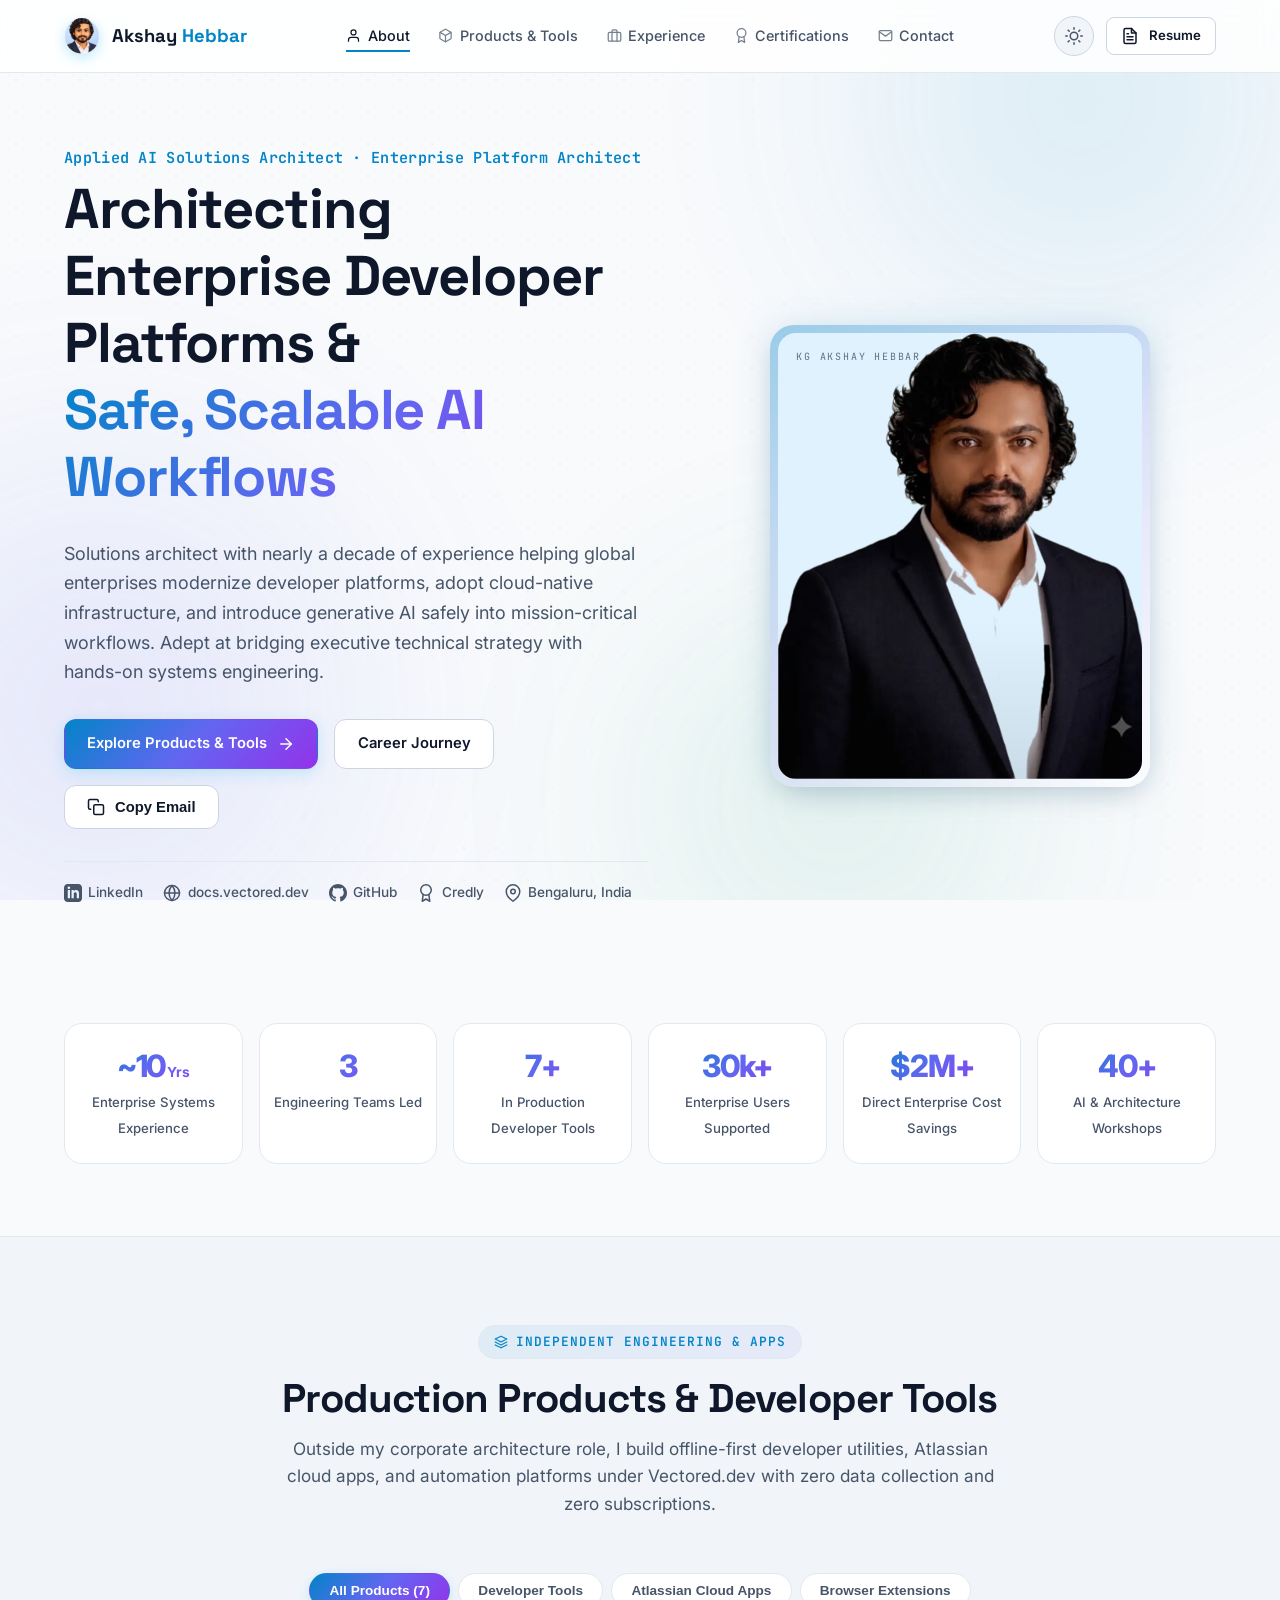
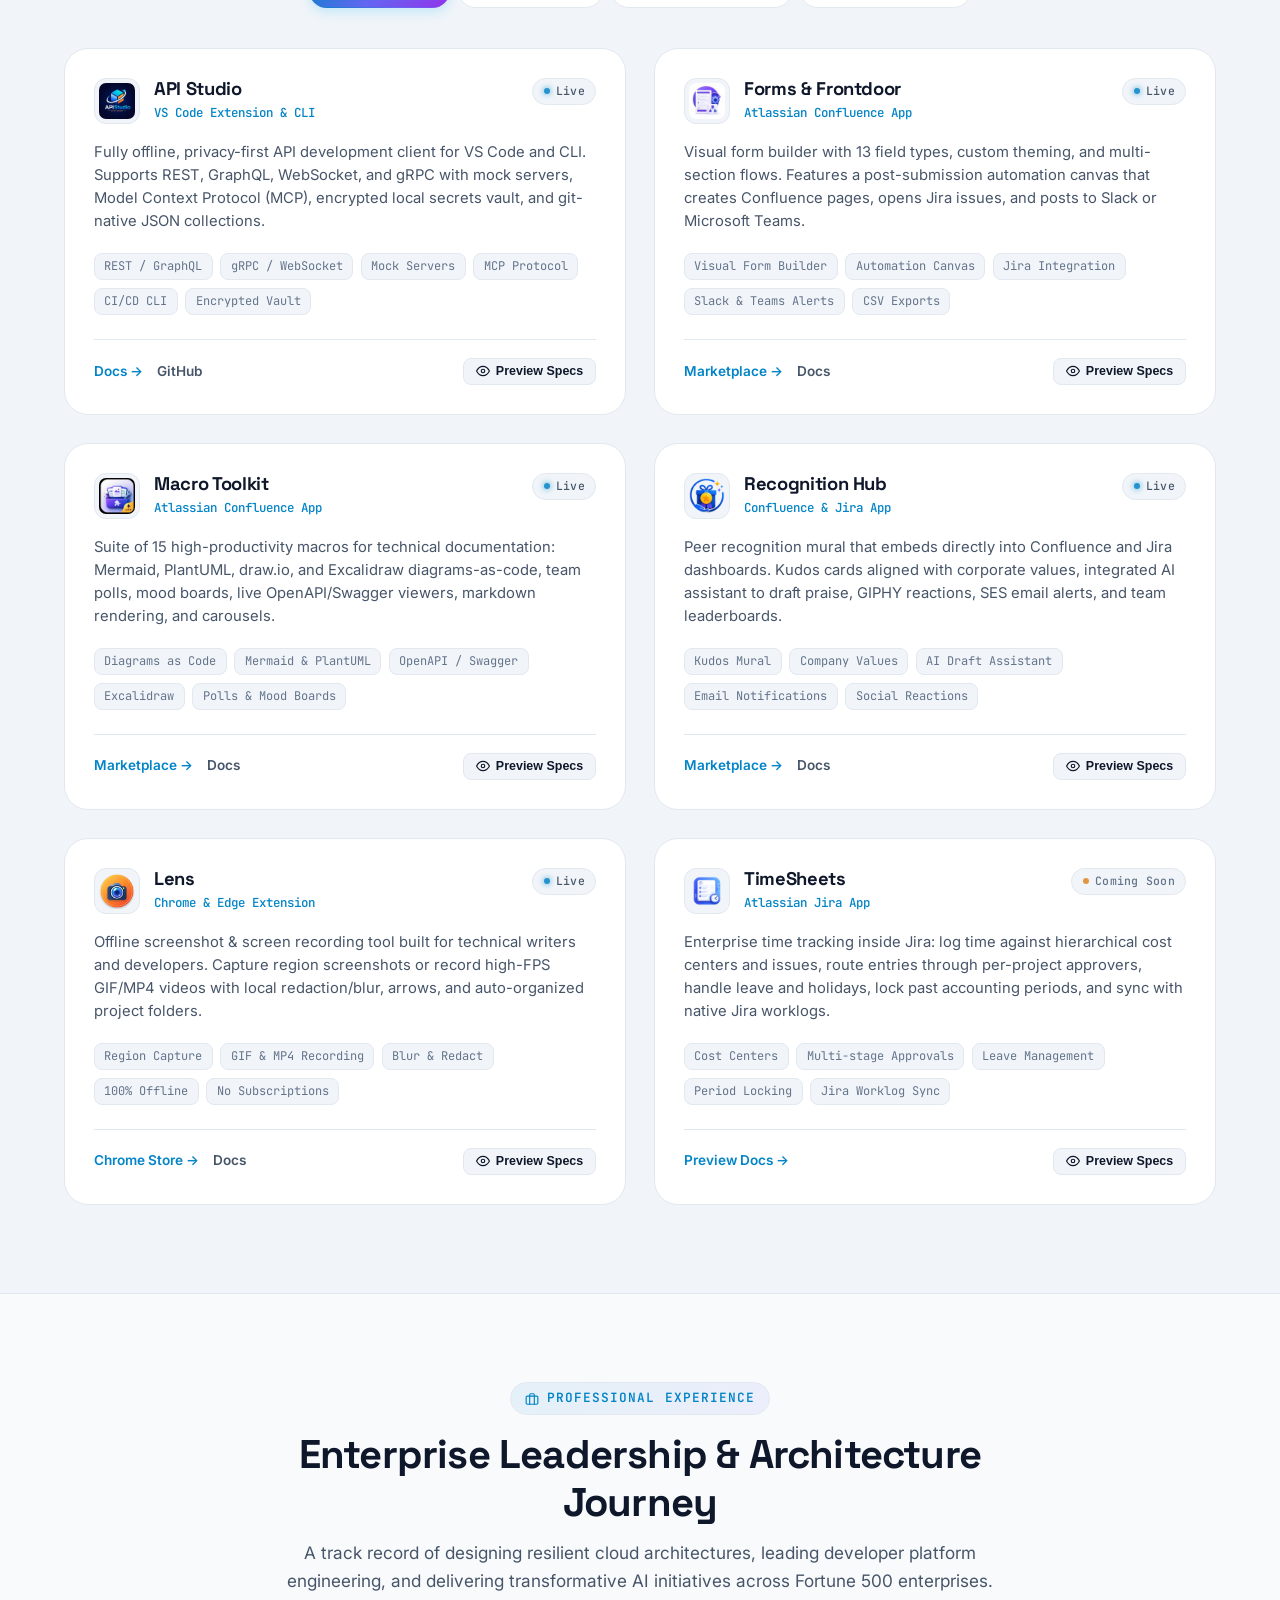
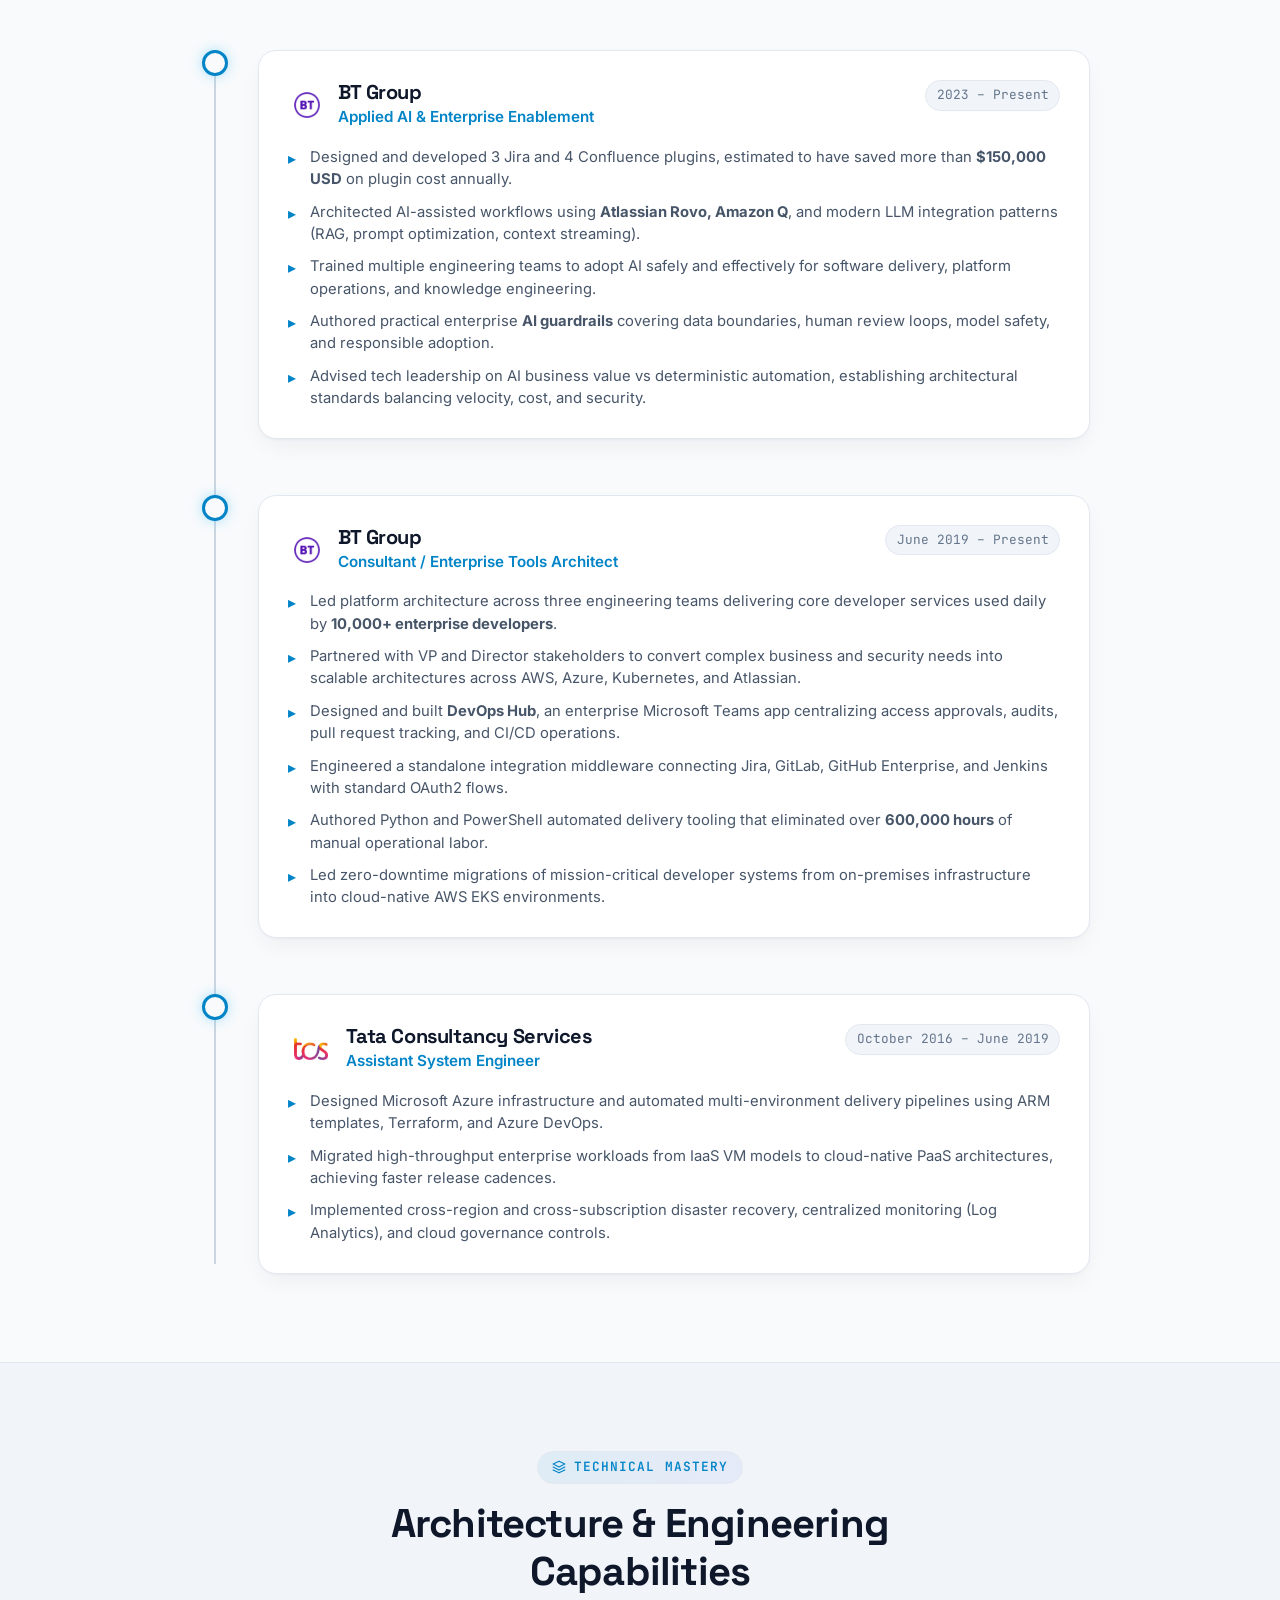
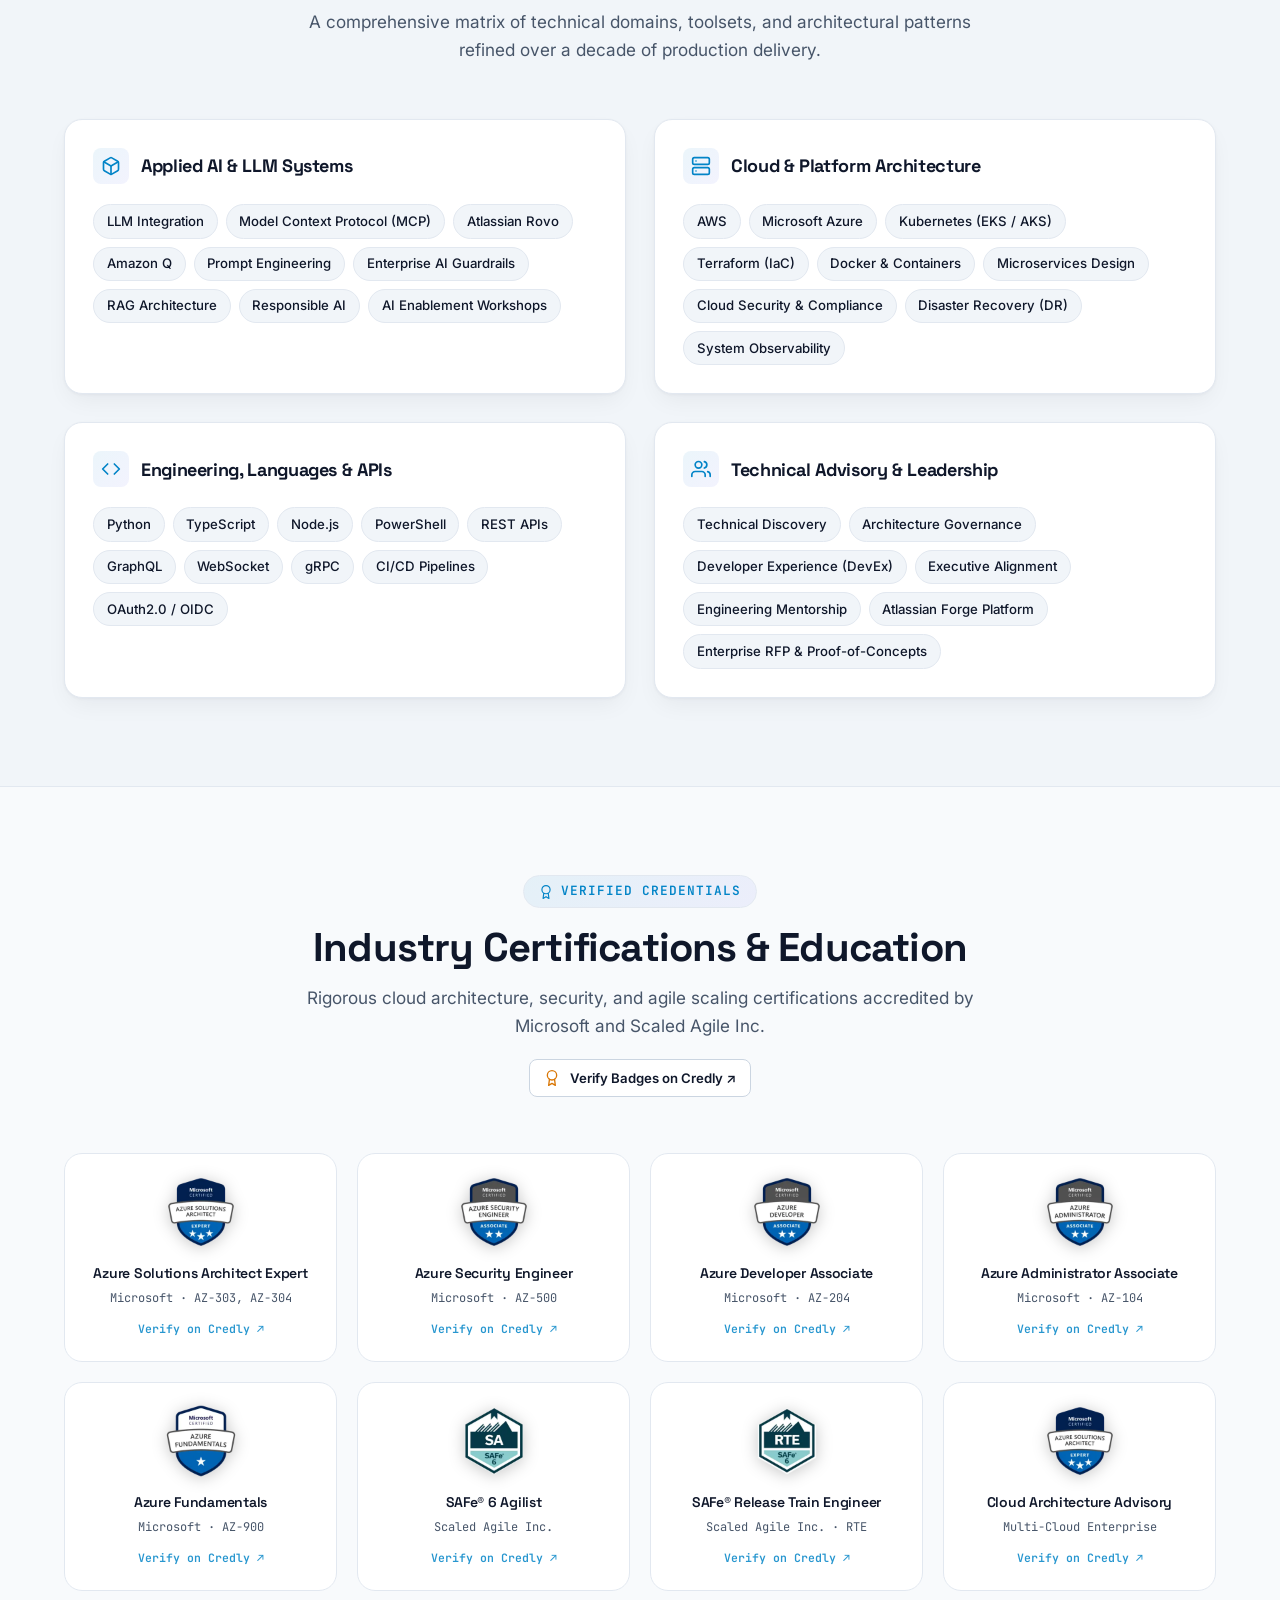
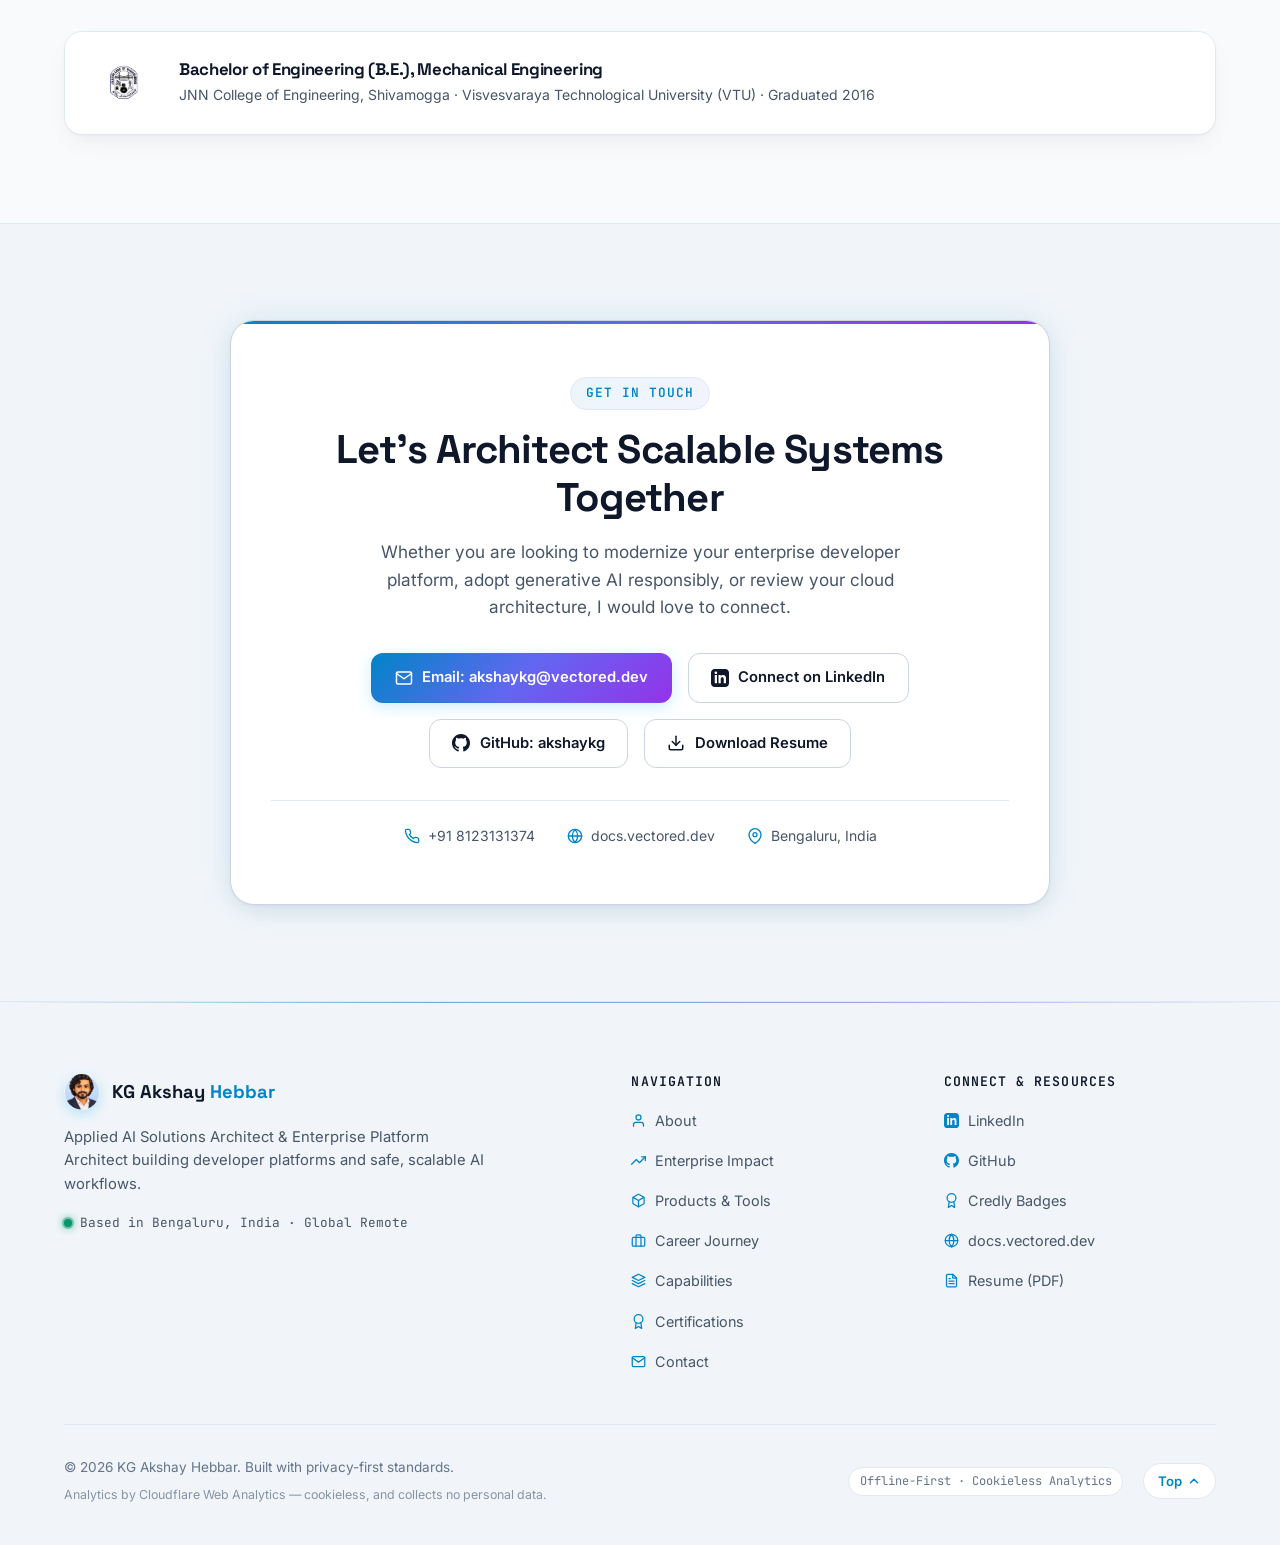
==== commit 79011f31: "perf: serve images as resized WebP and lazy-load below-the-fold images The product icons, company lo" ====
--- a/index.html
+++ b/index.html
@@ -237,9 +237,9 @@
               <div class="portrait-plate">
                 <span class="portrait-label">KG Akshay Hebbar</span>
                 <div class="portrait-frame">
-                  <img src="assets/images/portrait-cutout.png" alt="KG Akshay Hebbar" class="portrait-img">
+                  <img src="assets/images/portrait-cutout.webp" fetchpriority="high" alt="KG Akshay Hebbar" class="portrait-img">
                 </div>
-                <img src="assets/images/portrait-signature.png" alt="Signature of KG Akshay Hebbar" class="portrait-signature">
+                <img src="assets/images/portrait-signature.webp" alt="Signature of KG Akshay Hebbar" class="portrait-signature">
               </div>
             </div>
           </div>
@@ -311,7 +311,7 @@
           <div class="product-card reveal" data-category="devtools">
             <div class="product-header">
               <div class="product-brand">
-                <img src="assets/projects/apistudio_icon.png" alt="API Studio logo" class="product-icon">
+                <img loading="lazy" decoding="async" src="assets/projects/apistudio_icon.webp" alt="API Studio logo" class="product-icon">
                 <div class="product-title-wrap">
                   <h3>API Studio</h3>
                   <span class="product-platform">VS Code Extension &amp; CLI</span>
@@ -349,7 +349,7 @@
           <div class="product-card reveal delay-1" data-category="atlassian">
             <div class="product-header">
               <div class="product-brand">
-                <img src="assets/projects/forms_icon.png" alt="Forms logo" class="product-icon">
+                <img loading="lazy" decoding="async" src="assets/projects/forms_icon.webp" alt="Forms logo" class="product-icon">
                 <div class="product-title-wrap">
                   <h3>Forms &amp; Frontdoor</h3>
                   <span class="product-platform">Atlassian Confluence App</span>
@@ -386,7 +386,7 @@
           <div class="product-card reveal" data-category="atlassian">
             <div class="product-header">
               <div class="product-brand">
-                <img src="assets/projects/macrotoolkit_icon.png" alt="Macro Toolkit logo" class="product-icon">
+                <img loading="lazy" decoding="async" src="assets/projects/macrotoolkit_icon.webp" alt="Macro Toolkit logo" class="product-icon">
                 <div class="product-title-wrap">
                   <h3>Macro Toolkit</h3>
                   <span class="product-platform">Atlassian Confluence App</span>
@@ -423,7 +423,7 @@
           <div class="product-card reveal delay-1" data-category="atlassian">
             <div class="product-header">
               <div class="product-brand">
-                <img src="assets/projects/rewardhub_icon.png" alt="Recognition Hub logo" class="product-icon">
+                <img loading="lazy" decoding="async" src="assets/projects/rewardhub_icon.webp" alt="Recognition Hub logo" class="product-icon">
                 <div class="product-title-wrap">
                   <h3>Recognition Hub</h3>
                   <span class="product-platform">Confluence &amp; Jira App</span>
@@ -460,7 +460,7 @@
           <div class="product-card reveal" data-category="extension devtools">
             <div class="product-header">
               <div class="product-brand">
-                <img src="assets/projects/lens_icon.png" alt="Lens logo" class="product-icon">
+                <img loading="lazy" decoding="async" src="assets/projects/lens_icon.webp" alt="Lens logo" class="product-icon">
                 <div class="product-title-wrap">
                   <h3>Lens</h3>
                   <span class="product-platform">Chrome &amp; Edge Extension</span>
@@ -497,7 +497,7 @@
           <div class="product-card reveal delay-1" data-category="atlassian">
             <div class="product-header">
               <div class="product-brand">
-                <img src="assets/projects/timesheets_icon.png" alt="TimeSheets logo" class="product-icon">
+                <img loading="lazy" decoding="async" src="assets/projects/timesheets_icon.webp" alt="TimeSheets logo" class="product-icon">
                 <div class="product-title-wrap">
                   <h3>TimeSheets</h3>
                   <span class="product-platform">Atlassian Jira App</span>
@@ -556,7 +556,7 @@
             <div class="timeline-card">
               <div class="timeline-header">
                 <div class="company-brand">
-                  <img src="assets/images/bt_logo.png" alt="BT Group logo" class="company-logo bt-logo">
+                  <img loading="lazy" decoding="async" src="assets/images/bt_logo.webp" alt="BT Group logo" class="company-logo bt-logo">
                   <div>
                     <h3 class="timeline-title">BT Group</h3>
                     <span class="timeline-role">Applied AI &amp; Enterprise Enablement</span>
@@ -580,7 +580,7 @@
             <div class="timeline-card">
               <div class="timeline-header">
                 <div class="company-brand">
-                  <img src="assets/images/bt_logo.png" alt="BT Group logo" class="company-logo bt-logo">
+                  <img loading="lazy" decoding="async" src="assets/images/bt_logo.webp" alt="BT Group logo" class="company-logo bt-logo">
                   <div>
                     <h3 class="timeline-title">BT Group</h3>
                     <span class="timeline-role">Consultant / Enterprise Tools Architect</span>
@@ -605,7 +605,7 @@
             <div class="timeline-card">
               <div class="timeline-header">
                 <div class="company-brand">
-                  <img src="assets/images/tcs_Logo.png" alt="Tata Consultancy Services logo" class="company-logo">
+                  <img loading="lazy" decoding="async" src="assets/images/tcs_Logo.webp" alt="Tata Consultancy Services logo" class="company-logo">
                   <div>
                     <h3 class="timeline-title">Tata Consultancy Services</h3>
                     <span class="timeline-role">Assistant System Engineer</span>
@@ -775,7 +775,7 @@
         <div class="certs-grid">
           <!-- Azure Expert -->
           <a href="https://www.credly.com/users/akshay-kg" target="_blank" rel="noopener" class="cert-card reveal">
-            <img src="assets/images/azure_expert.png" alt="Azure Solutions Architect Expert" class="cert-img">
+            <img loading="lazy" decoding="async" src="assets/images/azure_expert.webp" alt="Azure Solutions Architect Expert" class="cert-img">
             <h4 class="cert-name">Azure Solutions Architect Expert</h4>
             <span class="cert-issuer">Microsoft · AZ-303, AZ-304</span>
             <span class="cert-verify-link">Verify on Credly ↗</span>
@@ -783,7 +783,7 @@
 
           <!-- Azure Security -->
           <a href="https://www.credly.com/users/akshay-kg" target="_blank" rel="noopener" class="cert-card reveal delay-1">
-            <img src="assets/images/azure_security_engg.png" alt="Azure Security Engineer" class="cert-img">
+            <img loading="lazy" decoding="async" src="assets/images/azure_security_engg.webp" alt="Azure Security Engineer" class="cert-img">
             <h4 class="cert-name">Azure Security Engineer</h4>
             <span class="cert-issuer">Microsoft · AZ-500</span>
             <span class="cert-verify-link">Verify on Credly ↗</span>
@@ -791,7 +791,7 @@
 
           <!-- Azure Developer -->
           <a href="https://www.credly.com/users/akshay-kg" target="_blank" rel="noopener" class="cert-card reveal delay-2">
-            <img src="assets/images/azure_developer.png" alt="Azure Developer Associate" class="cert-img">
+            <img loading="lazy" decoding="async" src="assets/images/azure_developer.webp" alt="Azure Developer Associate" class="cert-img">
             <h4 class="cert-name">Azure Developer Associate</h4>
             <span class="cert-issuer">Microsoft · AZ-204</span>
             <span class="cert-verify-link">Verify on Credly ↗</span>
@@ -799,7 +799,7 @@
 
           <!-- Azure Admin -->
           <a href="https://www.credly.com/users/akshay-kg" target="_blank" rel="noopener" class="cert-card reveal delay-3">
-            <img src="assets/images/azure_admin.png" alt="Azure Administrator Associate" class="cert-img">
+            <img loading="lazy" decoding="async" src="assets/images/azure_admin.webp" alt="Azure Administrator Associate" class="cert-img">
             <h4 class="cert-name">Azure Administrator Associate</h4>
             <span class="cert-issuer">Microsoft · AZ-104</span>
             <span class="cert-verify-link">Verify on Credly ↗</span>
@@ -807,7 +807,7 @@
 
           <!-- Azure Fundamentals -->
           <a href="https://www.credly.com/users/akshay-kg" target="_blank" rel="noopener" class="cert-card reveal">
-            <img src="assets/images/azure_fundamental.png" alt="Azure Fundamentals" class="cert-img">
+            <img loading="lazy" decoding="async" src="assets/images/azure_fundamental.webp" alt="Azure Fundamentals" class="cert-img">
             <h4 class="cert-name">Azure Fundamentals</h4>
             <span class="cert-issuer">Microsoft · AZ-900</span>
             <span class="cert-verify-link">Verify on Credly ↗</span>
@@ -815,7 +815,7 @@
 
           <!-- SAFe 6 Agilist -->
           <a href="https://www.credly.com/users/akshay-kg" target="_blank" rel="noopener" class="cert-card reveal delay-1">
-            <img src="assets/images/safe_6.png" alt="SAFe 6 Agilist" class="cert-img">
+            <img loading="lazy" decoding="async" src="assets/images/safe_6.webp" alt="SAFe 6 Agilist" class="cert-img">
             <h4 class="cert-name">SAFe® 6 Agilist</h4>
             <span class="cert-issuer">Scaled Agile Inc.</span>
             <span class="cert-verify-link">Verify on Credly ↗</span>
@@ -823,7 +823,7 @@
 
           <!-- SAFe RTE -->
           <a href="https://www.credly.com/users/akshay-kg" target="_blank" rel="noopener" class="cert-card reveal delay-2">
-            <img src="assets/images/safe_rte.png" alt="SAFe RTE" class="cert-img">
+            <img loading="lazy" decoding="async" src="assets/images/safe_rte.webp" alt="SAFe RTE" class="cert-img">
             <h4 class="cert-name">SAFe® Release Train Engineer</h4>
             <span class="cert-issuer">Scaled Agile Inc. · RTE</span>
             <span class="cert-verify-link">Verify on Credly ↗</span>
@@ -831,7 +831,7 @@
 
           <!-- Microsoft Certified Professional -->
           <a href="https://www.credly.com/users/akshay-kg" target="_blank" rel="noopener" class="cert-card reveal delay-3">
-            <img src="assets/images/azure_expert.png" alt="Enterprise Platform Architecture" class="cert-img">
+            <img loading="lazy" decoding="async" src="assets/images/azure_expert.webp" alt="Enterprise Platform Architecture" class="cert-img">
             <h4 class="cert-name">Cloud Architecture Advisory</h4>
             <span class="cert-issuer">Multi-Cloud Enterprise</span>
             <span class="cert-verify-link">Verify on Credly ↗</span>
@@ -840,7 +840,7 @@
 
         <!-- Education Card -->
         <div class="education-card reveal">
-          <img src="assets/images/jnnce.png" alt="JNNCE College logo" class="edu-logo">
+          <img loading="lazy" decoding="async" src="assets/images/jnnce.webp" alt="JNNCE College logo" class="edu-logo">
           <div class="edu-info">
             <h4>Bachelor of Engineering (B.E.), Mechanical Engineering</h4>
             <p>JNN College of Engineering, Shivamogga · Visvesvaraya Technological University (VTU) · Graduated 2016</p>
@@ -1013,7 +1013,7 @@
     <div class="modal-card">
       <div class="modal-header">
         <div class="modal-brand">
-          <img src="assets/projects/apistudio_icon.png" alt="" id="modalBrandImg">
+          <img src="assets/projects/apistudio_icon.webp" alt="" id="modalBrandImg">
           <div>
             <h3 id="modalTitle">Project Title</h3>
             <span class="product-platform" id="modalPlatform">Platform</span>
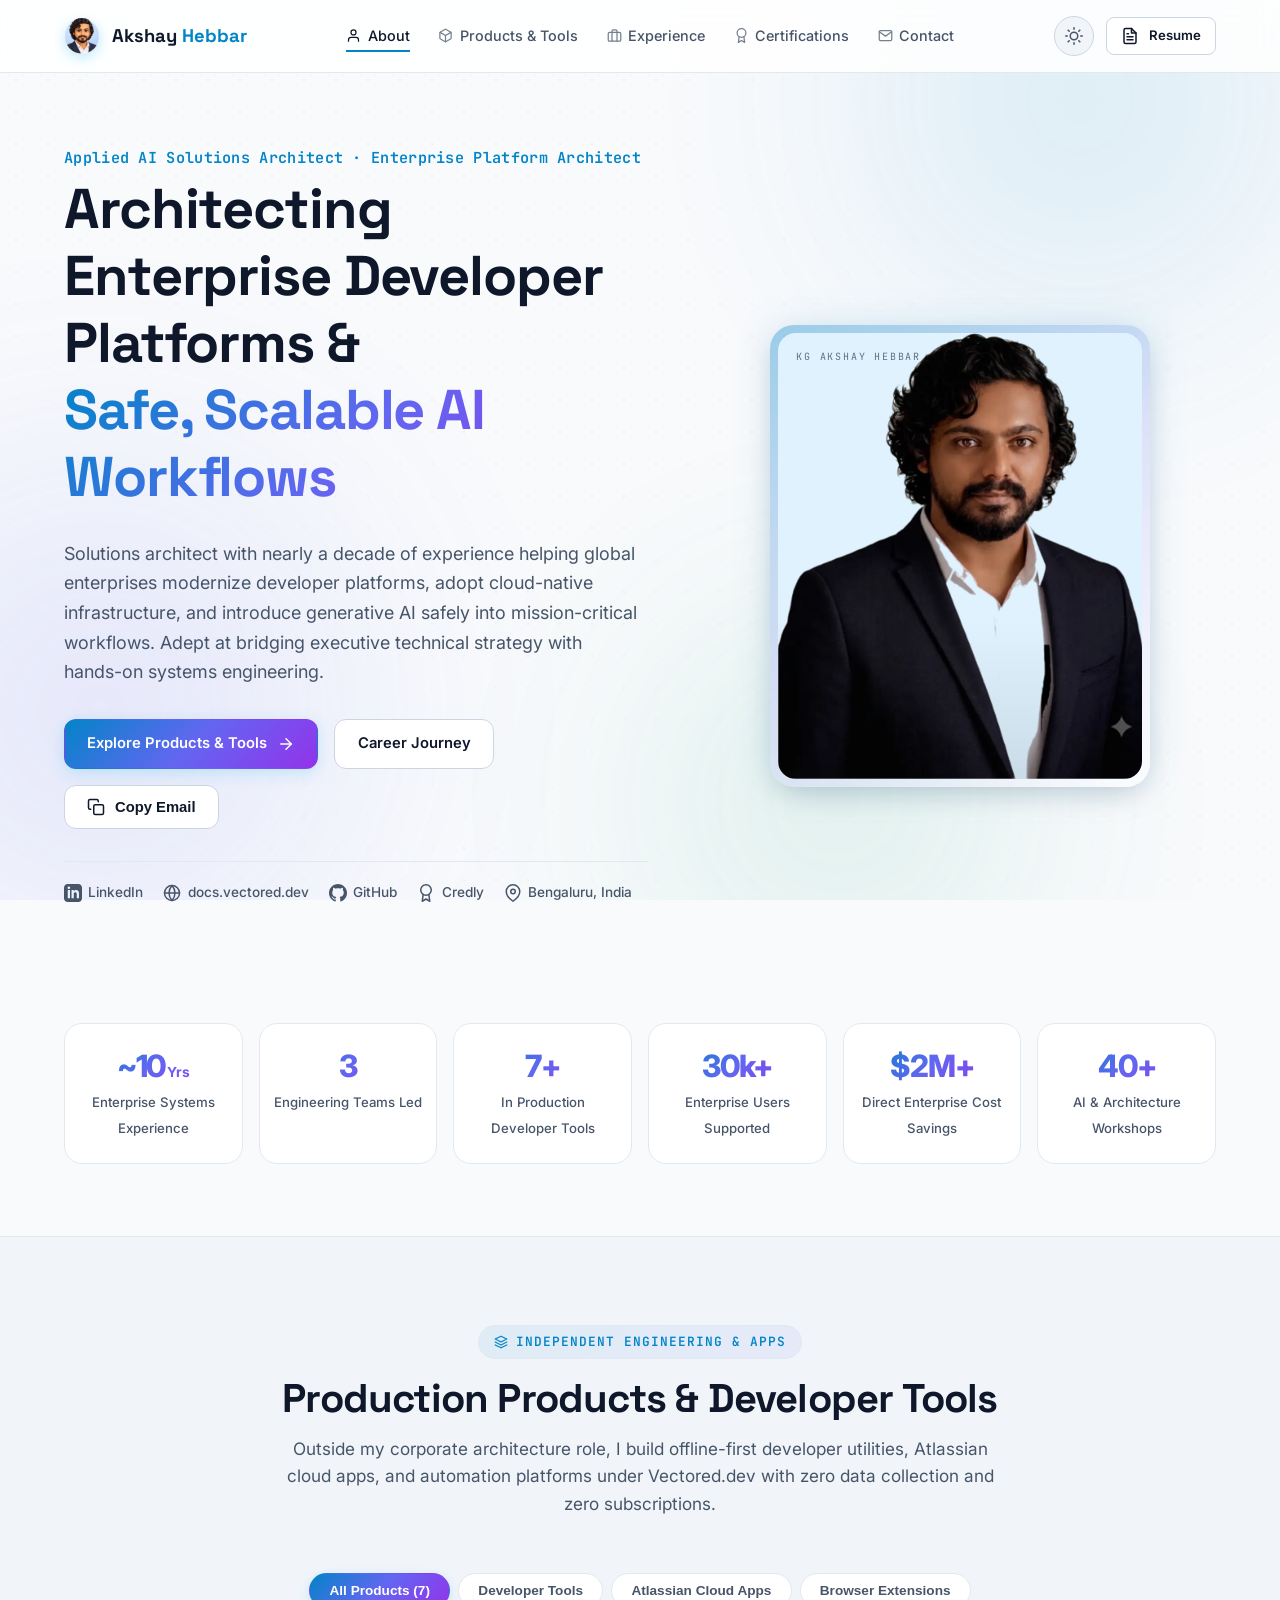
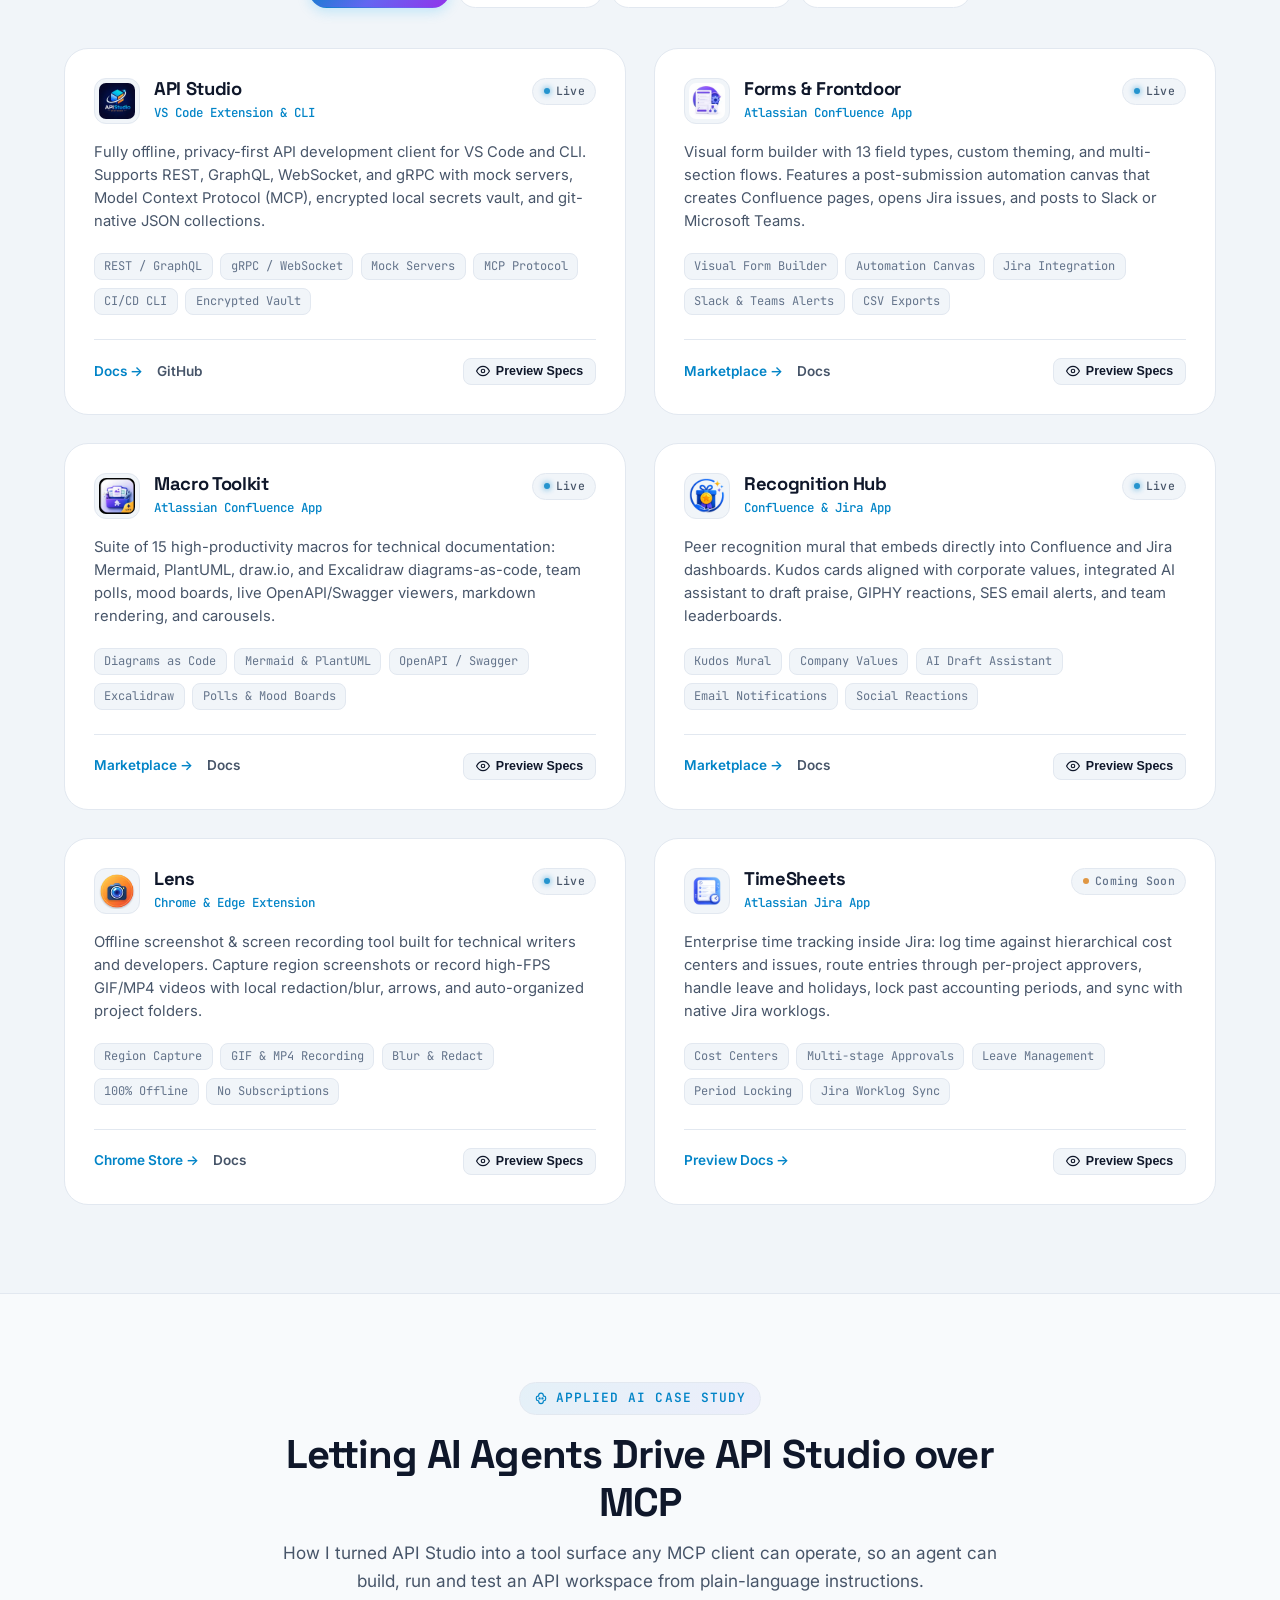
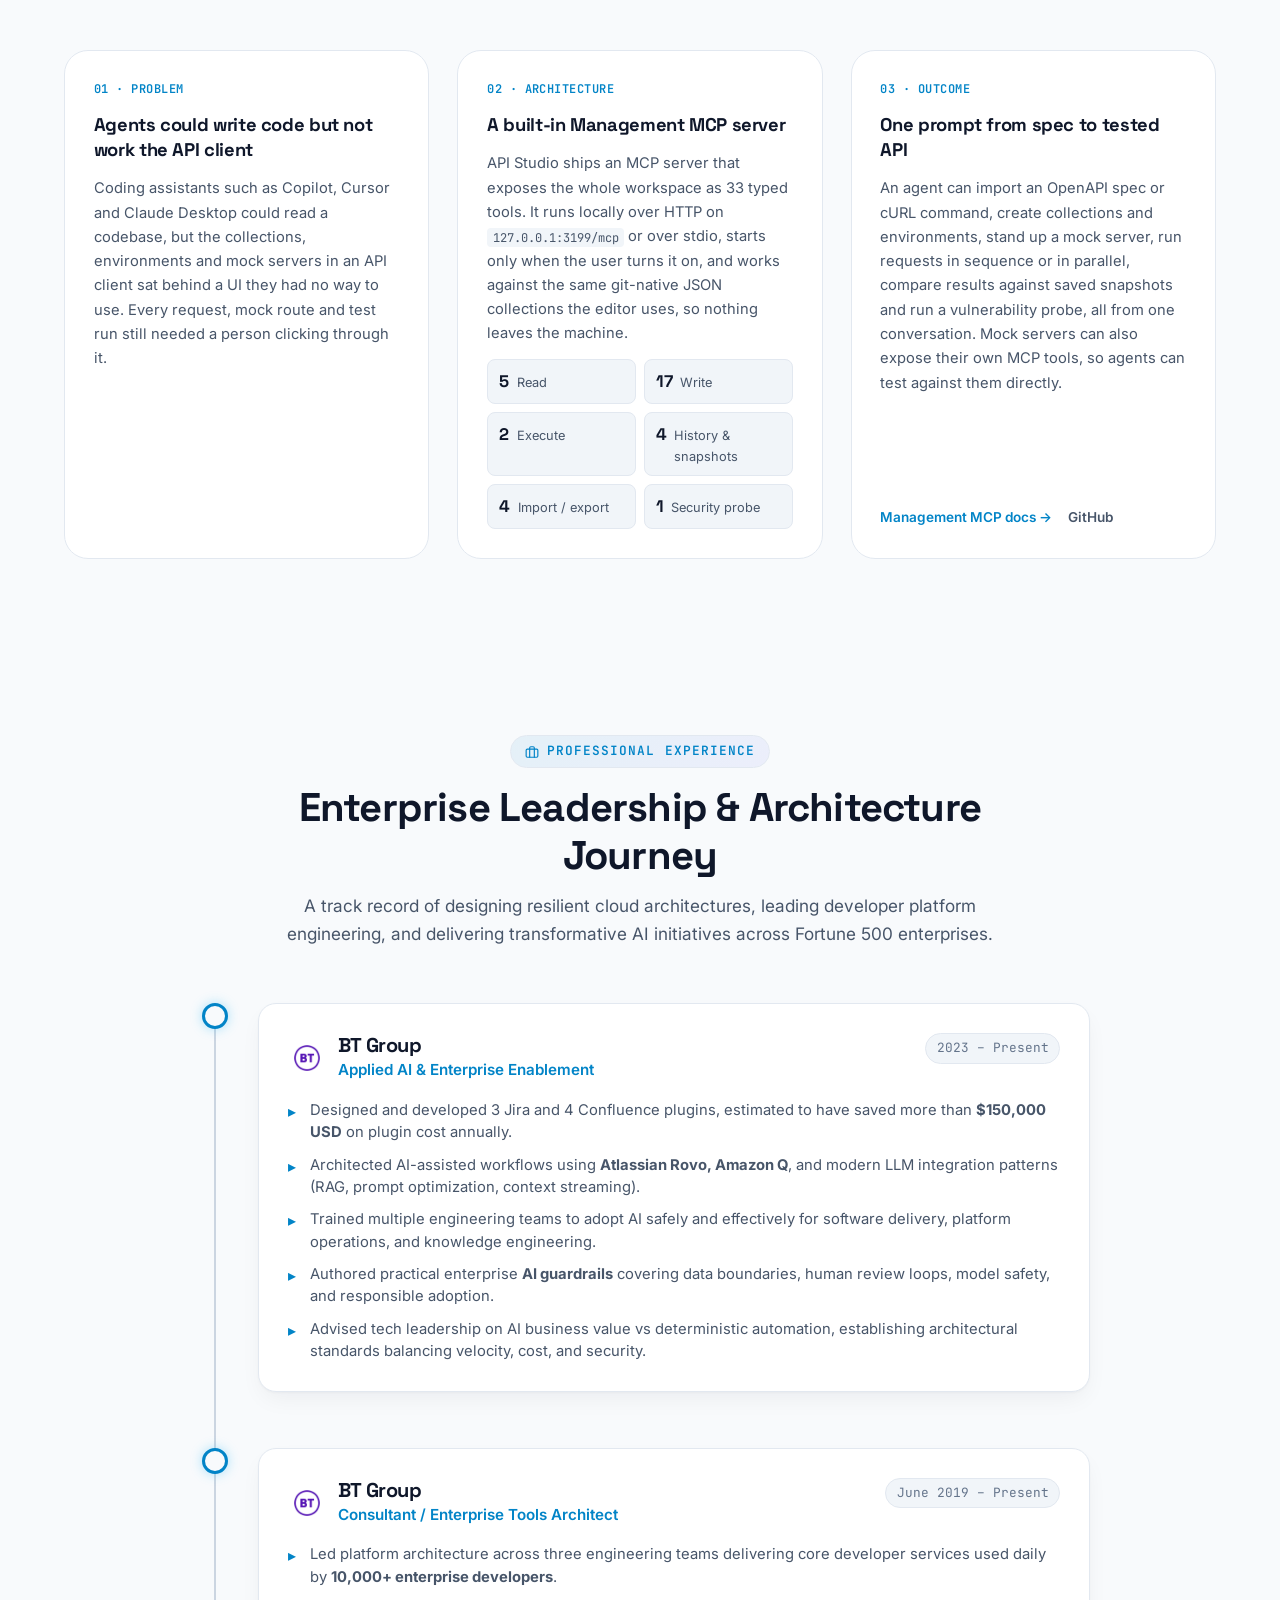
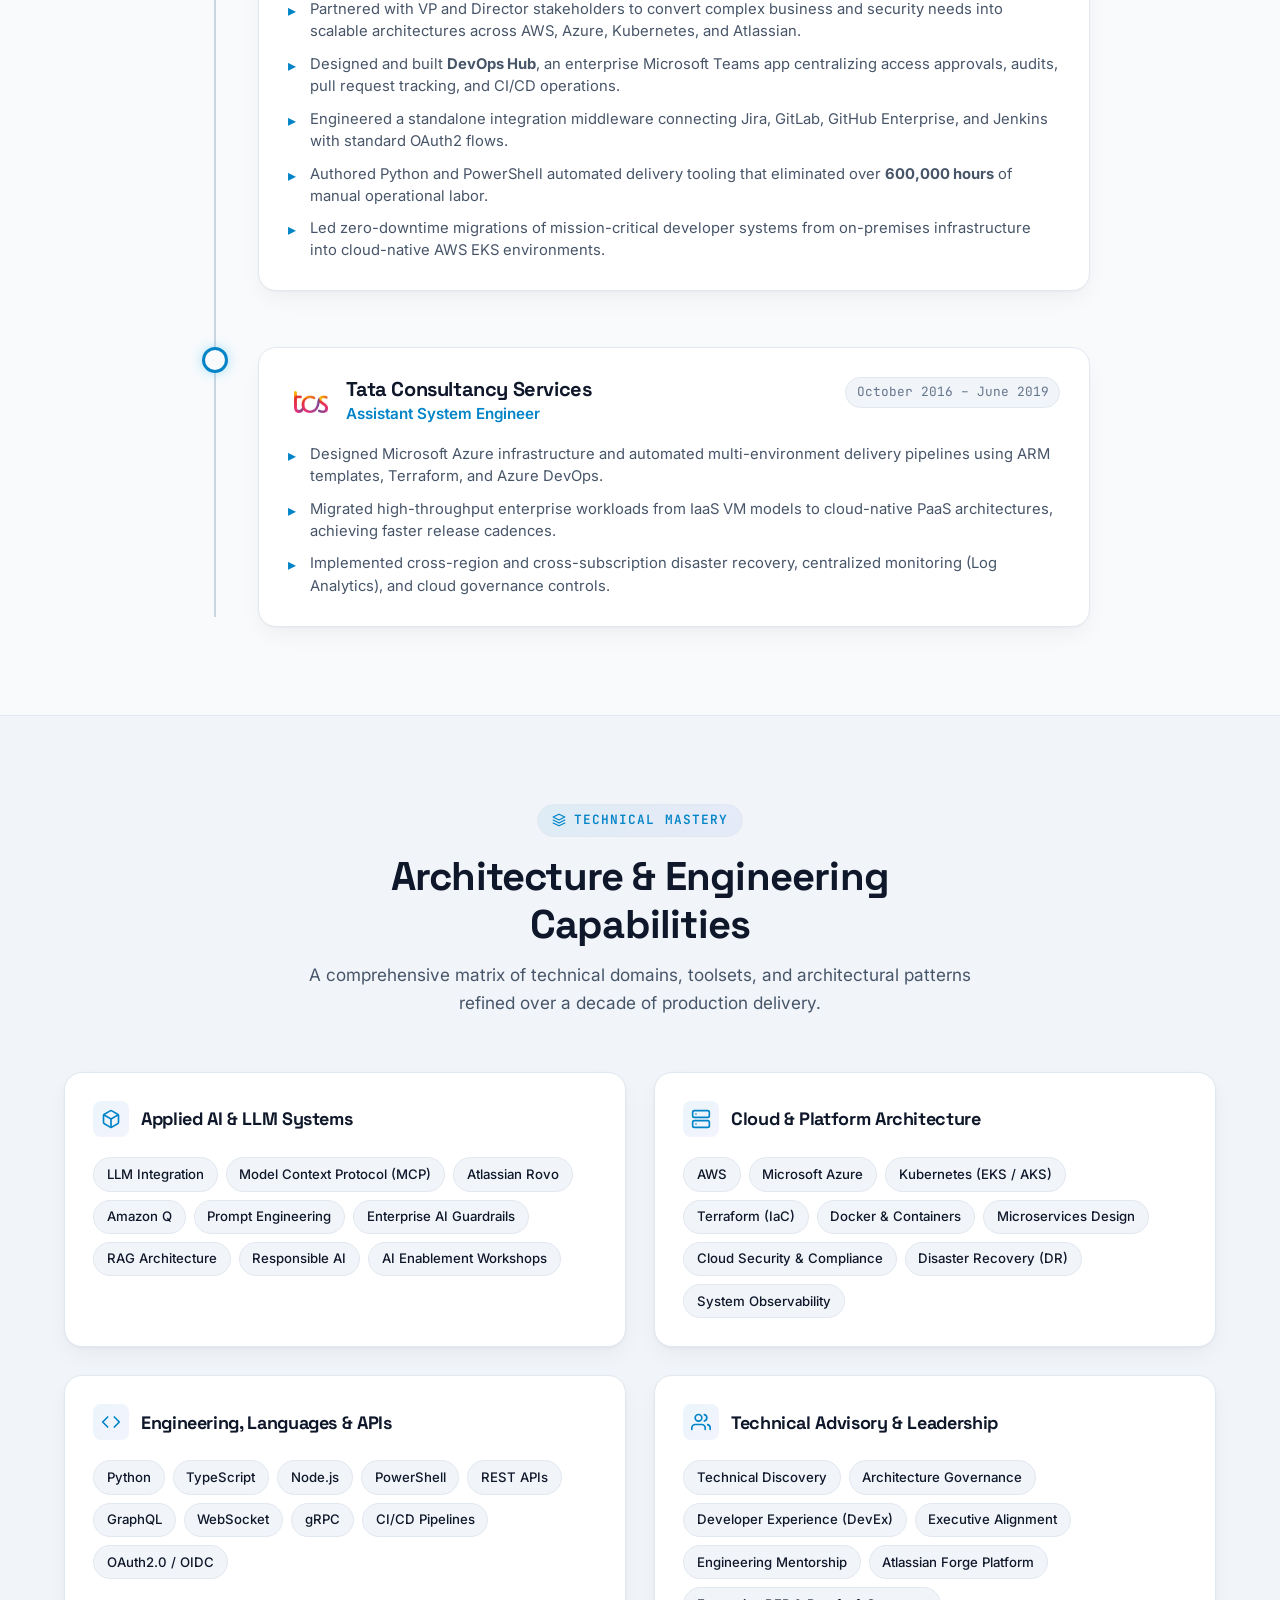
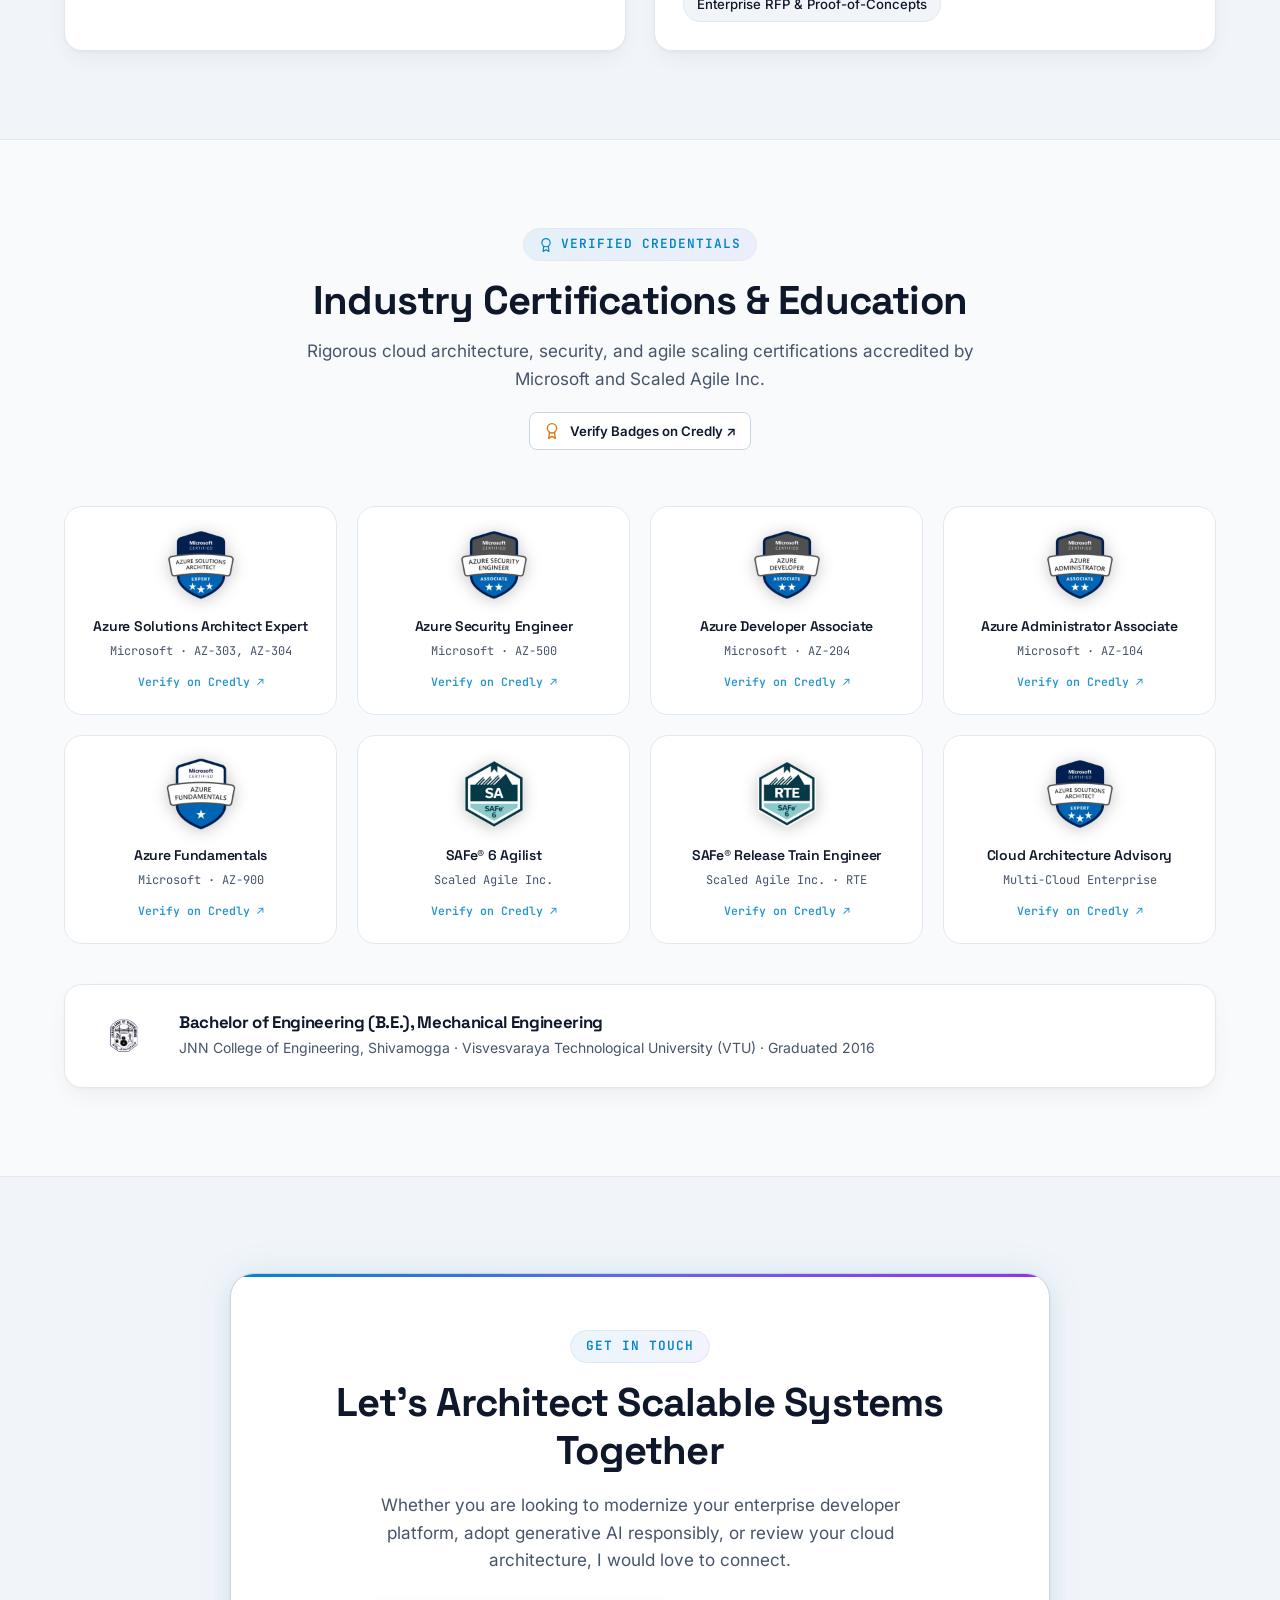
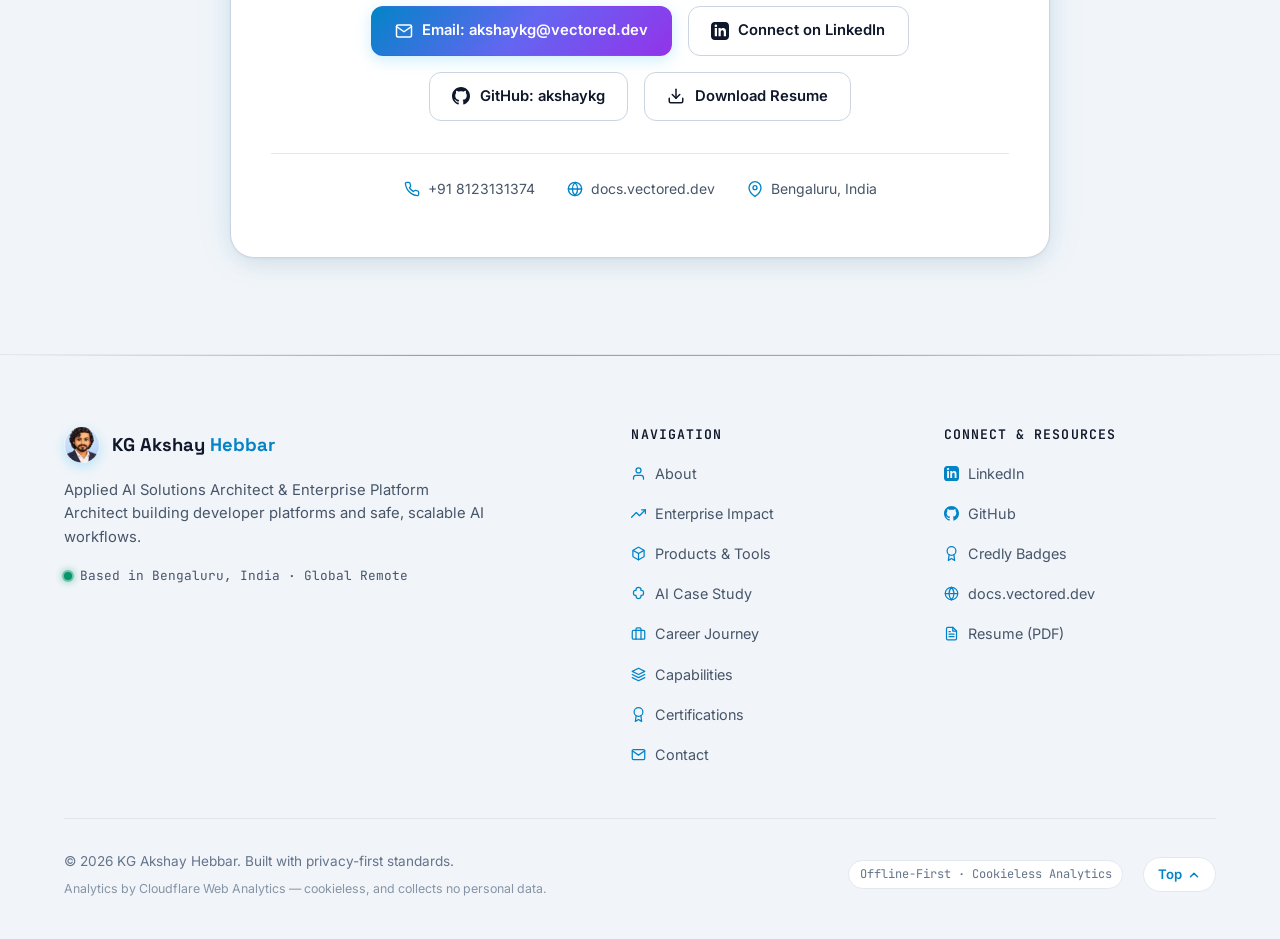
==== commit 13d4f888: "content: add an Applied AI case study on API Studio's Management MCP server MCP and LLM work only ap" ====
--- a/index.html
+++ b/index.html
@@ -532,6 +532,64 @@
       </div>
     </section>
 
+    <!-- Applied AI Case Study Section -->
+    <section class="case-study-section" id="ai-case-study">
+      <div class="container">
+        <div class="section-header reveal">
+          <span class="section-tag">
+            <svg xmlns="http://www.w3.org/2000/svg" viewBox="0 0 24 24" fill="none" stroke="currentColor" stroke-width="2" stroke-linecap="round" stroke-linejoin="round">
+              <path d="M12 2a4 4 0 0 1 4 4v1h1a3 3 0 0 1 3 3v2a3 3 0 0 1-3 3h-1v1a4 4 0 0 1-8 0v-1H7a3 3 0 0 1-3-3v-2a3 3 0 0 1 3-3h1V6a4 4 0 0 1 4-4z"></path>
+              <circle cx="9.5" cy="11" r="1"></circle>
+              <circle cx="14.5" cy="11" r="1"></circle>
+            </svg>
+            Applied AI Case Study
+          </span>
+          <h2>Letting AI Agents Drive API Studio over MCP</h2>
+          <p class="section-desc">
+            How I turned API Studio into a tool surface any MCP client can operate, so an agent can build, run and test an API workspace from plain-language instructions.
+          </p>
+        </div>
+
+        <div class="case-study-grid">
+          <article class="case-study-card reveal">
+            <span class="case-study-step">01 · Problem</span>
+            <h3>Agents could write code but not work the API client</h3>
+            <p>
+              Coding assistants such as Copilot, Cursor and Claude Desktop could read a codebase, but the collections, environments and mock servers in an API client sat behind a UI they had no way to use. Every request, mock route and test run still needed a person clicking through it.
+            </p>
+          </article>
+
+          <article class="case-study-card reveal delay-1">
+            <span class="case-study-step">02 · Architecture</span>
+            <h3>A built-in Management MCP server</h3>
+            <p>
+              API Studio ships an MCP server that exposes the whole workspace as 33 typed tools. It runs locally over HTTP on <code>127.0.0.1:3199/mcp</code> or over stdio, starts only when the user turns it on, and works against the same git-native JSON collections the editor uses, so nothing leaves the machine.
+            </p>
+            <ul class="case-study-tools" aria-label="Management MCP tool groups">
+              <li><strong>5</strong> Read</li>
+              <li><strong>17</strong> Write</li>
+              <li><strong>2</strong> Execute</li>
+              <li><strong>4</strong> History &amp; snapshots</li>
+              <li><strong>4</strong> Import / export</li>
+              <li><strong>1</strong> Security probe</li>
+            </ul>
+          </article>
+
+          <article class="case-study-card reveal delay-2">
+            <span class="case-study-step">03 · Outcome</span>
+            <h3>One prompt from spec to tested API</h3>
+            <p>
+              An agent can import an OpenAPI spec or cURL command, create collections and environments, stand up a mock server, run requests in sequence or in parallel, compare results against saved snapshots and run a vulnerability probe, all from one conversation. Mock servers can also expose their own MCP tools, so agents can test against them directly.
+            </p>
+            <div class="case-study-links">
+              <a href="https://docs.vectored.dev/apistudio/docs/management-mcp.html" target="_blank" rel="noopener" class="action-link">Management MCP docs &rarr;</a>
+              <a href="https://github.com/openAPI-Studio" target="_blank" rel="noopener" class="action-link action-link-secondary">GitHub</a>
+            </div>
+          </article>
+        </div>
+      </div>
+    </section>
+
     <!-- Professional Career Experience Section -->
     <section class="experience-section" id="experience">
       <div class="container">
@@ -947,6 +1005,7 @@
               <li><a href="#about"><svg xmlns="http://www.w3.org/2000/svg" viewBox="0 0 24 24" fill="none" stroke="currentColor" stroke-width="2" stroke-linecap="round" stroke-linejoin="round" aria-hidden="true"><path d="M20 21v-2a4 4 0 0 0-4-4H8a4 4 0 0 0-4 4v2"></path><circle cx="12" cy="7" r="4"></circle></svg><span>About</span></a></li>
               <li><a href="#impact"><svg xmlns="http://www.w3.org/2000/svg" viewBox="0 0 24 24" fill="none" stroke="currentColor" stroke-width="2" stroke-linecap="round" stroke-linejoin="round" aria-hidden="true"><polyline points="23 6 13.5 15.5 8.5 10.5 1 18"></polyline><polyline points="17 6 23 6 23 12"></polyline></svg><span>Enterprise Impact</span></a></li>
               <li><a href="#products"><svg xmlns="http://www.w3.org/2000/svg" viewBox="0 0 24 24" fill="none" stroke="currentColor" stroke-width="2" stroke-linecap="round" stroke-linejoin="round" aria-hidden="true"><path d="M21 16V8a2 2 0 0 0-1-1.73l-7-4a2 2 0 0 0-2 0l-7 4A2 2 0 0 0 3 8v8a2 2 0 0 0 1 1.73l7 4a2 2 0 0 0 2 0l7-4A2 2 0 0 0 21 16z"></path><polyline points="3.27 6.96 12 12.01 20.73 6.96"></polyline><line x1="12" y1="22.08" x2="12" y2="12"></line></svg><span>Products &amp; Tools</span></a></li>
+              <li><a href="#ai-case-study"><svg xmlns="http://www.w3.org/2000/svg" viewBox="0 0 24 24" fill="none" stroke="currentColor" stroke-width="2" stroke-linecap="round" stroke-linejoin="round" aria-hidden="true"><path d="M12 2a4 4 0 0 1 4 4v1h1a3 3 0 0 1 3 3v2a3 3 0 0 1-3 3h-1v1a4 4 0 0 1-8 0v-1H7a3 3 0 0 1-3-3v-2a3 3 0 0 1 3-3h1V6a4 4 0 0 1 4-4z"></path></svg><span>AI Case Study</span></a></li>
               <li><a href="#experience"><svg xmlns="http://www.w3.org/2000/svg" viewBox="0 0 24 24" fill="none" stroke="currentColor" stroke-width="2" stroke-linecap="round" stroke-linejoin="round" aria-hidden="true"><rect x="2" y="7" width="20" height="14" rx="2" ry="2"></rect><path d="M16 21V5a2 2 0 0 0-2-2h-4a2 2 0 0 0-2 2v16"></path></svg><span>Career Journey</span></a></li>
               <li><a href="#capabilities"><svg xmlns="http://www.w3.org/2000/svg" viewBox="0 0 24 24" fill="none" stroke="currentColor" stroke-width="2" stroke-linecap="round" stroke-linejoin="round" aria-hidden="true"><polygon points="12 2 2 7 12 12 22 7 12 2"></polygon><polyline points="2 17 12 22 22 17"></polyline><polyline points="2 12 12 17 22 12"></polyline></svg><span>Capabilities</span></a></li>
               <li><a href="#certifications"><svg xmlns="http://www.w3.org/2000/svg" viewBox="0 0 24 24" fill="none" stroke="currentColor" stroke-width="2" stroke-linecap="round" stroke-linejoin="round" aria-hidden="true"><circle cx="12" cy="8" r="7"></circle><polyline points="8.21 13.89 7 23 12 20 17 23 15.79 13.88"></polyline></svg><span>Certifications</span></a></li>
--- a/styles.css
+++ b/styles.css
@@ -1196,6 +1196,100 @@
   height: 14px;
 }
 
+/* --- Applied AI Case Study --- */
+.case-study-grid {
+  display: grid;
+  grid-template-columns: repeat(3, 1fr);
+  gap: 1.75rem;
+}
+
+.case-study-card {
+  background: var(--bg-surface);
+  border: 1px solid var(--border-subtle);
+  border-radius: var(--radius-xl);
+  padding: 1.8rem;
+  display: flex;
+  flex-direction: column;
+  gap: 0.85rem;
+  transition: all var(--transition-normal);
+}
+
+.case-study-card:hover {
+  border-color: var(--accent-cyan);
+  box-shadow: var(--card-shadow);
+  transform: translateY(-3px);
+}
+
+.case-study-step {
+  font-family: var(--font-mono);
+  font-size: 0.75rem;
+  font-weight: 600;
+  letter-spacing: 0.04em;
+  text-transform: uppercase;
+  color: var(--accent-cyan);
+}
+
+.case-study-card h3 {
+  font-size: 1.15rem;
+  font-weight: 700;
+  line-height: 1.35;
+}
+
+.case-study-card p {
+  color: var(--text-muted);
+  font-size: 0.92rem;
+  line-height: 1.65;
+}
+
+.case-study-card code {
+  font-family: var(--font-mono);
+  font-size: 0.82em;
+  padding: 0.1rem 0.35rem;
+  border-radius: 4px;
+  background: var(--bg-surface-elevated);
+  overflow-wrap: anywhere;
+}
+
+.case-study-tools {
+  list-style: none;
+  display: grid;
+  grid-template-columns: repeat(2, 1fr);
+  gap: 0.5rem;
+  margin-top: auto;
+  padding: 0;
+}
+
+.case-study-tools li {
+  display: flex;
+  align-items: baseline;
+  gap: 0.45rem;
+  padding: 0.5rem 0.7rem;
+  border-radius: var(--radius-sm);
+  background: var(--bg-surface-elevated);
+  border: 1px solid var(--border-subtle);
+  font-size: 0.8rem;
+  color: var(--text-muted);
+}
+
+.case-study-tools strong {
+  font-family: var(--font-display);
+  font-size: 1.05rem;
+  color: var(--text-main);
+}
+
+.case-study-links {
+  display: flex;
+  flex-wrap: wrap;
+  gap: 1rem;
+  margin-top: auto;
+}
+
+@media (max-width: 1024px) {
+  .case-study-grid {
+    grid-template-columns: 1fr;
+  }
+}
+
 /* --- Career & Professional Experience Section --- */
 .experience-section {
   padding: 5.5rem 0;
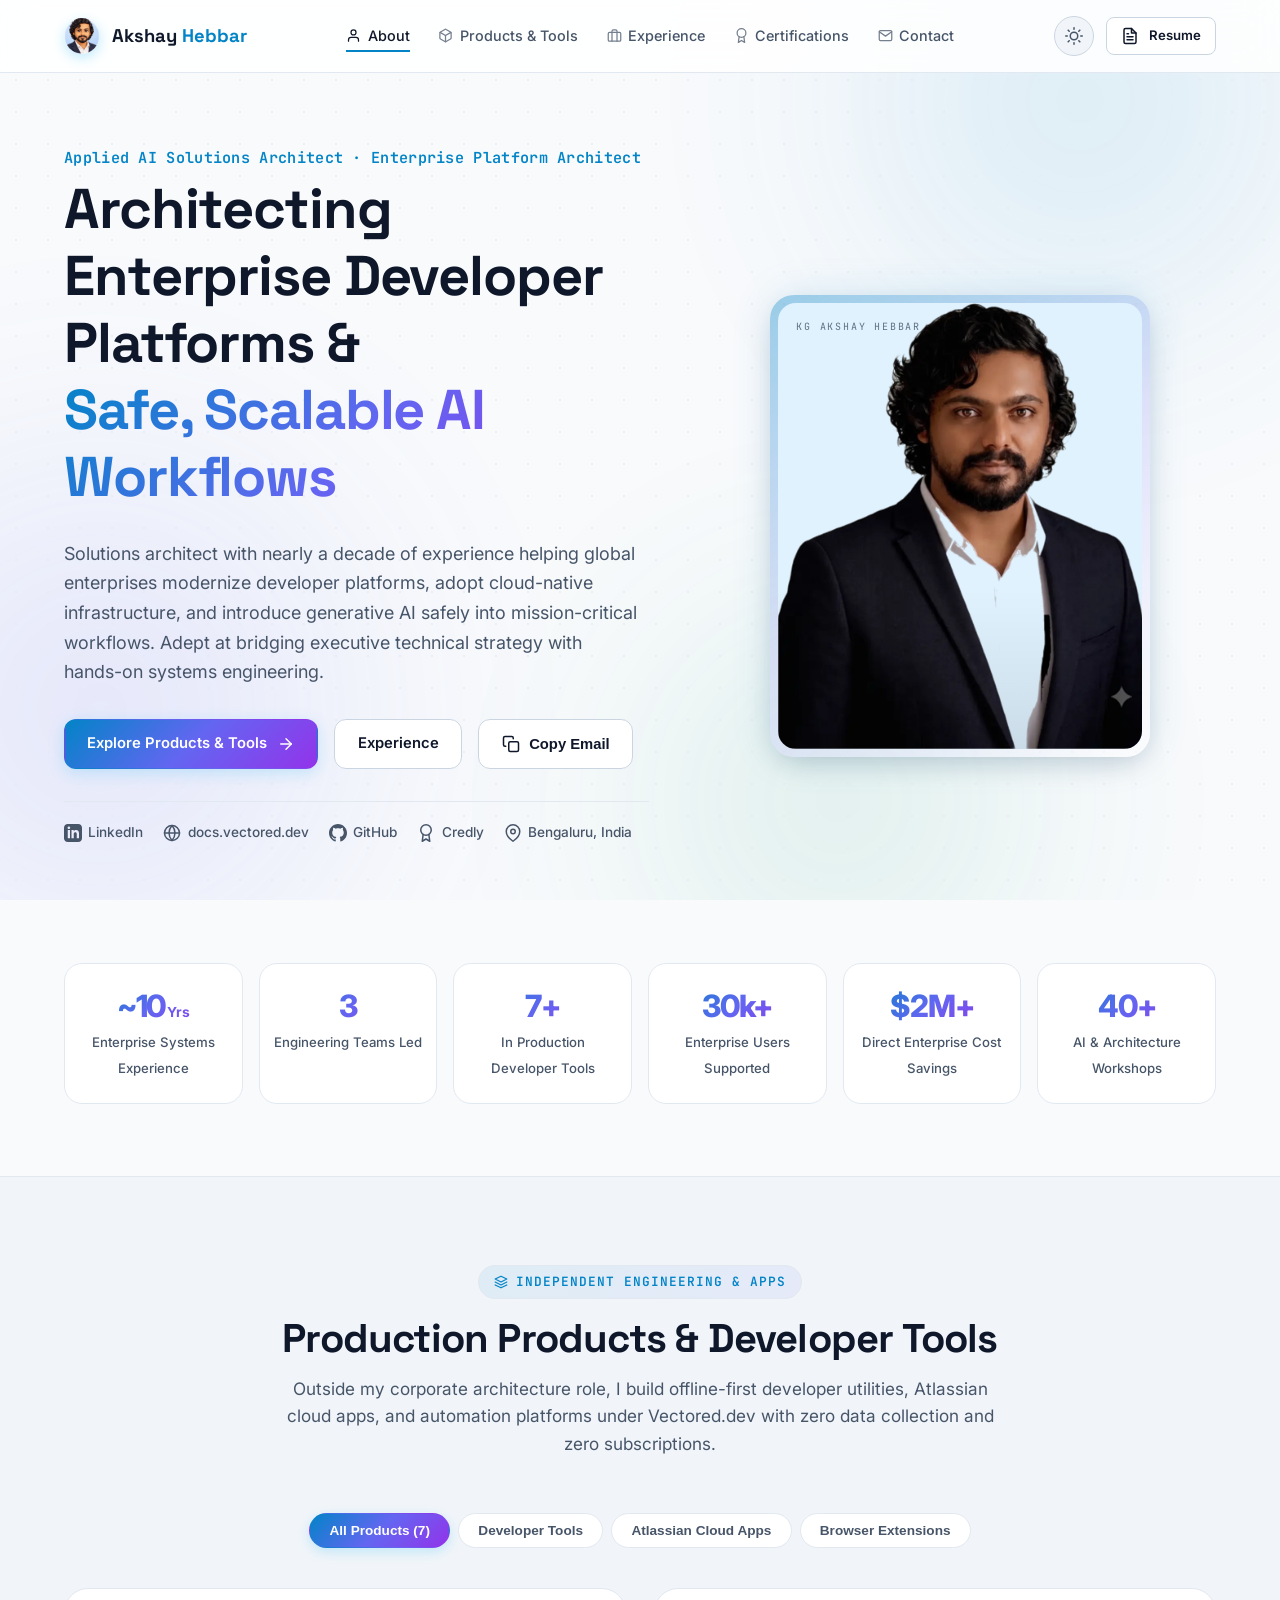
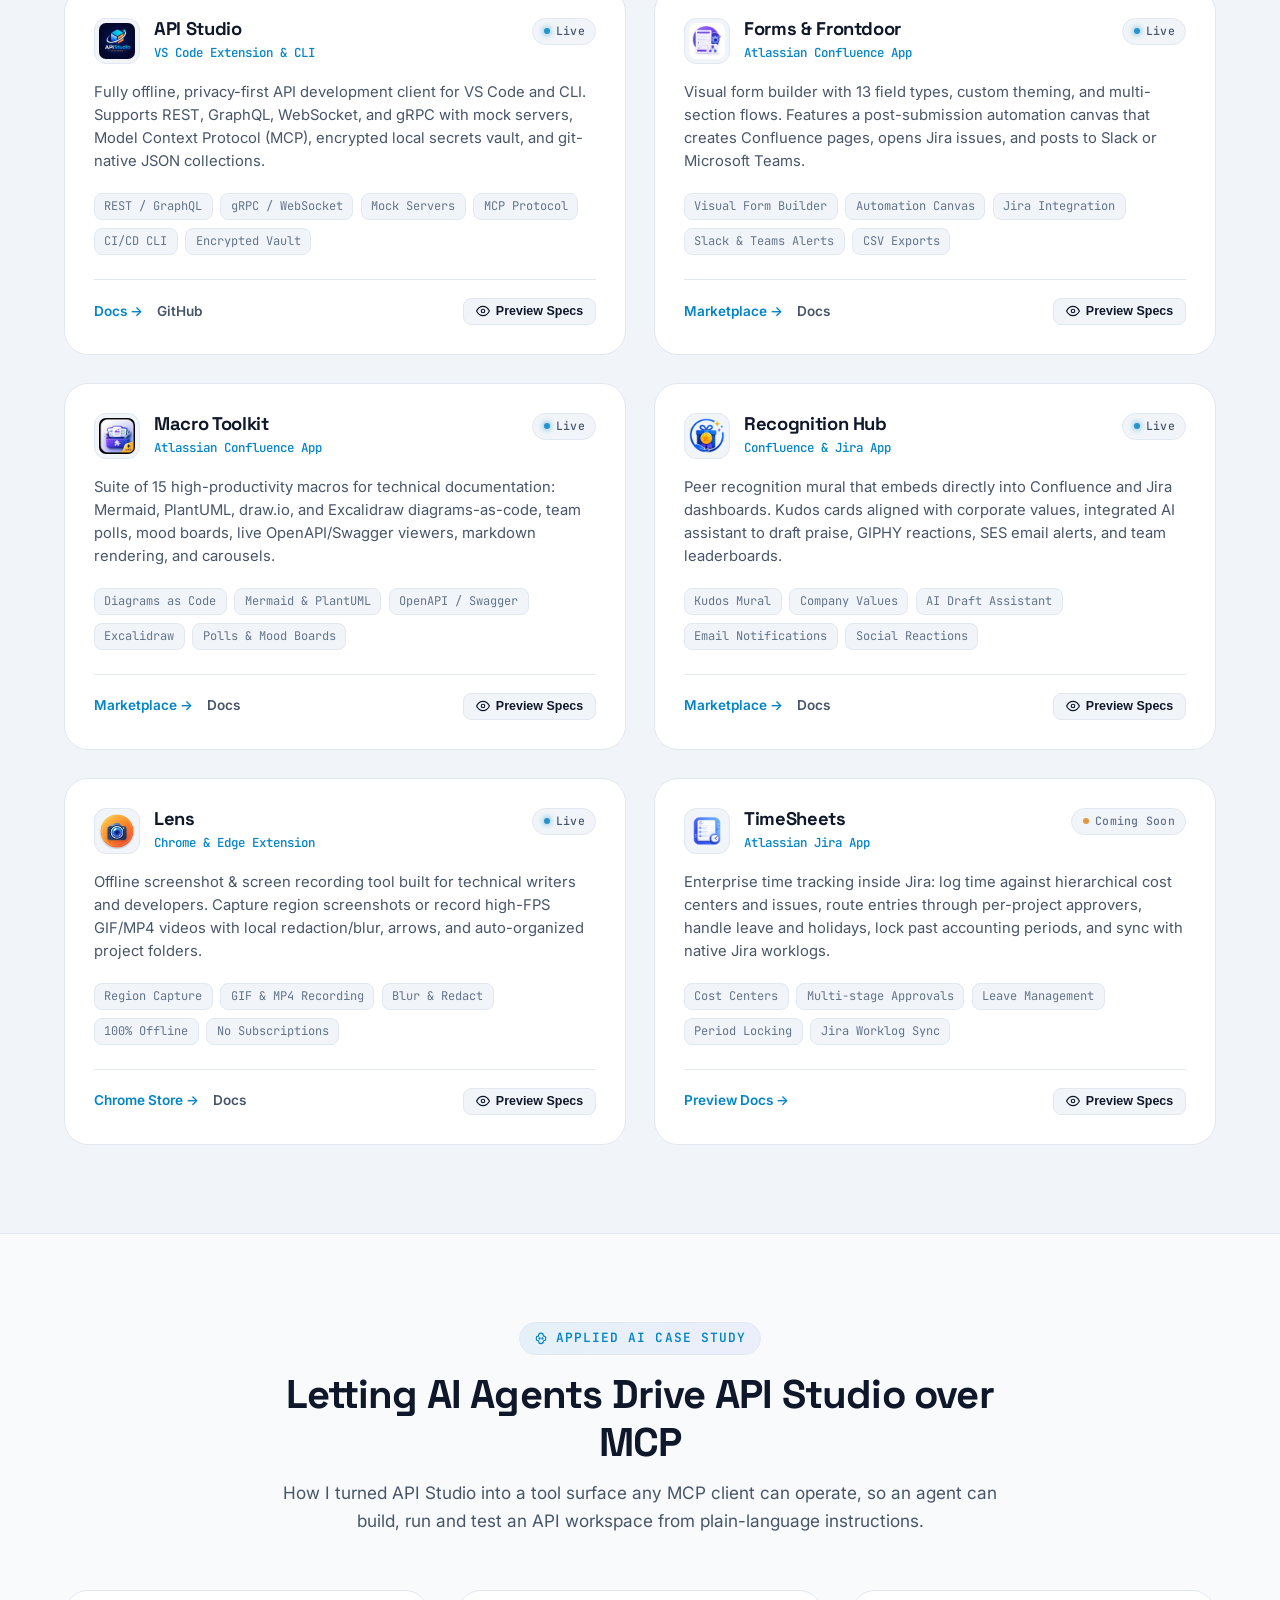
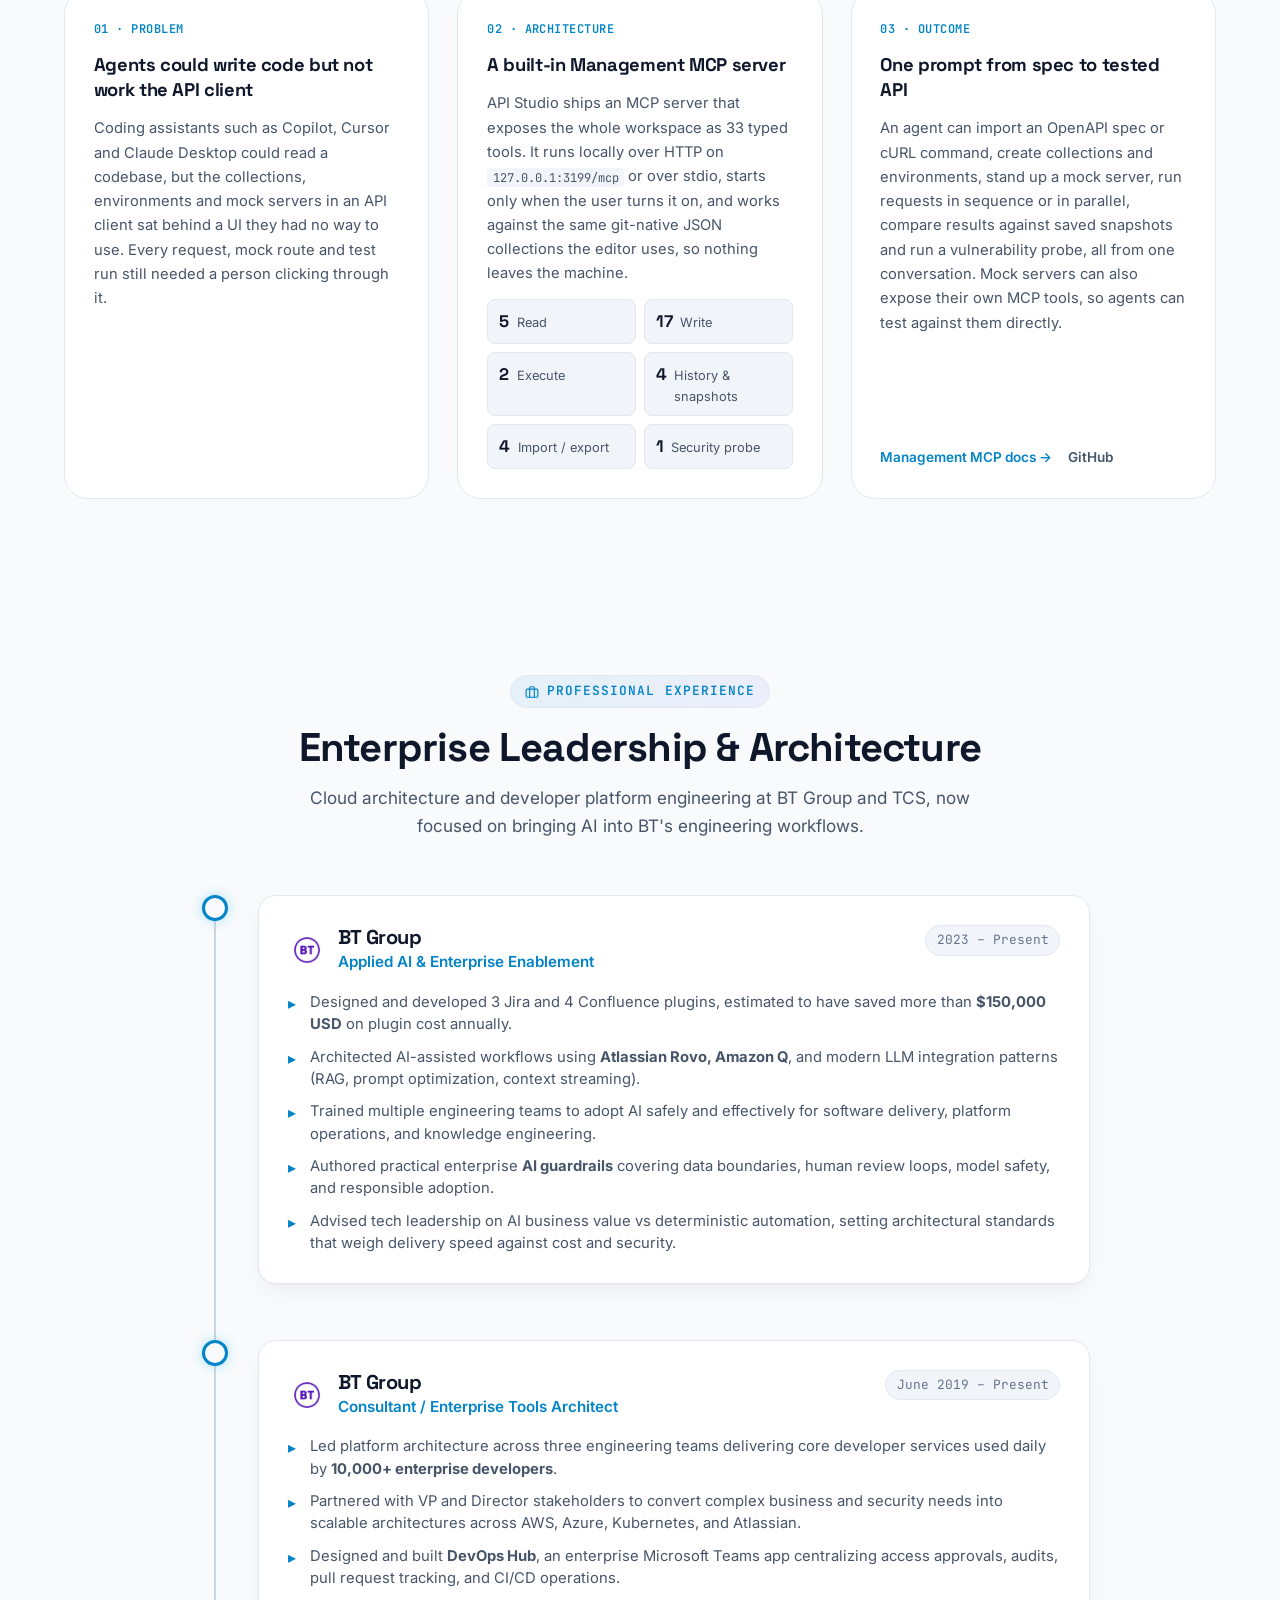
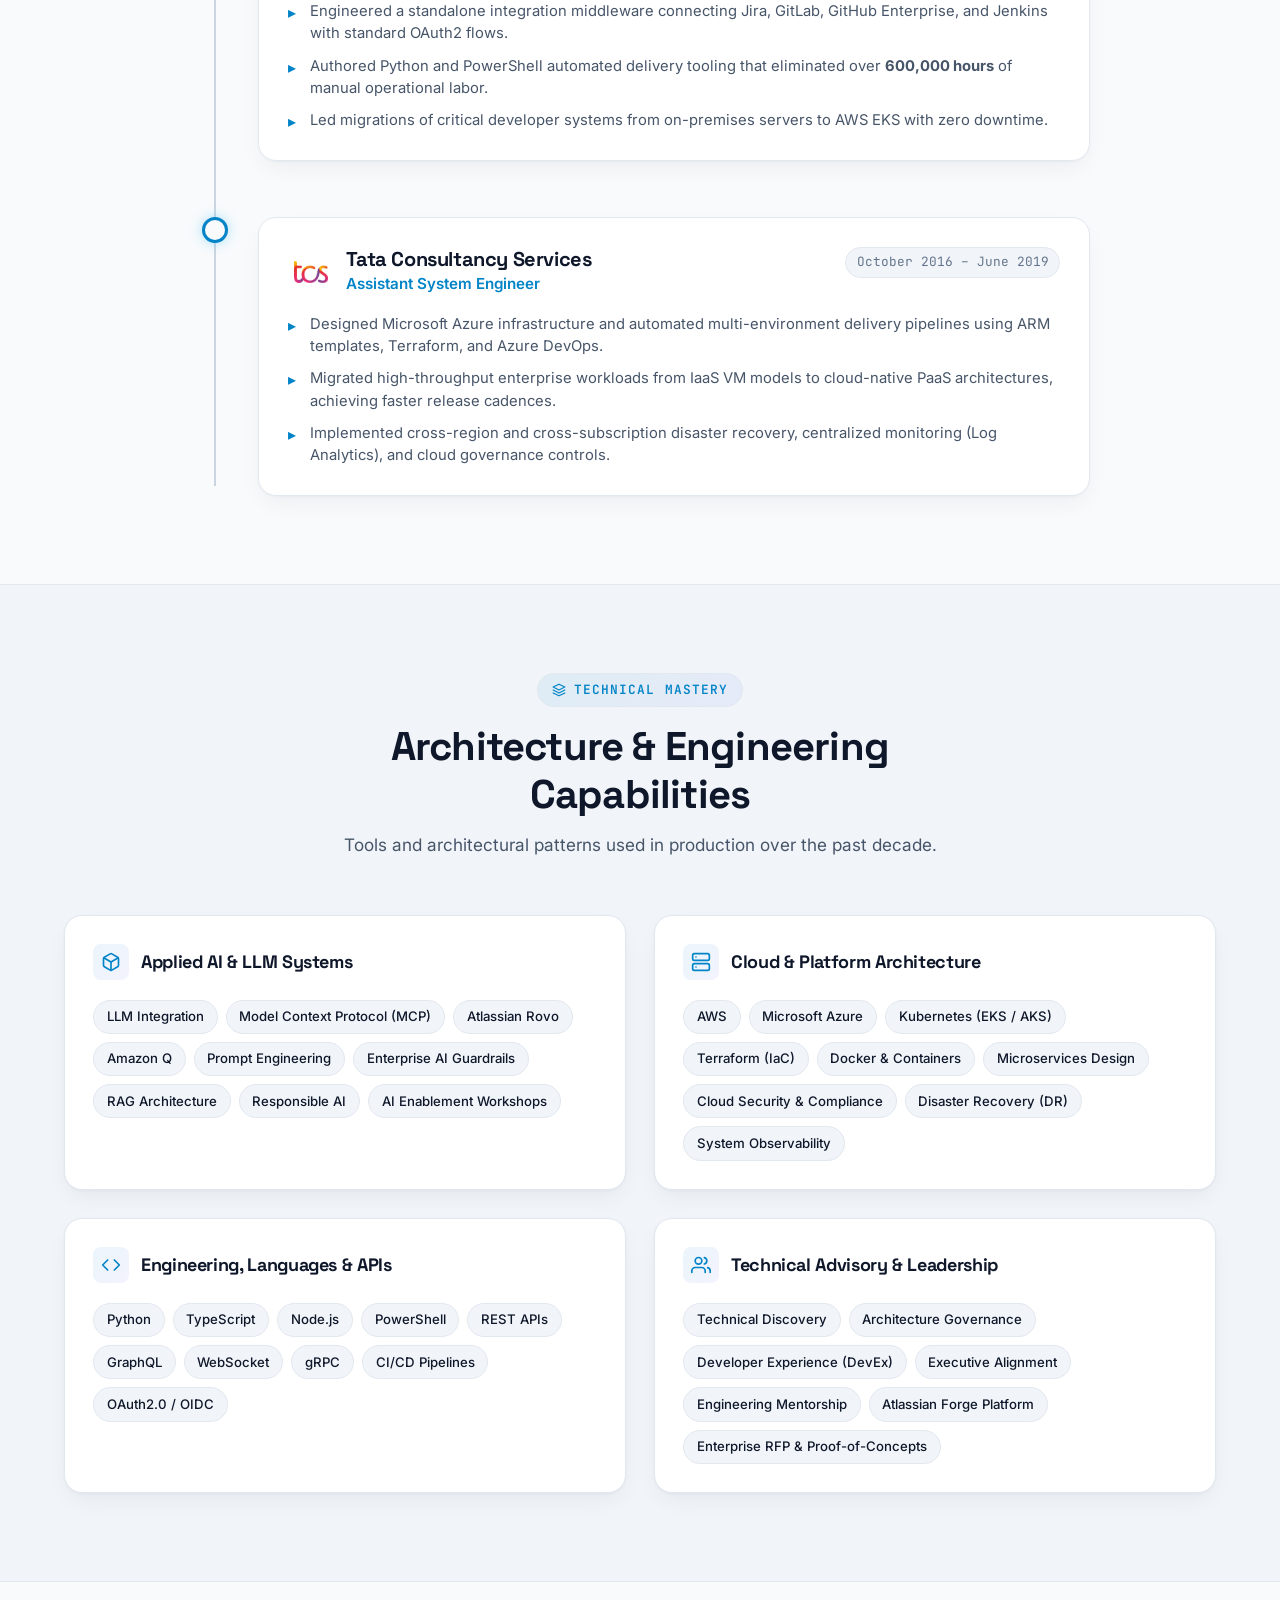
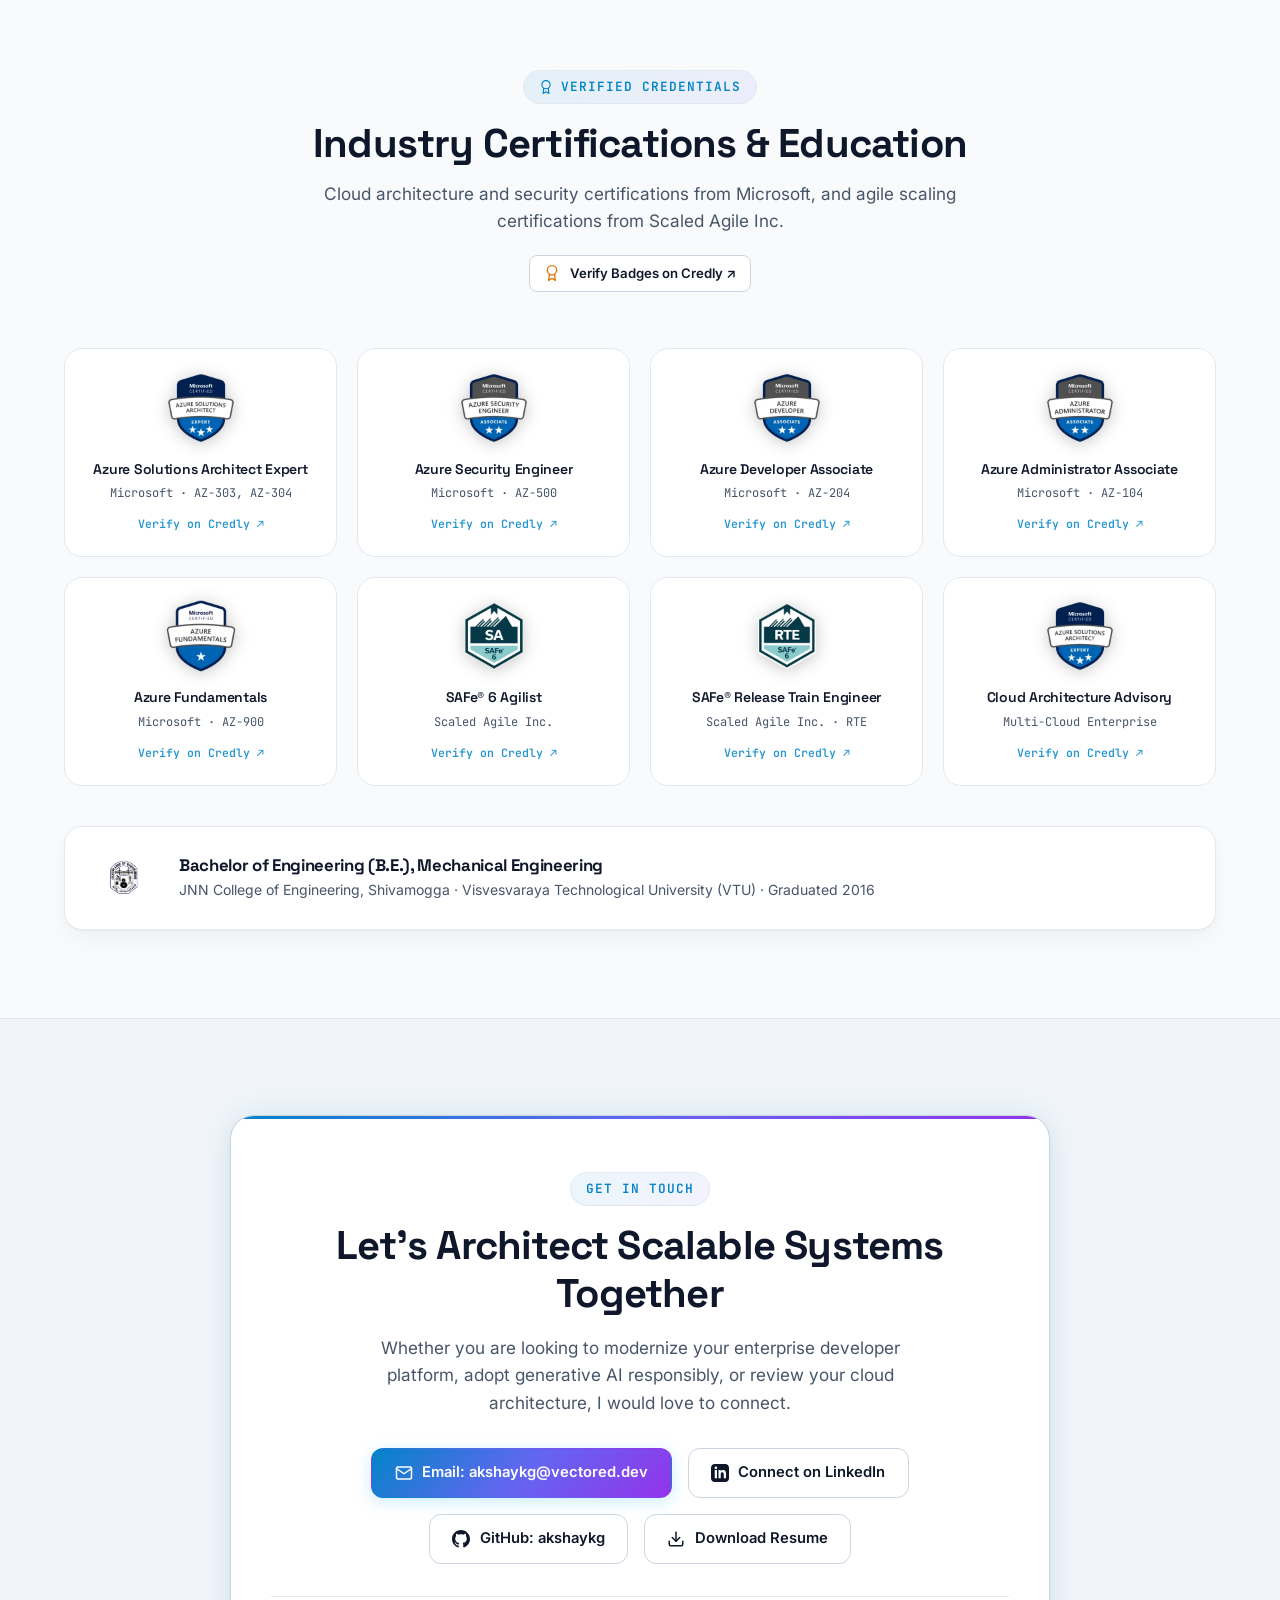
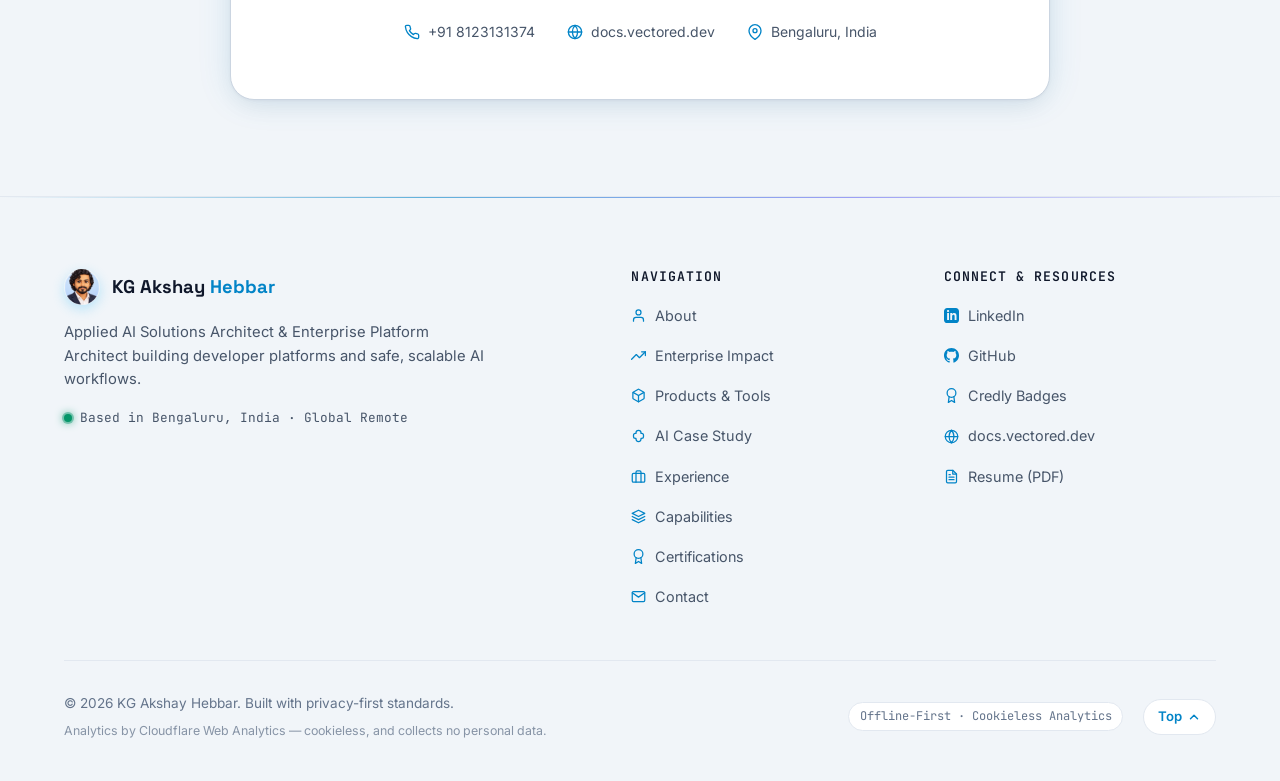
==== commit d7c889c7: "copy: tighten AI-sounding phrasing flagged by SlopMonster Drop 'Journey' headings, 'transformative' " ====
--- a/index.html
+++ b/index.html
@@ -16,8 +16,57 @@
   <meta property="og:image" content="https://akshaykg.github.io/Portfolio/assets/images/og-image.png">
   <meta name="twitter:card" content="summary_large_image">
   <meta name="twitter:image" content="https://akshaykg.github.io/Portfolio/assets/images/og-image.png">
+  <meta name="twitter:title" content="KG Akshay Hebbar — Applied AI &amp; Enterprise Platform Architect">
+  <meta name="twitter:description" content="Modernizing enterprise developer platforms, cloud-native infrastructure, and integrating safe AI into business workflows.">
 
   <title>KG Akshay Hebbar — Applied AI &amp; Enterprise Platform Architect</title>
+
+  <!-- Structured data: lets search engines tie this page, LinkedIn, GitHub and
+       Credly to one person when someone searches the name. Keep in sync with
+       the Experience and Certifications sections. -->
+  <script type="application/ld+json">
+  {
+    "@context": "https://schema.org",
+    "@type": "ProfilePage",
+    "url": "https://akshaykg.github.io/Portfolio/",
+    "name": "KG Akshay Hebbar — Applied AI & Enterprise Platform Architect",
+    "mainEntity": {
+      "@type": "Person",
+      "@id": "https://akshaykg.github.io/Portfolio/#person",
+      "name": "KG Akshay Hebbar",
+      "alternateName": "Akshay KG",
+      "jobTitle": "Applied AI Solutions Architect",
+      "description": "Solutions architect with nearly a decade of experience modernizing enterprise developer platforms, cloud-native infrastructure, and introducing generative AI safely into mission-critical workflows.",
+      "url": "https://akshaykg.github.io/Portfolio/",
+      "image": "https://akshaykg.github.io/Portfolio/assets/images/avatar.png",
+      "email": "mailto:akshaykg@vectored.dev",
+      "worksFor": { "@type": "Organization", "name": "BT Group", "url": "https://www.bt.com/" },
+      "address": { "@type": "PostalAddress", "addressLocality": "Bengaluru", "addressRegion": "Karnataka", "addressCountry": "IN" },
+      "alumniOf": {
+        "@type": "CollegeOrUniversity",
+        "name": "JNN College of Engineering, Shivamogga"
+      },
+      "knowsAbout": [
+        "Applied AI", "Large Language Models", "Solutions Architecture", "Enterprise Developer Platforms",
+        "Cloud Architecture", "Microsoft Azure", "AWS", "Kubernetes", "Atlassian Forge", "Developer Tools"
+      ],
+      "hasCredential": [
+        { "@type": "EducationalOccupationalCredential", "name": "Microsoft Certified: Azure Solutions Architect Expert", "credentialCategory": "certification" },
+        { "@type": "EducationalOccupationalCredential", "name": "Microsoft Certified: Azure Security Engineer Associate", "credentialCategory": "certification" },
+        { "@type": "EducationalOccupationalCredential", "name": "Microsoft Certified: Azure Developer Associate", "credentialCategory": "certification" },
+        { "@type": "EducationalOccupationalCredential", "name": "Microsoft Certified: Azure Administrator Associate", "credentialCategory": "certification" },
+        { "@type": "EducationalOccupationalCredential", "name": "SAFe 6 Agilist", "credentialCategory": "certification" },
+        { "@type": "EducationalOccupationalCredential", "name": "SAFe Release Train Engineer", "credentialCategory": "certification" }
+      ],
+      "sameAs": [
+        "https://www.linkedin.com/in/kgakshayhebbar",
+        "https://github.com/akshaykg",
+        "https://www.credly.com/users/akshay-kg",
+        "https://docs.vectored.dev"
+      ]
+    }
+  }
+  </script>
 
   <!-- Favicon / Icon -->
   <link rel="icon" type="image/png" sizes="32x32" href="assets/images/favicon-32.png">
@@ -176,7 +225,7 @@
             </a>
 
             <a href="#experience" class="btn btn-secondary">
-              <span>Career Journey</span>
+              <span>Experience</span>
             </a>
 
             <button type="button" class="btn btn-secondary" id="copyEmailBtn" data-email="akshaykg@vectored.dev">
@@ -601,9 +650,9 @@
             </svg>
             Professional Experience
           </span>
-          <h2>Enterprise Leadership &amp; Architecture Journey</h2>
+          <h2>Enterprise Leadership &amp; Architecture</h2>
           <p class="section-desc">
-            A track record of designing resilient cloud architectures, leading developer platform engineering, and delivering transformative AI initiatives across Fortune 500 enterprises.
+            Cloud architecture and developer platform engineering at BT Group and TCS, now focused on bringing AI into BT's engineering workflows.
           </p>
         </div>
 
@@ -627,7 +676,7 @@
                 <li>Architected AI-assisted workflows using <strong>Atlassian Rovo, Amazon Q</strong>, and modern LLM integration patterns (RAG, prompt optimization, context streaming).</li>
                 <li>Trained multiple engineering teams to adopt AI safely and effectively for software delivery, platform operations, and knowledge engineering.</li>
                 <li>Authored practical enterprise <strong>AI guardrails</strong> covering data boundaries, human review loops, model safety, and responsible adoption.</li>
-                <li>Advised tech leadership on AI business value vs deterministic automation, establishing architectural standards balancing velocity, cost, and security.</li>
+                <li>Advised tech leadership on AI business value vs deterministic automation, setting architectural standards that weigh delivery speed against cost and security.</li>
               </ul>
             </div>
           </div>
@@ -652,7 +701,7 @@
                 <li>Designed and built <strong>DevOps Hub</strong>, an enterprise Microsoft Teams app centralizing access approvals, audits, pull request tracking, and CI/CD operations.</li>
                 <li>Engineered a standalone integration middleware connecting Jira, GitLab, GitHub Enterprise, and Jenkins with standard OAuth2 flows.</li>
                 <li>Authored Python and PowerShell automated delivery tooling that eliminated over <strong>600,000 hours</strong> of manual operational labor.</li>
-                <li>Led zero-downtime migrations of mission-critical developer systems from on-premises infrastructure into cloud-native AWS EKS environments.</li>
+                <li>Led migrations of critical developer systems from on-premises servers to AWS EKS with zero downtime.</li>
               </ul>
             </div>
           </div>
@@ -696,7 +745,7 @@
           </span>
           <h2>Architecture &amp; Engineering Capabilities</h2>
           <p class="section-desc">
-            A comprehensive matrix of technical domains, toolsets, and architectural patterns refined over a decade of production delivery.
+            Tools and architectural patterns used in production over the past decade.
           </p>
         </div>
 
@@ -817,7 +866,7 @@
           </span>
           <h2>Industry Certifications &amp; Education</h2>
           <p class="section-desc">
-            Rigorous cloud architecture, security, and agile scaling certifications accredited by Microsoft and Scaled Agile Inc.
+            Cloud architecture and security certifications from Microsoft, and agile scaling certifications from Scaled Agile Inc.
           </p>
           <div style="margin-top: 1.25rem;">
             <a href="https://www.credly.com/users/akshay-kg" target="_blank" rel="noopener" class="btn btn-secondary btn-sm" title="View all verified badges on Credly">
@@ -1006,7 +1055,7 @@
               <li><a href="#impact"><svg xmlns="http://www.w3.org/2000/svg" viewBox="0 0 24 24" fill="none" stroke="currentColor" stroke-width="2" stroke-linecap="round" stroke-linejoin="round" aria-hidden="true"><polyline points="23 6 13.5 15.5 8.5 10.5 1 18"></polyline><polyline points="17 6 23 6 23 12"></polyline></svg><span>Enterprise Impact</span></a></li>
               <li><a href="#products"><svg xmlns="http://www.w3.org/2000/svg" viewBox="0 0 24 24" fill="none" stroke="currentColor" stroke-width="2" stroke-linecap="round" stroke-linejoin="round" aria-hidden="true"><path d="M21 16V8a2 2 0 0 0-1-1.73l-7-4a2 2 0 0 0-2 0l-7 4A2 2 0 0 0 3 8v8a2 2 0 0 0 1 1.73l7 4a2 2 0 0 0 2 0l7-4A2 2 0 0 0 21 16z"></path><polyline points="3.27 6.96 12 12.01 20.73 6.96"></polyline><line x1="12" y1="22.08" x2="12" y2="12"></line></svg><span>Products &amp; Tools</span></a></li>
               <li><a href="#ai-case-study"><svg xmlns="http://www.w3.org/2000/svg" viewBox="0 0 24 24" fill="none" stroke="currentColor" stroke-width="2" stroke-linecap="round" stroke-linejoin="round" aria-hidden="true"><path d="M12 2a4 4 0 0 1 4 4v1h1a3 3 0 0 1 3 3v2a3 3 0 0 1-3 3h-1v1a4 4 0 0 1-8 0v-1H7a3 3 0 0 1-3-3v-2a3 3 0 0 1 3-3h1V6a4 4 0 0 1 4-4z"></path></svg><span>AI Case Study</span></a></li>
-              <li><a href="#experience"><svg xmlns="http://www.w3.org/2000/svg" viewBox="0 0 24 24" fill="none" stroke="currentColor" stroke-width="2" stroke-linecap="round" stroke-linejoin="round" aria-hidden="true"><rect x="2" y="7" width="20" height="14" rx="2" ry="2"></rect><path d="M16 21V5a2 2 0 0 0-2-2h-4a2 2 0 0 0-2 2v16"></path></svg><span>Career Journey</span></a></li>
+              <li><a href="#experience"><svg xmlns="http://www.w3.org/2000/svg" viewBox="0 0 24 24" fill="none" stroke="currentColor" stroke-width="2" stroke-linecap="round" stroke-linejoin="round" aria-hidden="true"><rect x="2" y="7" width="20" height="14" rx="2" ry="2"></rect><path d="M16 21V5a2 2 0 0 0-2-2h-4a2 2 0 0 0-2 2v16"></path></svg><span>Experience</span></a></li>
               <li><a href="#capabilities"><svg xmlns="http://www.w3.org/2000/svg" viewBox="0 0 24 24" fill="none" stroke="currentColor" stroke-width="2" stroke-linecap="round" stroke-linejoin="round" aria-hidden="true"><polygon points="12 2 2 7 12 12 22 7 12 2"></polygon><polyline points="2 17 12 22 22 17"></polyline><polyline points="2 12 12 17 22 12"></polyline></svg><span>Capabilities</span></a></li>
               <li><a href="#certifications"><svg xmlns="http://www.w3.org/2000/svg" viewBox="0 0 24 24" fill="none" stroke="currentColor" stroke-width="2" stroke-linecap="round" stroke-linejoin="round" aria-hidden="true"><circle cx="12" cy="8" r="7"></circle><polyline points="8.21 13.89 7 23 12 20 17 23 15.79 13.88"></polyline></svg><span>Certifications</span></a></li>
               <li><a href="#contact"><svg xmlns="http://www.w3.org/2000/svg" viewBox="0 0 24 24" fill="none" stroke="currentColor" stroke-width="2" stroke-linecap="round" stroke-linejoin="round" aria-hidden="true"><path d="M4 4h16c1.1 0 2 .9 2 2v12c0 1.1-.9 2-2 2H4c-1.1 0-2-.9-2-2V6c0-1.1.9-2 2-2z"></path><polyline points="22,6 12,13 2,6"></polyline></svg><span>Contact</span></a></li>
